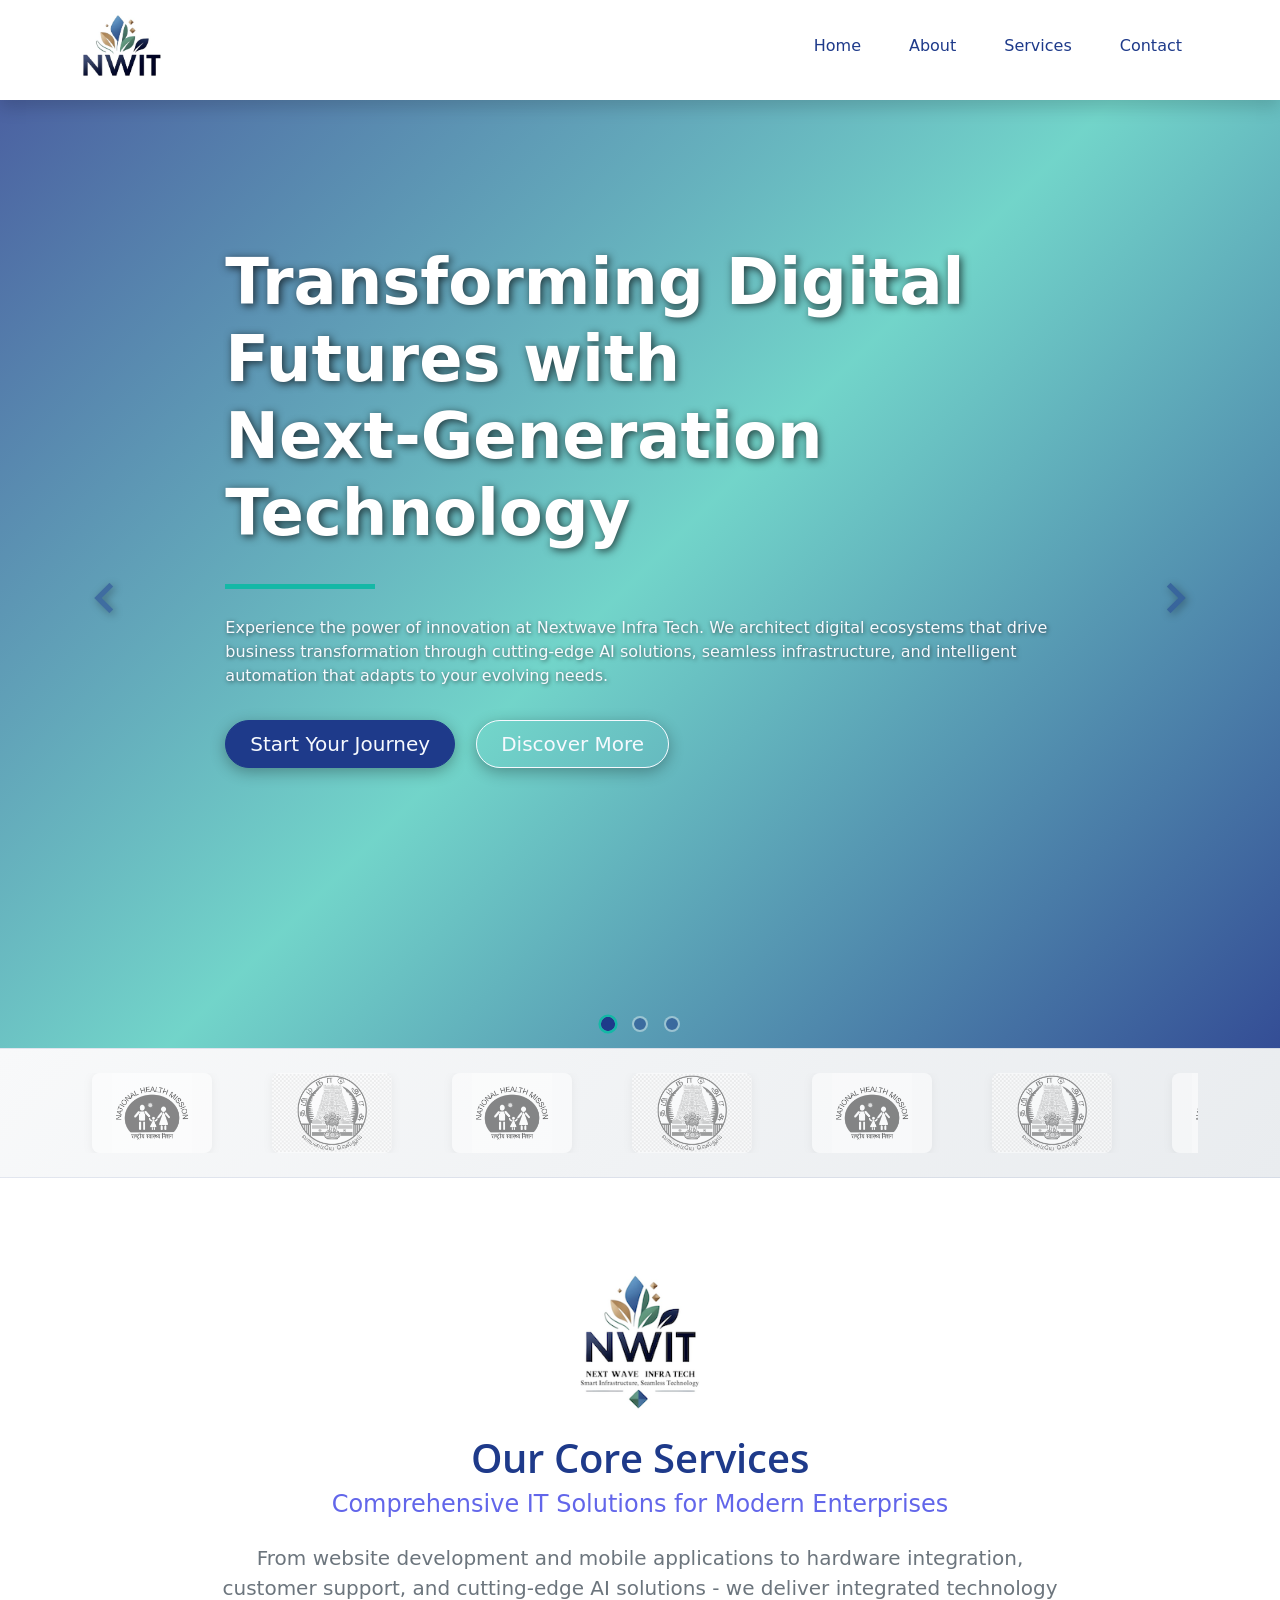
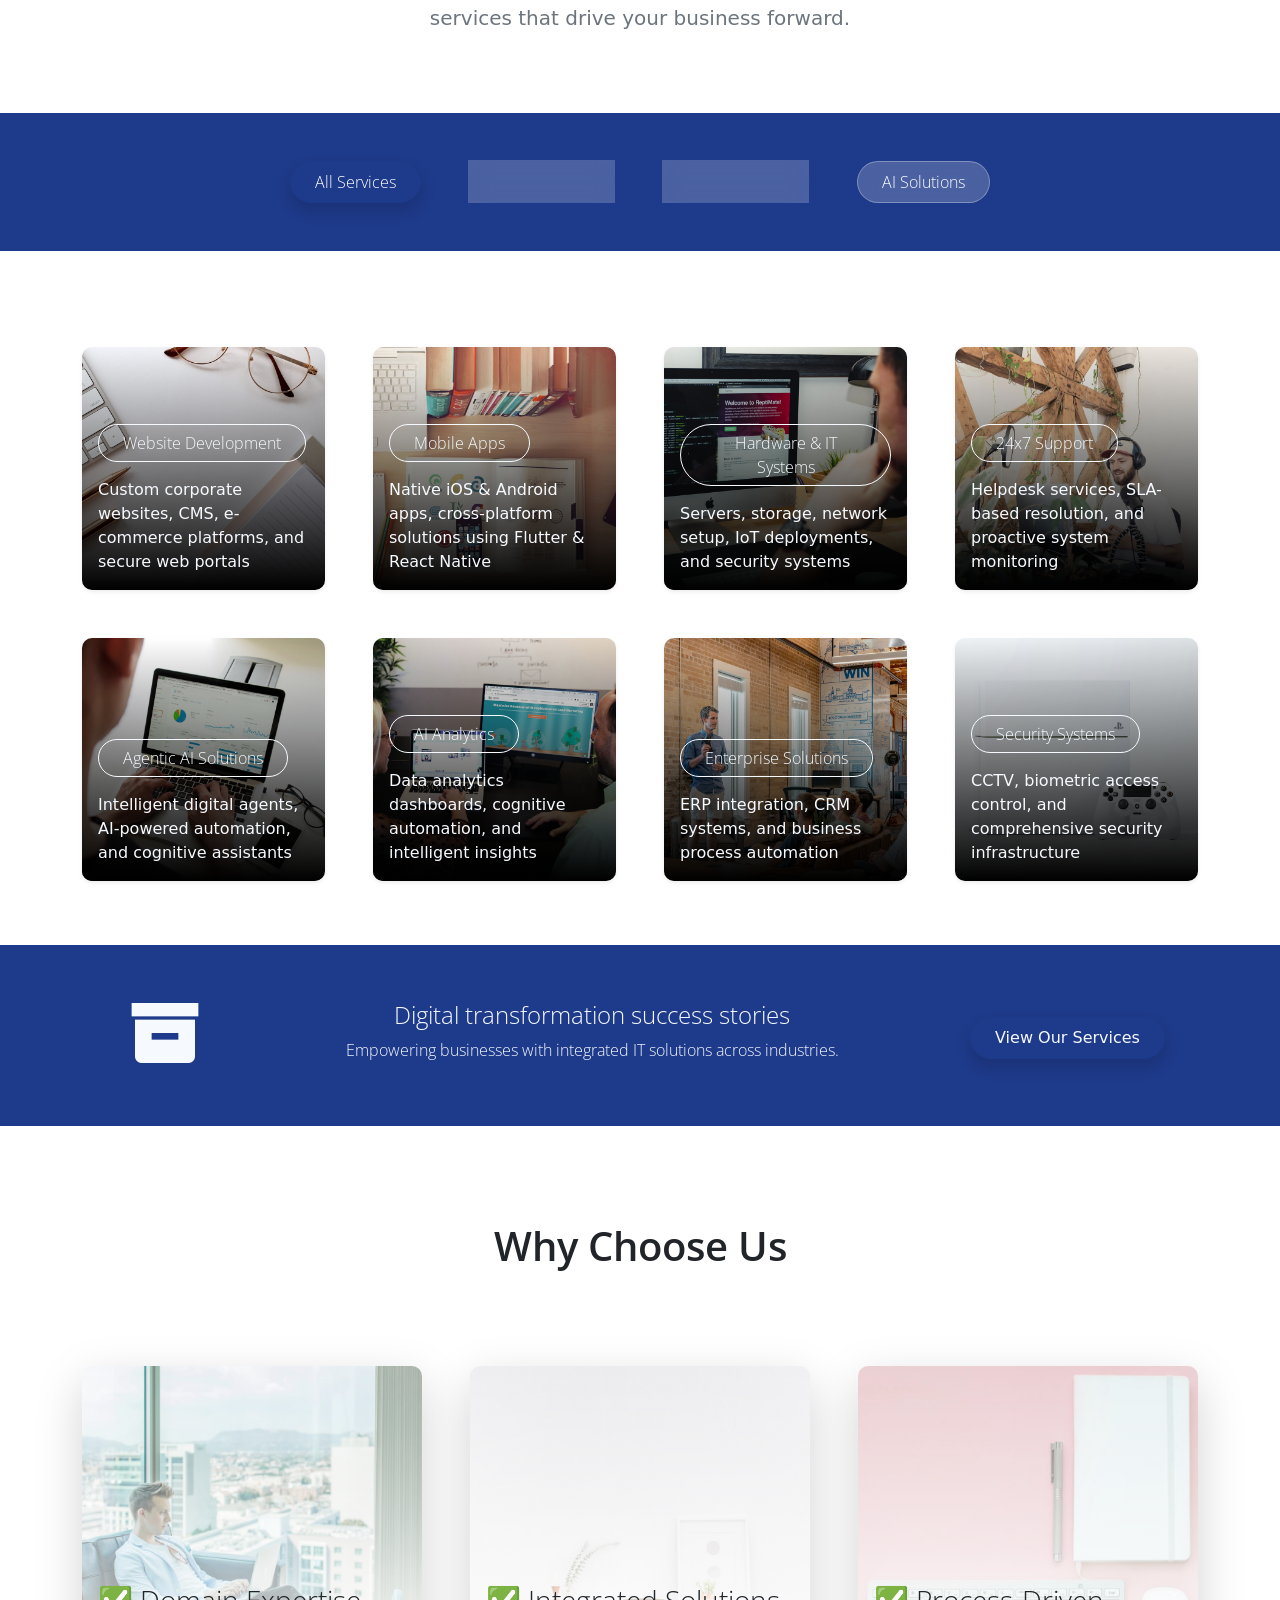
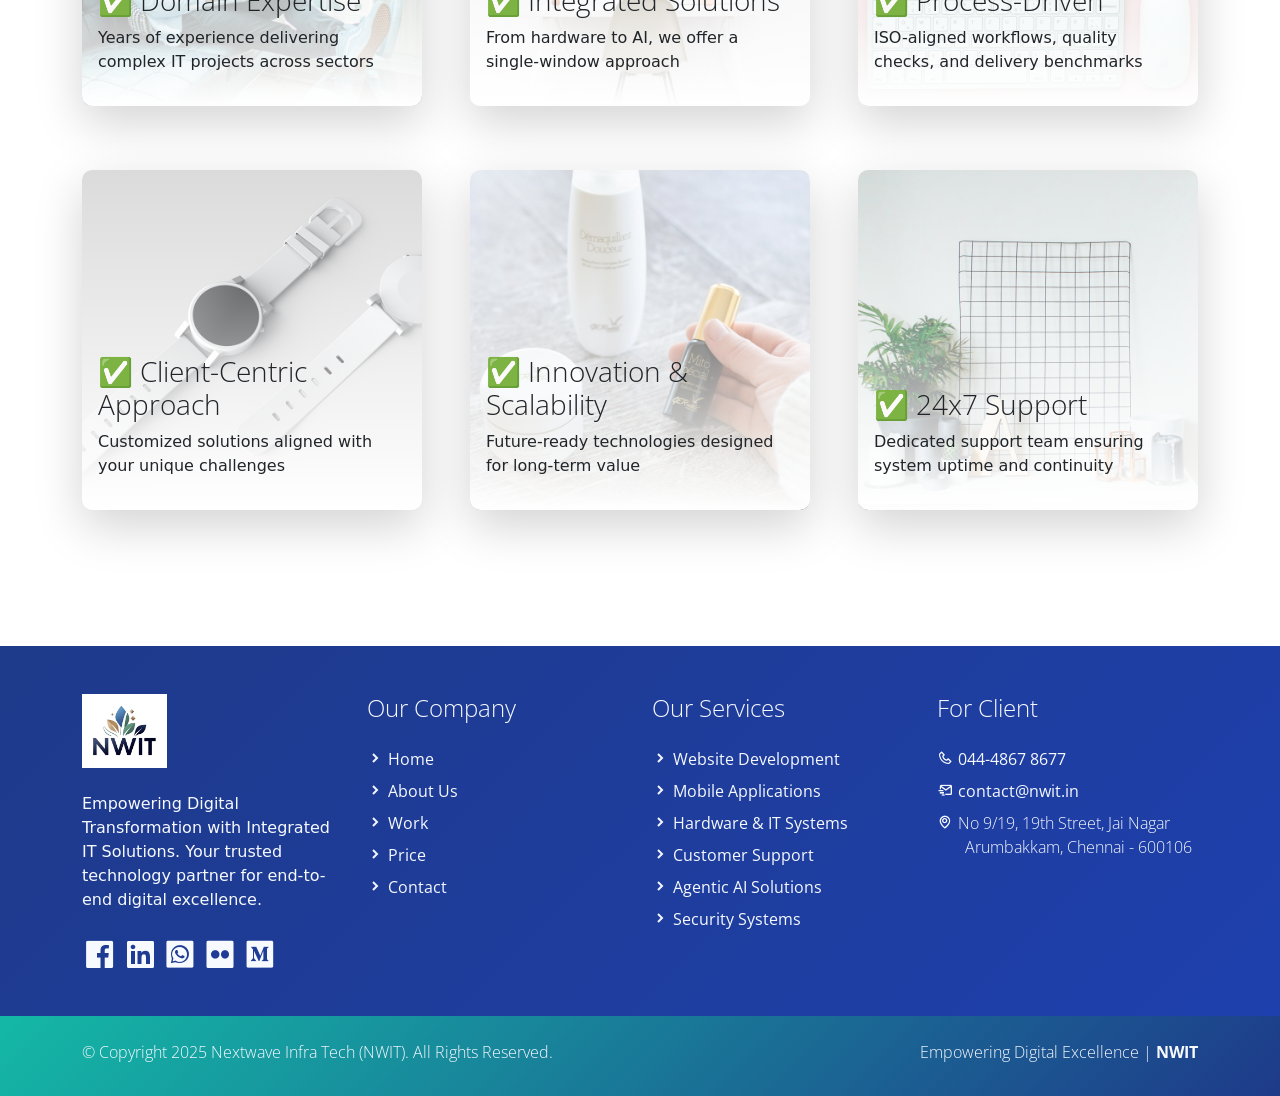
==== index.html @ 3e2494a6 "Add files via upload" ====
<!DOCTYPE html>
<html lang="en">

<head>
    <title>Nextwave Infra Tech - Empowering Digital Transformation with Integrated IT Solutions</title>
    <meta charset="utf-8">
    <meta name="viewport" content="width=device-width, initial-scale=1">
    <link rel="apple-touch-icon" href="assets/img/apple-icon.png">
    <link rel="shortcut icon" type="image/x-icon" href="assets/img/favicon.ico">
    <!-- Load Require CSS -->
    <link href="assets/css/bootstrap.min.css" rel="stylesheet">
    <!-- Font CSS -->
    <link href="assets/css/boxicon.min.css" rel="stylesheet">
    <link href="https://fonts.googleapis.com/css2?family=Open+Sans:wght@300;400;600&display=swap" rel="stylesheet">
    <!-- Load Tempalte CSS -->
    <link rel="stylesheet" href="assets/css/nwit-main.css">
    <!-- Custom CSS -->
    <link rel="stylesheet" href="assets/css/custom.css">
    <!--
    
Nextwave Infra Tech (NWIT) Website
Smart Information, Seamless Technology

-->
</head>

<body>
    <!-- Header -->
    <nav id="main_nav" class="navbar navbar-expand-lg navbar-light bg-white shadow">
        <div class="container d-flex justify-content-between align-items-center">
            <a class="navbar-brand h1" href="index.html">
                <img src="./assets/img/nwit-logo1.png" alt="NWIT Logo" style="width: 80px; margin-right: 10px;">
            </a>
            <button class="navbar-toggler border-0" type="button" data-bs-toggle="collapse"
                data-bs-target="#navbar-toggler-success" aria-controls="navbarSupportedContent" aria-expanded="false"
                aria-label="Toggle navigation">
                <span class="navbar-toggler-icon"></span>
            </button>

            <div class="align-self-center collapse navbar-collapse flex-fill  d-lg-flex justify-content-lg-between"
                id="navbar-toggler-success">
                <div class="flex-fill mb-2">
                    <ul class="nav navbar-nav d-flex justify-content-end text-center text-dark">
                        <li class="nav-item me-3">
                            <a class="nav-link btn-outline-primary rounded-pill px-3" href="index.html">Home</a>
                        </li>
                        <li class="nav-item me-3">
                            <a class="nav-link btn-outline-primary rounded-pill px-3" href="about.html">About</a>
                        </li>
                        <li class="nav-item me-3">
                            <a class="nav-link btn-outline-primary rounded-pill px-3" href="work.html">Services</a>
                        </li>
                        <li class="nav-item">
                            <a class="nav-link btn-outline-primary rounded-pill px-3" href="contact.html">Contact</a>
                        </li>
                    </ul>
                </div>
            </div>
        </div>
    </nav>
    <!-- Close Header -->


    <!-- Start Banner Hero with Video Background -->
    <div class="banner-wrapper video-banner-wrapper">
        <!-- Video Background -->
        <video class="banner-video" autoplay muted loop playsinline>
            <source src="./assets/img/bg-video.mp4" type="video/mp4">
            Your browser does not support the video tag.
        </video>

        <!-- Dark Overlay -->
        <div class="video-overlay"></div>

        <div id="index_banner" class="banner-vertical-center-index container-fluid pt-5">
            <!-- Start slider -->
            <div id="carouselExampleIndicators" class="carousel slide" data-bs-ride="carousel">
                <ol class="carousel-indicators">
                    <li data-bs-target="#carouselExampleIndicators" data-bs-slide-to="0" class="active"></li>
                    <li data-bs-target="#carouselExampleIndicators" data-bs-slide-to="1"></li>
                    <li data-bs-target="#carouselExampleIndicators" data-bs-slide-to="2"></li>
                </ol>
                <div class="carousel-inner">
                    <div class="carousel-item active">
                        <div class="py-5 row d-flex align-items-center">
                            <div class="banner-content col-lg-8 col-8 offset-2 m-lg-auto text-left py-5 pb-5">
                                <h1
                                    class="banner-heading h1 text-white display-3 mb-0 pb-5 mx-0 px-0 fw-bold typo-space-line">
                                    Transforming <strong>Digital Futures</strong> with
                                    <br>Next-Generation Technology
                                </h1>
                                <p class="banner-body text-light py-3 mx-0 px-0">
                                    Experience the power of innovation at Nextwave Infra Tech. We architect digital
                                    ecosystems that drive business transformation through cutting-edge AI solutions,
                                    seamless infrastructure, and intelligent automation that adapts to your evolving
                                    needs.
                                </p>
                                <a class="banner-button btn rounded-pill btn-primary btn-lg px-4 me-3"
                                    href="contact.html" role="button">Start Your Journey</a>
                                <a class="banner-button btn rounded-pill btn-outline-light btn-lg px-4"
                                    href="about.html" role="button">Discover More</a>
                            </div>
                        </div>
                    </div>
                    <div class="carousel-item">
                        <div class="py-5 row d-flex align-items-center">
                            <div class="banner-content col-lg-8 col-8 offset-2 m-lg-auto text-left py-5 pb-5">
                                <h1 class="banner-heading h1 text-white display-3 mb-0 pb-3 mx-0 px-0 fw-bold">
                                    Where Innovation Meets <strong>Reliability</strong>
                                </h1>
                                <p class="banner-body text-light py-3">
                                    Built on a foundation of trust and technological excellence, we deliver
                                    enterprise-grade solutions that scale with your ambitions. From startups to Fortune
                                    500 companies, we're the digital backbone that powers success.
                                </p>
                                <a class="banner-button btn rounded-pill btn-primary btn-lg px-4 me-3" href="work.html"
                                    role="button">Explore Solutions</a>
                                <a class="banner-button btn rounded-pill btn-outline-light btn-lg px-4"
                                    href="contact.html" role="button">Get Started</a>
                            </div>
                        </div>
                    </div>
                    <div class="carousel-item">
                        <div class="py-5 row d-flex align-items-center">
                            <div class="banner-content col-lg-8 col-8 offset-2 m-lg-auto text-left py-5 pb-5">
                                <h1 class="banner-heading h1 text-white display-3 mb-0 pb-3 mx-0 px-0 fw-bold">
                                    <strong>Agentic AI</strong> - Intelligence That Works
                                </h1>
                                <p class="banner-body text-light py-3">
                                    Step into the future with autonomous AI systems that think, learn, and act on your
                                    behalf. Our Agentic AI solutions don't just automate processes—they revolutionize
                                    how your business operates, making intelligent decisions that drive unprecedented
                                    growth.
                                </p>
                                <a class="banner-button btn rounded-pill btn-primary btn-lg px-4 me-3"
                                    href="contact.html" role="button">Experience AI</a>
                                <a class="banner-button btn rounded-pill btn-outline-light btn-lg px-4" href="work.html"
                                    role="button">View AI Solutions</a>
                            </div>
                        </div>
                    </div>
                </div>
                <a class="carousel-control-prev text-decoration-none" href="#carouselExampleIndicators" role="button"
                    data-bs-slide="prev">
                    <i class='bx bx-chevron-left'></i>
                    <span class="visually-hidden">Previous</span>
                </a>
                <a class="carousel-control-next text-decoration-none" href="#carouselExampleIndicators" role="button"
                    data-bs-slide="next">
                    <i class='bx bx-chevron-right'></i>
                    <span class="visually-hidden">Next</span>
                </a>
            </div>
            <!-- End slider -->

        </div>
    </div>
    <!-- End Banner Hero -->

    <!-- Start Client Logo Carousel -->
    <section class="client-logos-section py-4 bg-light">
        <div class="container">
            <div class="client-logos-wrapper">
                <div class="client-logos-track">
                    <!-- First set of logos -->
                    <div class="client-logo-item">
                        <img src="./assets/img/clients/nhm.png" alt="NHM Logo" class="client-logo">
                    </div>
                    <div class="client-logo-item">
                        <img src="./assets/img/clients/tngovtlogo.png" alt="TN Government Logo" class="client-logo">
                    </div>
                    <div class="client-logo-item">
                        <img src="./assets/img/clients/nhm.png" alt="Client Logo" class="client-logo">
                    </div>
                    <div class="client-logo-item">
                        <img src="./assets/img/clients/tngovtlogo.png" alt="Client Logo" class="client-logo">
                    </div>
                    <div class="client-logo-item">
                        <img src="./assets/img/clients/nhm.png" alt="Client Logo" class="client-logo">
                    </div>
                    <div class="client-logo-item">
                        <img src="./assets/img/clients/tngovtlogo.png" alt="Client Logo" class="client-logo">
                    </div>
                    
                    <!-- Duplicate set for seamless loop -->
                    <div class="client-logo-item">
                        <img src="./assets/img/clients/nhm.png" alt="NHM Logo" class="client-logo">
                    </div>
                    <div class="client-logo-item">
                        <img src="./assets/img/clients/tngovtlogo.png" alt="TN Government Logo" class="client-logo">
                    </div>
                    <div class="client-logo-item">
                        <img src="./assets/img/clients/nhm.png" alt="Client Logo" class="client-logo">
                    </div>
                    <div class="client-logo-item">
                        <img src="./assets/img/clients/tngovtlogo.png" alt="Client Logo" class="client-logo">
                    </div>
                    <div class="client-logo-item">
                        <img src="./assets/img/clients/nhm.png" alt="Client Logo" class="client-logo">
                    </div>
                    <div class="client-logo-item">
                        <img src="./assets/img/clients/tngovtlogo.png" alt="Client Logo" class="client-logo">
                    </div>
                </div>
            </div>
        </div>
    </section>
    <!-- End Client Logo Carousel -->

    <!-- Start Service -->
    <section class="service-wrapper py-5 bg-white">
        <div class="container-fluid pb-3">
            <div class="row">
                <div class="col-12 text-center py-5">
                    <div class="services-header-section">
                        <img src="./assets/img/nwit-logo.png" alt="NWIT Logo" class="services-logo mb-4">
                        <h2 class="h2 semi-bold-600 text-primary">Our Core Services</h2>
                        <h3 class="h4 text-secondary mt-2 mb-4">Comprehensive IT Solutions for Modern Enterprises</h3>
                        <p class="lead text-muted col-lg-8 mx-auto">
                            From website development and mobile applications to hardware integration, customer support,
                            and cutting-edge AI solutions - we deliver integrated technology services that drive your
                            business forward.
                        </p>
                    </div>
                </div>
            </div>
        </div>

        <div class="service-tag py-5 bg-secondary">
            <div class="col-md-12">
                <ul class="nav d-flex justify-content-center">
                    <li class="nav-item mx-lg-4">
                        <a class="filter-btn nav-link btn-outline-primary active shadow rounded-pill text-light px-4 light-300"
                            href="#" data-filter=".project">All Services</a>
                    </li>
                    <li class="nav-item mx-lg-4">
                        <a class="filter-btn nav-link btn-outline-primary rounded-pill text-light px-4 light-300"
                            href="#" data-filter=".development">Development</a>
                    </li>
                    <li class="nav-item mx-lg-4">
                        <a class="filter-btn nav-link btn-outline-primary rounded-pill text-light px-4 light-300"
                            href="#" data-filter=".infrastructure">Infrastructure</a>
                    </li>
                    <li class="nav-item mx-lg-4">
                        <a class="filter-btn nav-link btn-outline-primary rounded-pill text-light px-4 light-300"
                            href="#" data-filter=".ai">AI Solutions</a>
                    </li>
                </ul>
            </div>
        </div>

    </section>

    <section class="container overflow-hidden py-5">
        <div class="row gx-5 gx-sm-3 gx-lg-5 gy-lg-5 gy-3 pb-3 projects">

            <!-- Start Service -->
            <div class="col-xl-3 col-md-4 col-sm-6 project development">
                <a href="#" class="service-work card border-0 text-white shadow-sm overflow-hidden mx-5 m-sm-0">
                    <img class="service card-img" src="./assets/img/services-01.jpg" alt="Website Development">
                    <div class="service-work-vertical card-img-overlay d-flex align-items-end">
                        <div class="service-work-content text-left text-light">
                            <span class="btn btn-outline-light rounded-pill mb-lg-3 px-lg-4 light-300">Website
                                Development</span>
                            <p class="card-text">Custom corporate websites, CMS, e-commerce platforms, and secure web
                                portals</p>
                        </div>
                    </div>
                </a>
            </div><!-- End Service -->

            <!-- Start Service -->
            <div class="col-xl-3 col-md-4 col-sm-6 project development">
                <a href="#" class="service-work card border-0 text-white shadow-sm overflow-hidden mx-5 m-sm-0">
                    <img class="card-img" src="./assets/img/services-02.jpg" alt="Mobile Development">
                    <div class="service-work-vertical card-img-overlay d-flex align-items-end">
                        <div class="service-work-content text-left text-light">
                            <span class="btn btn-outline-light rounded-pill mb-lg-3 px-lg-4 light-300">Mobile
                                Apps</span>
                            <p class="card-text">Native iOS & Android apps, cross-platform solutions using Flutter &
                                React Native</p>
                        </div>
                    </div>
                </a>
            </div><!-- End Service -->

            <!-- Start Service -->
            <div class="col-xl-3 col-md-4 col-sm-6 project infrastructure">
                <a href="#" class="service-work card border-0 text-white shadow-sm overflow-hidden mx-5 m-sm-0">
                    <img class="card-img" src="./assets/img/services-03.jpg" alt="Hardware Infrastructure">
                    <div class="service-work-vertical card-img-overlay d-flex align-items-end">
                        <div class="service-work-content text-left text-light">
                            <span class="btn btn-outline-light rounded-pill mb-lg-3 px-lg-4 light-300">Hardware & IT
                                Systems</span>
                            <p class="card-text">Servers, storage, network setup, IoT deployments, and security systems
                            </p>
                        </div>
                    </div>
                </a>
            </div><!-- End Service -->

            <!-- Start Service -->
            <div class="col-xl-3 col-md-4 col-sm-6 project infrastructure">
                <a href="#" class="service-work card border-0 text-white shadow-sm overflow-hidden mx-5 m-sm-0">
                    <img class="card-img" src="./assets/img/services-04.jpg" alt="Customer Support">
                    <div class="service-work-vertical card-img-overlay d-flex align-items-end">
                        <div class="service-work-content text-left text-light">
                            <span class="btn btn-outline-light rounded-pill mb-lg-3 px-lg-4 light-300">24x7
                                Support</span>
                            <p class="card-text">Helpdesk services, SLA-based resolution, and proactive system
                                monitoring</p>
                        </div>
                    </div>
                </a>
            </div><!-- End Service -->

            <!-- Start Service -->
            <div class="col-xl-3 col-md-4 col-sm-6 project ai">
                <a href="#" class="service-work card border-0 text-white shadow-sm overflow-hidden mx-5 m-sm-0">
                    <img class="card-img" src="./assets/img/services-05.jpg" alt="Agentic AI">
                    <div class="service-work-vertical card-img-overlay d-flex align-items-end">
                        <div class="service-work-content text-left text-light">
                            <span class="btn btn-outline-light rounded-pill mb-lg-3 px-lg-4 light-300">Agentic AI
                                Solutions</span>
                            <p class="card-text">Intelligent digital agents, AI-powered automation, and cognitive
                                assistants</p>
                        </div>
                    </div>
                </a>
            </div><!-- End Service -->

            <!-- Start Service -->
            <div class="col-xl-3 col-md-4 col-sm-6 project ai">
                <a href="#" class="service-work card border-0 text-white shadow-sm overflow-hidden mx-5 m-sm-0">
                    <img class="card-img" src="./assets/img/services-06.jpg" alt="AI Analytics">
                    <div class="service-work-vertical card-img-overlay d-flex align-items-end">
                        <div class="service-work-content text-left text-light">
                            <span class="btn btn-outline-light rounded-pill mb-lg-3 px-lg-4 light-300">AI
                                Analytics</span>
                            <p class="card-text">Data analytics dashboards, cognitive automation, and intelligent
                                insights</p>
                        </div>
                    </div>
                </a>
            </div><!-- End Service -->

            <!-- Start Service -->
            <div class="col-xl-3 col-md-4 col-sm-6 project development">
                <a href="#" class="service-work card border-0 text-white shadow-sm overflow-hidden mx-5 m-sm-0">
                    <img class="card-img" src="./assets/img/services-07.jpg" alt="Enterprise Solutions">
                    <div class="service-work-vertical card-img-overlay d-flex align-items-end">
                        <div class="service-work-content text-left text-light">
                            <span class="btn btn-outline-light rounded-pill mb-lg-3 px-lg-4 light-300">Enterprise
                                Solutions</span>
                            <p class="card-text">ERP integration, CRM systems, and business process automation</p>
                        </div>
                    </div>
                </a>
            </div><!-- End Service -->

            <!-- Start Service -->
            <div class="col-xl-3 col-md-4 col-sm-6 project infrastructure">
                <a href="#" class="service-work card border-0 text-white shadow-sm overflow-hidden mx-5 m-sm-0">
                    <img class="card-img" src="./assets/img/services-08.jpg" alt="Security Systems">
                    <div class="service-work-vertical card-img-overlay d-flex align-items-end">
                        <div class="service-work-content text-left text-light">
                            <span class="btn btn-outline-light rounded-pill mb-lg-3 px-lg-4 light-300">Security
                                Systems</span>
                            <p class="card-text">CCTV, biometric access control, and comprehensive security
                                infrastructure</p>
                        </div>
                    </div>
                </a>
            </div><!-- End Service -->

        </div>
    </section>
    <!-- End Service -->






    <!-- Start View Work -->
    <section class="bg-secondary">
        <div class="container py-5">
            <div class="row d-flex justify-content-center text-center">
                <div class="col-lg-2 col-12 text-light align-items-center">
                    <i class='display-1 bx bxs-box bx-lg'></i>
                </div>
                <div class="col-lg-7 col-12 text-light pt-2">
                    <h3 class="h4 light-300">Digital transformation success stories</h3>
                    <p class="light-300">Empowering businesses with integrated IT solutions across industries.</p>
                </div>
                <div class="col-lg-3 col-12 pt-4">
                    <a href="work.html" class="btn btn-primary rounded-pill btn-block shadow px-4 py-2">View Our
                        Services</a>
                </div>
            </div>
        </div>
    </section>
    <!-- End View Work -->

    <!-- Start Recent Work -->
    <section class="py-5 mb-5">
        <div class="container">
            <div class="recent-work-header row text-center pb-5">
                <h2 class="col-md-6 m-auto h2 semi-bold-600 py-5">Why Choose Us</h2>
            </div>
            <div class="row gy-5 g-lg-5 mb-4">

                <!-- Start Feature -->
                <div class="col-md-4 mb-3">
                    <a href="#" class="recent-work card border-0 shadow-lg overflow-hidden">
                        <img class="recent-work-img card-img" src="./assets/img/recent-work-01.jpg"
                            alt="Domain Expertise">
                        <div class="recent-work-vertical card-img-overlay d-flex align-items-end">
                            <div class="recent-work-content text-start mb-3 ml-3 text-dark">
                                <h3 class="card-title light-300">✅ Domain Expertise</h3>
                                <p class="card-text">Years of experience delivering complex IT projects across sectors
                                </p>
                            </div>
                        </div>
                    </a>
                </div><!-- End Feature -->

                <!-- Start Feature -->
                <div class="col-md-4 mb-3">
                    <a href="#" class="recent-work card border-0 shadow-lg overflow-hidden">
                        <img class="recent-work-img card-img" src="./assets/img/recent-work-02.jpg"
                            alt="Integrated Solutions">
                        <div class="recent-work-vertical card-img-overlay d-flex align-items-end">
                            <div class="recent-work-content text-start mb-3 ml-3 text-dark">
                                <h3 class="card-title light-300">✅ Integrated Solutions</h3>
                                <p class="card-text">From hardware to AI, we offer a single-window approach</p>
                            </div>
                        </div>
                    </a>
                </div><!-- End Feature -->

                <!-- Start Feature -->
                <div class="col-md-4 mb-3">
                    <a href="#" class="recent-work card border-0 shadow-lg overflow-hidden">
                        <img class="recent-work-img card-img" src="./assets/img/recent-work-03.jpg"
                            alt="Process Driven">
                        <div class="recent-work-vertical card-img-overlay d-flex align-items-end">
                            <div class="recent-work-content text-start mb-3 ml-3 text-dark">
                                <h3 class="card-title light-300">✅ Process-Driven</h3>
                                <p class="card-text">ISO-aligned workflows, quality checks, and delivery benchmarks</p>
                            </div>
                        </div>
                    </a>
                </div><!-- End Feature -->

                <!-- Start Feature -->
                <div class="col-md-4 mb-3">
                    <a href="#" class="recent-work card border-0 shadow-lg overflow-hidden">
                        <img class="recent-work-img card-img" src="./assets/img/recent-work-04.jpg"
                            alt="Client Centric">
                        <div class="recent-work-vertical card-img-overlay d-flex align-items-end">
                            <div class="recent-work-content text-start mb-3 ml-3 text-dark">
                                <h3 class="card-title light-300">✅ Client-Centric Approach</h3>
                                <p class="card-text">Customized solutions aligned with your unique challenges</p>
                            </div>
                        </div>
                    </a>
                </div><!-- End Feature -->

                <!-- Start Feature -->
                <div class="col-md-4 mb-3">
                    <a href="#" class="recent-work card border-0 shadow-lg overflow-hidden">
                        <img class="recent-work-img card-img" src="./assets/img/recent-work-05.jpg" alt="Innovation">
                        <div class="recent-work-vertical card-img-overlay d-flex align-items-end">
                            <div class="recent-work-content text-start mb-3 ml-3 text-dark">
                                <h3 class="card-title light-300">✅ Innovation & Scalability</h3>
                                <p class="card-text">Future-ready technologies designed for long-term value</p>
                            </div>
                        </div>
                    </a>
                </div><!-- End Feature -->

                <!-- Start Feature -->
                <div class="col-md-4 mb-3">
                    <a href="#" class="recent-work card border-0 shadow-lg overflow-hidden">
                        <img class="recent-work-img card-img" src="./assets/img/recent-work-06.jpg" alt="24x7 Support">
                        <div class="recent-work-vertical card-img-overlay d-flex align-items-end">
                            <div class="recent-work-content text-start mb-3 ml-3 text-dark">
                                <h3 class="card-title light-300">✅ 24x7 Support</h3>
                                <p class="card-text">Dedicated support team ensuring system uptime and continuity</p>
                            </div>
                        </div>
                    </a>
                </div><!-- End Feature -->

            </div>
        </div>
    </section>
    <!-- End Recent Work -->



    <!-- Start Footer -->
    <footer class="bg-secondary pt-4">
        <div class="container">
            <div class="row py-4">

                <div class="col-lg-3 col-12 align-left">
                    <a class="navbar-brand" href="index.html">
                        <img src="./assets/img/nwit-logo1.png" alt="NWIT Logo"
                            style="width: 85px; padding: 10px;background:#fff;">
                    </a>
                    <p class="text-light my-lg-4 my-2">
                        Empowering Digital Transformation with Integrated IT Solutions.
                        Your trusted technology partner for end-to-end digital excellence.
                    </p>
                    <ul class="list-inline footer-icons light-300">
                        <li class="list-inline-item m-0">
                            <a class="text-light" target="_blank" href="http://facebook.com/">
                                <i class='bx bxl-facebook-square bx-md'></i>
                            </a>
                        </li>
                        <li class="list-inline-item m-0">
                            <a class="text-light" target="_blank" href="https://www.linkedin.com/">
                                <i class='bx bxl-linkedin-square bx-md'></i>
                            </a>
                        </li>
                        <li class="list-inline-item m-0">
                            <a class="text-light" target="_blank" href="https://www.whatsapp.com/">
                                <i class='bx bxl-whatsapp-square bx-md'></i>
                            </a>
                        </li>
                        <li class="list-inline-item m-0">
                            <a class="text-light" target="_blank" href="https://www.flickr.com/">
                                <i class='bx bxl-flickr-square bx-md'></i>
                            </a>
                        </li>
                        <li class="list-inline-item m-0">
                            <a class="text-light" target="_blank" href="https://www.medium.com/">
                                <i class='bx bxl-medium-square bx-md'></i>
                            </a>
                        </li>
                    </ul>
                </div>

                <div class="col-lg-3 col-md-4 my-sm-0 mt-4">
                    <h3 class="h4 pb-lg-3 text-light light-300">Our Company</h2>
                        <ul class="list-unstyled text-light light-300">
                            <li class="pb-2">
                                <i class='bx-fw bx bxs-chevron-right bx-xs'></i><a
                                    class="text-decoration-none text-light" href="index.html">Home</a>
                            </li>
                            <li class="pb-2">
                                <i class='bx-fw bx bxs-chevron-right bx-xs'></i><a
                                    class="text-decoration-none text-light py-1" href="about.html">About Us</a>
                            </li>
                            <li class="pb-2">
                                <i class='bx-fw bx bxs-chevron-right bx-xs'></i><a
                                    class="text-decoration-none text-light py-1" href="work.html">Work</a>
                            </li>
                            <li class="pb-2">
                                <i class='bx-fw bx bxs-chevron-right bx-xs'></i></i><a
                                    class="text-decoration-none text-light py-1" href="pricing.html">Price</a>
                            </li>
                            <li class="pb-2">
                                <i class='bx-fw bx bxs-chevron-right bx-xs'></i><a
                                    class="text-decoration-none text-light py-1" href="contact.html">Contact</a>
                            </li>
                        </ul>
                </div>

                <div class="col-lg-3 col-md-4 my-sm-0 mt-4">
                    <h2 class="h4 pb-lg-3 text-light light-300">Our Services</h2>
                    <ul class="list-unstyled text-light light-300">
                        <li class="pb-2">
                            <i class='bx-fw bx bxs-chevron-right bx-xs'></i><a
                                class="text-decoration-none text-light py-1" href="#">Website Development</a>
                        </li>
                        <li class="pb-2">
                            <i class='bx-fw bx bxs-chevron-right bx-xs'></i><a
                                class="text-decoration-none text-light py-1" href="#">Mobile Applications</a>
                        </li>
                        <li class="pb-2">
                            <i class='bx-fw bx bxs-chevron-right bx-xs'></i><a
                                class="text-decoration-none text-light py-1" href="#">Hardware & IT Systems</a>
                        </li>
                        <li class="pb-2">
                            <i class='bx-fw bx bxs-chevron-right bx-xs'></i><a
                                class="text-decoration-none text-light py-1" href="#">Customer Support</a>
                        </li>
                        <li class="pb-2">
                            <i class='bx-fw bx bxs-chevron-right bx-xs'></i><a
                                class="text-decoration-none text-light py-1" href="#">Agentic AI Solutions</a>
                        </li>
                        <li class="pb-2">
                            <i class='bx-fw bx bxs-chevron-right bx-xs'></i><a
                                class="text-decoration-none text-light py-1" href="#">Security Systems</a>
                        </li>
                    </ul>
                </div>

                <div class="col-lg-3 col-md-4 my-sm-0 mt-4">
                    <h2 class="h4 pb-lg-3 text-light light-300">For Client</h2>
                    <ul class="list-unstyled text-light light-300">
                        <li class="pb-2">
                            <i class='bx-fw bx bx-phone bx-xs'></i><a class="text-decoration-none text-light py-1"
                                href="tel:044-48678677">044-4867 8677</a>
                        </li>
                        <li class="pb-2">
                            <i class='bx-fw bx bx-mail-send bx-xs'></i><a class="text-decoration-none text-light py-1"
                                href="mailto:contact@nwit.in">contact@nwit.in</a>
                        </li>
                        <li class="pb-2">
                            <i class='bx-fw bx bx-map bx-xs'></i><span class="text-light py-1">No 9/19, 19th Street, Jai
                                Nagar<br>&nbsp;&nbsp;&nbsp;&nbsp;&nbsp;&nbsp;&nbsp;Arumbakkam, Chennai - 600106</span>
                        </li>
                    </ul>
                </div>

            </div>
        </div>

        <div class="w-100 bg-primary py-3">
            <div class="container">
                <div class="row pt-2">
                    <div class="col-lg-6 col-sm-12">
                        <p class="text-lg-start text-center text-light light-300">
                            © Copyright 2025 Nextwave Infra Tech (NWIT). All Rights Reserved.
                        </p>
                    </div>
                    <div class="col-lg-6 col-sm-12">
                        <p class="text-lg-end text-center text-light light-300">
                            Empowering Digital Excellence | <a class="text-decoration-none text-light"
                                href="#"><strong>NWIT</strong></a>
                        </p>
                    </div>
                </div>
            </div>
        </div>

    </footer>
    <!-- End Footer -->


    <!-- Bootstrap -->
    <script src="assets/js/bootstrap.bundle.min.js"></script>
    <!-- Load jQuery require for isotope -->
    <script src="assets/js/jquery.min.js"></script>
    <!-- Isotope -->
    <script src="assets/js/isotope.pkgd.js"></script>
    <!-- Page Script -->
    <script>
        $(window).load(function () {
            // init Isotope
            var $projects = $('.projects').isotope({
                itemSelector: '.project',
                layoutMode: 'fitRows'
            });
            $(".filter-btn").click(function () {
                var data_filter = $(this).attr("data-filter");
                $projects.isotope({
                    filter: data_filter
                });
                $(".filter-btn").removeClass("active");
                $(".filter-btn").removeClass("shadow");
                $(this).addClass("active");
                $(this).addClass("shadow");
                return false;
            });
        });
    </script>
    <!-- NWIT Scripts -->
    <script src="assets/js/nwit-scripts.js"></script>
    <!-- Custom -->
    <script src="assets/js/custom.js"></script>

</body>

</html>
---- assets/css/boxicon.min.css ----
@font-face{font-family:'boxicons';font-weight:normal;font-style:normal;src:url('../fonts/boxicons.eot');src:url('../fonts/boxicons.eot') format('embedded-opentype'),url('../fonts/boxicons.woff2') format('woff2'),url('../fonts/boxicons.woff') format('woff'),url('../fonts/boxicons.ttf') format('truetype'),url('../fonts/boxicons.svg?#boxicons') format('svg')}.bx{font-family:'boxicons'!important;font-weight:normal;font-style:normal;font-variant:normal;line-height:1;display:inline-block;text-transform:none;speak:none;-webkit-font-smoothing:antialiased;-moz-osx-font-smoothing:grayscale}.bx-ul{margin-left:2em;padding-left:0;list-style:none}.bx-ul>li{position:relative}.bx-ul .bx{font-size:inherit;line-height:inherit;position:absolute;left:-2em;width:2em;text-align:center}@-webkit-keyframes spin{0%{-webkit-transform:rotate(0);transform:rotate(0)}100%{-webkit-transform:rotate(359deg);transform:rotate(359deg)}}@keyframes spin{0%{-webkit-transform:rotate(0);transform:rotate(0)}100%{-webkit-transform:rotate(359deg);transform:rotate(359deg)}}@-webkit-keyframes burst{0%{-webkit-transform:scale(1);transform:scale(1);opacity:1}90%{-webkit-transform:scale(1.5);transform:scale(1.5);opacity:0}}@keyframes burst{0%{-webkit-transform:scale(1);transform:scale(1);opacity:1}90%{-webkit-transform:scale(1.5);transform:scale(1.5);opacity:0}}@-webkit-keyframes flashing{0%{opacity:1}45%{opacity:0}90%{opacity:1}}@keyframes flashing{0%{opacity:1}45%{opacity:0}90%{opacity:1}}@-webkit-keyframes fade-left{0%{-webkit-transform:translateX(0);transform:translateX(0);opacity:1}75%{-webkit-transform:translateX(-20px);transform:translateX(-20px);opacity:0}}@keyframes fade-left{0%{-webkit-transform:translateX(0);transform:translateX(0);opacity:1}75%{-webkit-transform:translateX(-20px);transform:translateX(-20px);opacity:0}}@-webkit-keyframes fade-right{0%{-webkit-transform:translateX(0);transform:translateX(0);opacity:1}75%{-webkit-transform:translateX(20px);transform:translateX(20px);opacity:0}}@keyframes fade-right{0%{-webkit-transform:translateX(0);transform:translateX(0);opacity:1}75%{-webkit-transform:translateX(20px);transform:translateX(20px);opacity:0}}@-webkit-keyframes fade-up{0%{-webkit-transform:translateY(0);transform:translateY(0);opacity:1}75%{-webkit-transform:translateY(-20px);transform:translateY(-20px);opacity:0}}@keyframes fade-up{0%{-webkit-transform:translateY(0);transform:translateY(0);opacity:1}75%{-webkit-transform:translateY(-20px);transform:translateY(-20px);opacity:0}}@-webkit-keyframes fade-down{0%{-webkit-transform:translateY(0);transform:translateY(0);opacity:1}75%{-webkit-transform:translateY(20px);transform:translateY(20px);opacity:0}}@keyframes fade-down{0%{-webkit-transform:translateY(0);transform:translateY(0);opacity:1}75%{-webkit-transform:translateY(20px);transform:translateY(20px);opacity:0}}@-webkit-keyframes tada{from{-webkit-transform:scale3d(1,1,1);transform:scale3d(1,1,1)}10%,20%{-webkit-transform:scale3d(.95,.95,.95) rotate3d(0,0,1,-10deg);transform:scale3d(.95,.95,.95) rotate3d(0,0,1,-10deg)}30%,50%,70%,90%{-webkit-transform:scale3d(1,1,1) rotate3d(0,0,1,10deg);transform:scale3d(1,1,1) rotate3d(0,0,1,10deg)}40%,60%,80%{-webkit-transform:scale3d(1,1,1) rotate3d(0,0,1,-10deg);transform:scale3d(1,1,1) rotate3d(0,0,1,-10deg)}to{-webkit-transform:scale3d(1,1,1);transform:scale3d(1,1,1)}}@keyframes tada{from{-webkit-transform:scale3d(1,1,1);transform:scale3d(1,1,1)}10%,20%{-webkit-transform:scale3d(.95,.95,.95) rotate3d(0,0,1,-10deg);transform:scale3d(.95,.95,.95) rotate3d(0,0,1,-10deg)}30%,50%,70%,90%{-webkit-transform:scale3d(1,1,1) rotate3d(0,0,1,10deg);transform:scale3d(1,1,1) rotate3d(0,0,1,10deg)}40%,60%,80%{-webkit-transform:rotate3d(0,0,1,-10deg);transform:rotate3d(0,0,1,-10deg)}to{-webkit-transform:scale3d(1,1,1);transform:scale3d(1,1,1)}}.bx-spin{-webkit-animation:spin 2s linear infinite;animation:spin 2s linear infinite}.bx-spin-hover:hover{-webkit-animation:spin 2s linear infinite;animation:spin 2s linear infinite}.bx-tada{-webkit-animation:tada 1.5s ease infinite;animation:tada 1.5s ease infinite}.bx-tada-hover:hover{-webkit-animation:tada 1.5s ease infinite;animation:tada 1.5s ease infinite}.bx-flashing{-webkit-animation:flashing 1.5s infinite linear;animation:flashing 1.5s infinite linear}.bx-flashing-hover:hover{-webkit-animation:flashing 1.5s infinite linear;animation:flashing 1.5s infinite linear}.bx-burst{-webkit-animation:burst 1.5s infinite linear;animation:burst 1.5s infinite linear}.bx-burst-hover:hover{-webkit-animation:burst 1.5s infinite linear;animation:burst 1.5s infinite linear}.bx-fade-up{-webkit-animation:fade-up 1.5s infinite linear;animation:fade-up 1.5s infinite linear}.bx-fade-up-hover:hover{-webkit-animation:fade-up 1.5s infinite linear;animation:fade-up 1.5s infinite linear}.bx-fade-down{-webkit-animation:fade-down 1.5s infinite linear;animation:fade-down 1.5s infinite linear}.bx-fade-down-hover:hover{-webkit-animation:fade-down 1.5s infinite linear;animation:fade-down 1.5s infinite linear}.bx-fade-left{-webkit-animation:fade-left 1.5s infinite linear;animation:fade-left 1.5s infinite linear}.bx-fade-left-hover:hover{-webkit-animation:fade-left 1.5s infinite linear;animation:fade-left 1.5s infinite linear}.bx-fade-right{-webkit-animation:fade-right 1.5s infinite linear;animation:fade-right 1.5s infinite linear}.bx-fade-right-hover:hover{-webkit-animation:fade-right 1.5s infinite linear;animation:fade-right 1.5s infinite linear}.bx-xs{font-size:1rem!important}.bx-sm{font-size:1.55rem!important}.bx-md{font-size:2.25rem!important}.bx-fw{font-size:1.2857142857em;line-height:.8em;width:1.2857142857em;height:.8em;margin-top:-.2em!important;vertical-align:middle}.bx-lg{font-size:3.0!important}.bx-pull-left{float:left;margin-right:.3em!important}.bx-pull-right{float:right;margin-left:.3em!important}.bx-rotate-90{transform:rotate(90deg);-ms-filter:'progid:DXImageTransform.Microsoft.BasicImage(rotation=1)'}.bx-rotate-180{transform:rotate(180deg);-ms-filter:'progid:DXImageTransform.Microsoft.BasicImage(rotation=2)'}.bx-rotate-270{transform:rotate(270deg);-ms-filter:'progid:DXImageTransform.Microsoft.BasicImage(rotation=3)'}.bx-flip-horizontal{transform:scaleX(-1);-ms-filter:'progid:DXImageTransform.Microsoft.BasicImage(rotation=0,mirror=1)'}.bx-flip-vertical{transform:scaleY(-1);-ms-filter:'progid:DXImageTransform.Microsoft.BasicImage(rotation=2,mirror=1)'}.bx-border{padding:.25em;border:.07em solid rgba(0,0,0,.1);border-radius:.25em}.bx-border-circle{padding:.25em;border:.07em solid rgba(0,0,0,.1);border-radius:50%}.bx-abacus:before{content:"\e900"}.bx-accessibility:before{content:"\e901"}.bx-add-to-queue:before{content:"\e902"}.bx-adjust:before{content:"\e903"}.bx-alarm:before{content:"\e904"}.bx-alarm-add:before{content:"\e905"}.bx-alarm-exclamation:before{content:"\e906"}.bx-alarm-off:before{content:"\e907"}.bx-alarm-snooze:before{content:"\e908"}.bx-album:before{content:"\e909"}.bx-align-justify:before{content:"\e90a"}.bx-align-left:before{content:"\e90b"}.bx-align-middle:before{content:"\e90c"}.bx-align-right:before{content:"\e90d"}.bx-analyse:before{content:"\e90e"}.bx-anchor:before{content:"\e90f"}.bx-angry:before{content:"\e910"}.bx-aperture:before{content:"\e911"}.bx-arch:before{content:"\e912"}.bx-archive:before{content:"\e913"}.bx-archive-in:before{content:"\e914"}.bx-archive-out:before{content:"\e915"}.bx-area:before{content:"\e916"}.bx-arrow-back:before{content:"\e917"}.bx-arrow-from-bottom:before{content:"\e918"}.bx-arrow-from-left:before{content:"\e919"}.bx-arrow-from-right:before{content:"\e91a"}.bx-arrow-from-top:before{content:"\e91b"}.bx-arrow-to-bottom:before{content:"\e91c"}.bx-arrow-to-left:before{content:"\e91d"}.bx-arrow-to-right:before{content:"\e91e"}.bx-arrow-to-top:before{content:"\e91f"}.bx-at:before{content:"\e920"}.bx-atom:before{content:"\e921"}.bx-award:before{content:"\e922"}.bx-badge:before{content:"\e923"}.bx-badge-check:before{content:"\e924"}.bx-ball:before{content:"\e925"}.bx-band-aid:before{content:"\e926"}.bx-bar-chart:before{content:"\e927"}.bx-bar-chart-alt:before{content:"\e928"}.bx-bar-chart-alt-2:before{content:"\e929"}.bx-bar-chart-square:before{content:"\e92a"}.bx-barcode:before{content:"\e92b"}.bx-barcode-reader:before{content:"\e92c"}.bx-baseball:before{content:"\e92d"}.bx-basket:before{content:"\e92e"}.bx-basketball:before{content:"\e92f"}.bx-bath:before{content:"\e930"}.bx-battery:before{content:"\e931"}.bx-bed:before{content:"\e932"}.bx-been-here:before{content:"\e933"}.bx-beer:before{content:"\e934"}.bx-bell:before{content:"\e935"}.bx-bell-minus:before{content:"\e936"}.bx-bell-off:before{content:"\e937"}.bx-bell-plus:before{content:"\e938"}.bx-bible:before{content:"\e939"}.bx-bitcoin:before{content:"\e93a"}.bx-blanket:before{content:"\e93b"}.bx-block:before{content:"\e93c"}.bx-bluetooth:before{content:"\e93d"}.bx-body:before{content:"\e93e"}.bx-bold:before{content:"\e93f"}.bx-bolt-circle:before{content:"\e940"}.bx-bomb:before{content:"\e941"}.bx-bone:before{content:"\e942"}.bx-bong:before{content:"\e943"}.bx-book:before{content:"\e944"}.bx-book-add:before{content:"\e945"}.bx-book-alt:before{content:"\e946"}.bx-book-bookmark:before{content:"\e947"}.bx-book-content:before{content:"\e948"}.bx-book-heart:before{content:"\e949"}.bx-bookmark:before{content:"\e94a"}.bx-bookmark-alt:before{content:"\e94b"}.bx-bookmark-alt-minus:before{content:"\e94c"}.bx-bookmark-alt-plus:before{content:"\e94d"}.bx-bookmark-heart:before{content:"\e94e"}.bx-bookmark-minus:before{content:"\e94f"}.bx-bookmark-plus:before{content:"\e950"}.bx-bookmarks:before{content:"\e951"}.bx-book-open:before{content:"\e952"}.bx-book-reader:before{content:"\e953"}.bx-border-all:before{content:"\e954"}.bx-border-bottom:before{content:"\e955"}.bx-border-inner:before{content:"\e956"}.bx-border-left:before{content:"\e957"}.bx-border-none:before{content:"\e958"}.bx-border-outer:before{content:"\e959"}.bx-border-radius:before{content:"\e95a"}.bx-border-right:before{content:"\e95b"}.bx-border-top:before{content:"\e95c"}.bx-bot:before{content:"\e95d"}.bx-bowling-ball:before{content:"\e95e"}.bx-box:before{content:"\e95f"}.bx-bracket:before{content:"\e960"}.bx-braille:before{content:"\e961"}.bx-brain:before{content:"\e962"}.bx-briefcase:before{content:"\e963"}.bx-briefcase-alt:before{content:"\e964"}.bx-briefcase-alt-2:before{content:"\e965"}.bx-brightness:before{content:"\e966"}.bx-brightness-half:before{content:"\e967"}.bx-broadcast:before{content:"\e968"}.bx-brush:before{content:"\e969"}.bx-brush-alt:before{content:"\e96a"}.bx-bug:before{content:"\e96b"}.bx-bug-alt:before{content:"\e96c"}.bx-building:before{content:"\e96d"}.bx-building-house:before{content:"\e96e"}.bx-buildings:before{content:"\e96f"}.bx-bulb:before{content:"\e970"}.bx-bullseye:before{content:"\e971"}.bx-buoy:before{content:"\e972"}.bx-bus:before{content:"\e973"}.bx-bus-school:before{content:"\e974"}.bx-cabinet:before{content:"\e975"}.bx-cake:before{content:"\e976"}.bx-calculator:before{content:"\e977"}.bx-calendar:before{content:"\e978"}.bx-calendar-alt:before{content:"\e979"}.bx-calendar-check:before{content:"\e97a"}.bx-calendar-edit:before{content:"\e97b"}.bx-calendar-event:before{content:"\e97c"}.bx-calendar-exclamation:before{content:"\e97d"}.bx-calendar-heart:before{content:"\e97e"}.bx-calendar-minus:before{content:"\e97f"}.bx-calendar-plus:before{content:"\e980"}.bx-calendar-star:before{content:"\e981"}.bx-calendar-week:before{content:"\e982"}.bx-calendar-x:before{content:"\e983"}.bx-camera:before{content:"\e984"}.bx-camera-home:before{content:"\e985"}.bx-camera-movie:before{content:"\e986"}.bx-camera-off:before{content:"\e987"}.bx-capsule:before{content:"\e988"}.bx-captions:before{content:"\e989"}.bx-car:before{content:"\e98a"}.bx-card:before{content:"\e98b"}.bx-caret-down:before{content:"\e98c"}.bx-caret-down-circle:before{content:"\e98d"}.bx-caret-down-square:before{content:"\e98e"}.bx-caret-left:before{content:"\e98f"}.bx-caret-left-circle:before{content:"\e990"}.bx-caret-left-square:before{content:"\e991"}.bx-caret-right:before{content:"\e992"}.bx-caret-right-circle:before{content:"\e993"}.bx-caret-right-square:before{content:"\e994"}.bx-caret-up:before{content:"\e995"}.bx-caret-up-circle:before{content:"\e996"}.bx-caret-up-square:before{content:"\e997"}.bx-carousel:before{content:"\e998"}.bx-cart:before{content:"\e999"}.bx-cart-alt:before{content:"\e99a"}.bx-cast:before{content:"\e99b"}.bx-category:before{content:"\e99c"}.bx-category-alt:before{content:"\e99d"}.bx-cctv:before{content:"\e99e"}.bx-certification:before{content:"\e99f"}.bx-chair:before{content:"\e9a0"}.bx-chalkboard:before{content:"\e9a1"}.bx-chart:before{content:"\e9a2"}.bx-chat:before{content:"\e9a3"}.bx-check:before{content:"\e9a4"}.bx-checkbox:before{content:"\e9a5"}.bx-checkbox-checked:before{content:"\e9a6"}.bx-checkbox-square:before{content:"\e9a7"}.bx-check-circle:before{content:"\e9a8"}.bx-check-double:before{content:"\e9a9"}.bx-check-shield:before{content:"\e9aa"}.bx-check-square:before{content:"\e9ab"}.bx-chevron-down:before{content:"\e9ac"}.bx-chevron-down-circle:before{content:"\e9ad"}.bx-chevron-down-square:before{content:"\e9ae"}.bx-chevron-left:before{content:"\e9af"}.bx-chevron-left-circle:before{content:"\e9b0"}.bx-chevron-left-square:before{content:"\e9b1"}.bx-chevron-right:before{content:"\e9b2"}.bx-chevron-right-circle:before{content:"\e9b3"}.bx-chevron-right-square:before{content:"\e9b4"}.bx-chevrons-down:before{content:"\e9b5"}.bx-chevrons-left:before{content:"\e9b6"}.bx-chevrons-right:before{content:"\e9b7"}.bx-chevrons-up:before{content:"\e9b8"}.bx-chevron-up:before{content:"\e9b9"}.bx-chevron-up-circle:before{content:"\e9ba"}.bx-chevron-up-square:before{content:"\e9bb"}.bx-chip:before{content:"\e9bc"}.bx-church:before{content:"\e9bd"}.bx-circle:before{content:"\e9be"}.bx-clinic:before{content:"\e9bf"}.bx-clipboard:before{content:"\e9c0"}.bx-closet:before{content:"\e9c1"}.bx-cloud:before{content:"\e9c2"}.bx-cloud-download:before{content:"\e9c3"}.bx-cloud-drizzle:before{content:"\e9c4"}.bx-cloud-lightning:before{content:"\e9c5"}.bx-cloud-light-rain:before{content:"\e9c6"}.bx-cloud-rain:before{content:"\e9c7"}.bx-cloud-snow:before{content:"\e9c8"}.bx-cloud-upload:before{content:"\e9c9"}.bx-code:before{content:"\e9ca"}.bx-code-alt:before{content:"\e9cb"}.bx-code-block:before{content:"\e9cc"}.bx-code-curly:before{content:"\e9cd"}.bx-coffee:before{content:"\e9ce"}.bx-coffee-togo:before{content:"\e9cf"}.bx-cog:before{content:"\e9d0"}.bx-coin:before{content:"\e9d1"}.bx-coin-stack:before{content:"\e9d2"}.bx-collapse:before{content:"\e9d3"}.bx-collection:before{content:"\e9d4"}.bx-color-fill:before{content:"\e9d5"}.bx-columns:before{content:"\e9d6"}.bx-command:before{content:"\e9d7"}.bx-comment:before{content:"\e9d8"}.bx-comment-add:before{content:"\e9d9"}.bx-comment-check:before{content:"\e9da"}.bx-comment-detail:before{content:"\e9db"}.bx-comment-dots:before{content:"\e9dc"}.bx-comment-edit:before{content:"\e9dd"}.bx-comment-error:before{content:"\e9de"}.bx-comment-minus:before{content:"\e9df"}.bx-comment-x:before{content:"\e9e0"}.bx-compass:before{content:"\e9e1"}.bx-confused:before{content:"\e9e2"}.bx-conversation:before{content:"\e9e3"}.bx-cookie:before{content:"\e9e4"}.bx-cool:before{content:"\e9e5"}.bx-copy:before{content:"\e9e6"}.bx-copy-alt:before{content:"\e9e7"}.bx-copyright:before{content:"\e9e8"}.bx-credit-card:before{content:"\e9e9"}.bx-credit-card-alt:before{content:"\e9ea"}.bx-credit-card-front:before{content:"\e9eb"}.bx-crop:before{content:"\e9ec"}.bx-crosshair:before{content:"\e9ed"}.bx-crown:before{content:"\e9ee"}.bx-cube:before{content:"\e9ef"}.bx-cube-alt:before{content:"\e9f0"}.bx-cuboid:before{content:"\e9f1"}.bx-current-location:before{content:"\e9f2"}.bx-customize:before{content:"\e9f3"}.bx-cut:before{content:"\e9f4"}.bx-cycling:before{content:"\e9f5"}.bx-cylinder:before{content:"\e9f6"}.bx-data:before{content:"\e9f7"}.bx-desktop:before{content:"\e9f8"}.bx-detail:before{content:"\e9f9"}.bx-devices:before{content:"\e9fa"}.bx-dialpad:before{content:"\e9fb"}.bx-dialpad-alt:before{content:"\e9fc"}.bx-diamond:before{content:"\e9fd"}.bx-dice-1:before{content:"\e9fe"}.bx-dice-2:before{content:"\e9ff"}.bx-dice-3:before{content:"\ea00"}.bx-dice-4:before{content:"\ea01"}.bx-dice-5:before{content:"\ea02"}.bx-dice-6:before{content:"\ea03"}.bx-directions:before{content:"\ea04"}.bx-disc:before{content:"\ea05"}.bx-dish:before{content:"\ea06"}.bx-dislike:before{content:"\ea07"}.bx-dizzy:before{content:"\ea08"}.bx-dna:before{content:"\ea09"}.bx-dock-bottom:before{content:"\ea0a"}.bx-dock-left:before{content:"\ea0b"}.bx-dock-right:before{content:"\ea0c"}.bx-dock-top:before{content:"\ea0d"}.bx-dollar:before{content:"\ea0e"}.bx-dollar-circle:before{content:"\ea0f"}.bx-donate-blood:before{content:"\ea10"}.bx-donate-heart:before{content:"\ea11"}.bx-door-open:before{content:"\ea12"}.bx-dots-horizontal:before{content:"\ea13"}.bx-dots-horizontal-rounded:before{content:"\ea14"}.bx-dots-vertical:before{content:"\ea15"}.bx-dots-vertical-rounded:before{content:"\ea16"}.bx-doughnut-chart:before{content:"\ea17"}.bx-down-arrow:before{content:"\ea18"}.bx-down-arrow-alt:before{content:"\ea19"}.bx-down-arrow-circle:before{content:"\ea1a"}.bx-download:before{content:"\ea1b"}.bx-downvote:before{content:"\ea1c"}.bx-drink:before{content:"\ea1d"}.bx-droplet:before{content:"\ea1e"}.bx-dumbbell:before{content:"\ea1f"}.bx-duplicate:before{content:"\ea20"}.bx-edit:before{content:"\ea21"}.bx-edit-alt:before{content:"\ea22"}.bx-envelope:before{content:"\ea23"}.bx-envelope-open:before{content:"\ea24"}.bx-equalizer:before{content:"\ea25"}.bx-eraser:before{content:"\ea26"}.bx-error:before{content:"\ea27"}.bx-error-alt:before{content:"\ea28"}.bx-error-circle:before{content:"\ea29"}.bx-euro:before{content:"\ea2a"}.bx-exclude:before{content:"\ea2b"}.bx-exit:before{content:"\ea2c"}.bx-exit-fullscreen:before{content:"\ea2d"}.bx-expand:before{content:"\ea2e"}.bx-expand-alt:before{content:"\ea2f"}.bx-export:before{content:"\ea30"}.bx-extension:before{content:"\ea31"}.bx-face:before{content:"\ea32"}.bx-fast-forward:before{content:"\ea33"}.bx-fast-forward-circle:before{content:"\ea34"}.bx-female:before{content:"\ea35"}.bx-female-sign:before{content:"\ea36"}.bx-file:before{content:"\ea37"}.bx-file-blank:before{content:"\ea38"}.bx-file-find:before{content:"\ea39"}.bx-film:before{content:"\ea3a"}.bx-filter:before{content:"\ea3b"}.bx-filter-alt:before{content:"\ea3c"}.bx-fingerprint:before{content:"\ea3d"}.bx-first-aid:before{content:"\ea3e"}.bx-first-page:before{content:"\ea3f"}.bx-flag:before{content:"\ea40"}.bx-folder:before{content:"\ea41"}.bx-folder-minus:before{content:"\ea42"}.bx-folder-open:before{content:"\ea43"}.bx-folder-plus:before{content:"\ea44"}.bx-font:before{content:"\ea45"}.bx-font-color:before{content:"\ea46"}.bx-font-family:before{content:"\ea47"}.bx-font-size:before{content:"\ea48"}.bx-food-menu:before{content:"\ea49"}.bx-food-tag:before{content:"\ea4a"}.bx-football:before{content:"\ea4b"}.bx-fridge:before{content:"\ea4c"}.bx-fullscreen:before{content:"\ea4d"}.bx-game:before{content:"\ea4e"}.bx-gas-pump:before{content:"\ea4f"}.bx-ghost:before{content:"\ea50"}.bx-gift:before{content:"\ea51"}.bx-git-branch:before{content:"\ea52"}.bx-git-commit:before{content:"\ea53"}.bx-git-compare:before{content:"\ea54"}.bx-git-merge:before{content:"\ea55"}.bx-git-pull-request:before{content:"\ea56"}.bx-git-repo-forked:before{content:"\ea57"}.bx-glasses:before{content:"\ea58"}.bx-glasses-alt:before{content:"\ea59"}.bx-globe:before{content:"\ea5a"}.bx-globe-alt:before{content:"\ea5b"}.bx-grid:before{content:"\ea5c"}.bx-grid-alt:before{content:"\ea5d"}.bx-grid-horizontal:before{content:"\ea5e"}.bx-grid-small:before{content:"\ea5f"}.bx-grid-vertical:before{content:"\ea60"}.bx-group:before{content:"\ea61"}.bx-handicap:before{content:"\ea62"}.bx-happy:before{content:"\ea63"}.bx-happy-alt:before{content:"\ea64"}.bx-happy-beaming:before{content:"\ea65"}.bx-happy-heart-eyes:before{content:"\ea66"}.bx-hash:before{content:"\ea67"}.bx-hdd:before{content:"\ea68"}.bx-heading:before{content:"\ea69"}.bx-headphone:before{content:"\ea6a"}.bx-health:before{content:"\ea6b"}.bx-heart:before{content:"\ea6c"}.bx-heart-circle:before{content:"\ea6d"}.bx-heart-square:before{content:"\ea6e"}.bx-help-circle:before{content:"\ea6f"}.bx-hide:before{content:"\ea70"}.bx-highlight:before{content:"\ea71"}.bx-history:before{content:"\ea72"}.bx-hive:before{content:"\ea73"}.bx-home:before{content:"\ea74"}.bx-home-alt:before{content:"\ea75"}.bx-home-circle:before{content:"\ea76"}.bx-home-heart:before{content:"\ea77"}.bx-home-smile:before{content:"\ea78"}.bx-horizontal-center:before{content:"\ea79"}.bx-hotel:before{content:"\ea7a"}.bx-hourglass:before{content:"\ea7b"}.bx-id-card:before{content:"\ea7c"}.bx-image:before{content:"\ea7d"}.bx-image-add:before{content:"\ea7e"}.bx-image-alt:before{content:"\ea7f"}.bx-images:before{content:"\ea80"}.bx-import:before{content:"\ea81"}.bx-infinite:before{content:"\ea82"}.bx-info-circle:before{content:"\ea83"}.bx-info-square:before{content:"\ea84"}.bx-intersect:before{content:"\ea85"}.bx-italic:before{content:"\ea86"}.bx-joystick:before{content:"\ea87"}.bx-joystick-alt:before{content:"\ea88"}.bx-joystick-button:before{content:"\ea89"}.bx-key:before{content:"\ea8a"}.bx-label:before{content:"\ea8b"}.bx-landscape:before{content:"\ea8c"}.bx-laptop:before{content:"\ea8d"}.bx-last-page:before{content:"\ea8e"}.bx-laugh:before{content:"\ea8f"}.bx-layer:before{content:"\ea90"}.bx-layer-minus:before{content:"\ea91"}.bx-layer-plus:before{content:"\ea92"}.bx-layout:before{content:"\ea93"}.bx-left-arrow:before{content:"\ea94"}.bx-left-arrow-alt:before{content:"\ea95"}.bx-left-arrow-circle:before{content:"\ea96"}.bx-left-down-arrow-circle:before{content:"\ea97"}.bx-left-indent:before{content:"\ea98"}.bx-left-top-arrow-circle:before{content:"\ea99"}.bx-library:before{content:"\ea9a"}.bx-like:before{content:"\ea9b"}.bx-line-chart:before{content:"\ea9c"}.bx-line-chart-down:before{content:"\ea9d"}.bx-link:before{content:"\ea9e"}.bx-link-alt:before{content:"\ea9f"}.bx-link-external:before{content:"\eaa0"}.bx-lira:before{content:"\eaa1"}.bx-list-check:before{content:"\eaa2"}.bx-list-minus:before{content:"\eaa3"}.bx-list-ol:before{content:"\eaa4"}.bx-list-plus:before{content:"\eaa5"}.bx-list-ul:before{content:"\eaa6"}.bx-loader:before{content:"\eaa7"}.bx-loader-alt:before{content:"\eaa8"}.bx-loader-circle:before{content:"\eaa9"}.bx-location-plus:before{content:"\eaaa"}.bx-lock:before{content:"\eaab"}.bx-lock-alt:before{content:"\eaac"}.bx-lock-open:before{content:"\eaad"}.bx-lock-open-alt:before{content:"\eaae"}.bx-log-in:before{content:"\eaaf"}.bx-log-in-circle:before{content:"\eab0"}.bx-log-out:before{content:"\eab1"}.bx-log-out-circle:before{content:"\eab2"}.bx-low-vision:before{content:"\eab3"}.bx-magnet:before{content:"\eab4"}.bx-mail-send:before{content:"\eab5"}.bx-male:before{content:"\eab6"}.bx-male-sign:before{content:"\eab7"}.bx-map:before{content:"\eab8"}.bx-map-alt:before{content:"\eab9"}.bx-map-pin:before{content:"\eaba"}.bx-mask:before{content:"\eabb"}.bx-medal:before{content:"\eabc"}.bx-meh:before{content:"\eabd"}.bx-meh-alt:before{content:"\eabe"}.bx-meh-blank:before{content:"\eabf"}.bx-memory-card:before{content:"\eac0"}.bx-menu:before{content:"\eac1"}.bx-menu-alt-left:before{content:"\eac2"}.bx-menu-alt-right:before{content:"\eac3"}.bx-merge:before{content:"\eac4"}.bx-message:before{content:"\eac5"}.bx-message-add:before{content:"\eac6"}.bx-message-alt:before{content:"\eac7"}.bx-message-alt-add:before{content:"\eac8"}.bx-message-alt-check:before{content:"\eac9"}.bx-message-alt-detail:before{content:"\eaca"}.bx-message-alt-dots:before{content:"\eacb"}.bx-message-alt-edit:before{content:"\eacc"}.bx-message-alt-error:before{content:"\eacd"}.bx-message-alt-minus:before{content:"\eace"}.bx-message-alt-x:before{content:"\eacf"}.bx-message-check:before{content:"\ead0"}.bx-message-detail:before{content:"\ead1"}.bx-message-dots:before{content:"\ead2"}.bx-message-edit:before{content:"\ead3"}.bx-message-error:before{content:"\ead4"}.bx-message-minus:before{content:"\ead5"}.bx-message-rounded:before{content:"\ead6"}.bx-message-rounded-add:before{content:"\ead7"}.bx-message-rounded-check:before{content:"\ead8"}.bx-message-rounded-detail:before{content:"\ead9"}.bx-message-rounded-dots:before{content:"\eada"}.bx-message-rounded-edit:before{content:"\eadb"}.bx-message-rounded-error:before{content:"\eadc"}.bx-message-rounded-minus:before{content:"\eadd"}.bx-message-rounded-x:before{content:"\eade"}.bx-message-square:before{content:"\eadf"}.bx-message-square-add:before{content:"\eae0"}.bx-message-square-check:before{content:"\eae1"}.bx-message-square-detail:before{content:"\eae2"}.bx-message-square-dots:before{content:"\eae3"}.bx-message-square-edit:before{content:"\eae4"}.bx-message-square-error:before{content:"\eae5"}.bx-message-square-minus:before{content:"\eae6"}.bx-message-square-x:before{content:"\eae7"}.bx-message-x:before{content:"\eae8"}.bx-meteor:before{content:"\eae9"}.bx-microchip:before{content:"\eaea"}.bx-microphone:before{content:"\eaeb"}.bx-microphone-off:before{content:"\eaec"}.bx-minus:before{content:"\eaed"}.bx-minus-back:before{content:"\eaee"}.bx-minus-circle:before{content:"\eaef"}.bx-minus-front:before{content:"\eaf0"}.bx-mobile:before{content:"\eaf1"}.bx-mobile-alt:before{content:"\eaf2"}.bx-mobile-landscape:before{content:"\eaf3"}.bx-mobile-vibration:before{content:"\eaf4"}.bx-money:before{content:"\eaf5"}.bx-moon:before{content:"\eaf6"}.bx-mouse:before{content:"\eaf7"}.bx-mouse-alt:before{content:"\eaf8"}.bx-move:before{content:"\eaf9"}.bx-move-horizontal:before{content:"\eafa"}.bx-move-vertical:before{content:"\eafb"}.bx-movie:before{content:"\eafc"}.bx-movie-play:before{content:"\eafd"}.bx-music:before{content:"\eafe"}.bx-navigation:before{content:"\eaff"}.bx-network-chart:before{content:"\eb00"}.bx-news:before{content:"\eb01"}.bx-no-entry:before{content:"\eb02"}.bx-note:before{content:"\eb03"}.bx-notepad:before{content:"\eb04"}.bx-notification:before{content:"\eb05"}.bx-notification-off:before{content:"\eb06"}.bx-outline:before{content:"\eb07"}.bx-package:before{content:"\eb08"}.bx-paint:before{content:"\eb09"}.bx-paint-roll:before{content:"\eb0a"}.bx-palette:before{content:"\eb0b"}.bx-paperclip:before{content:"\eb0c"}.bx-paper-plane:before{content:"\eb0d"}.bx-paragraph:before{content:"\eb0e"}.bx-paste:before{content:"\eb0f"}.bx-pause:before{content:"\eb10"}.bx-pause-circle:before{content:"\eb11"}.bx-pen:before{content:"\eb12"}.bx-pencil:before{content:"\eb13"}.bx-phone:before{content:"\eb14"}.bx-phone-call:before{content:"\eb15"}.bx-phone-incoming:before{content:"\eb16"}.bx-phone-outgoing:before{content:"\eb17"}.bx-photo-album:before{content:"\eb18"}.bx-pie-chart:before{content:"\eb19"}.bx-pie-chart-alt:before{content:"\eb1a"}.bx-pie-chart-alt-2:before{content:"\eb1b"}.bx-pin:before{content:"\eb1c"}.bx-planet:before{content:"\eb1d"}.bx-play:before{content:"\eb1e"}.bx-play-circle:before{content:"\eb1f"}.bx-plug:before{content:"\eb20"}.bx-plus:before{content:"\eb21"}.bx-plus-circle:before{content:"\eb22"}.bx-plus-medical:before{content:"\eb23"}.bx-pointer:before{content:"\eb24"}.bx-poll:before{content:"\eb25"}.bx-polygon:before{content:"\eb26"}.bx-pound:before{content:"\eb27"}.bx-power-off:before{content:"\eb28"}.bx-printer:before{content:"\eb29"}.bx-pulse:before{content:"\eb2a"}.bx-purchase-tag:before{content:"\eb2b"}.bx-purchase-tag-alt:before{content:"\eb2c"}.bx-pyramid:before{content:"\eb2d"}.bx-question-mark:before{content:"\eb2e"}.bx-radar:before{content:"\eb2f"}.bx-radio:before{content:"\eb30"}.bx-radio-circle:before{content:"\eb31"}.bx-radio-circle-marked:before{content:"\eb32"}.bx-receipt:before{content:"\eb33"}.bx-rectangle:before{content:"\eb34"}.bx-recycle:before{content:"\eb35"}.bx-redo:before{content:"\eb36"}.bx-refresh:before{content:"\eb37"}.bx-rename:before{content:"\eb38"}.bx-repeat:before{content:"\eb39"}.bx-reply:before{content:"\eb3a"}.bx-reply-all:before{content:"\eb3b"}.bx-repost:before{content:"\eb3c"}.bx-reset:before{content:"\eb3d"}.bx-restaurant:before{content:"\eb3e"}.bx-revision:before{content:"\eb3f"}.bx-rewind:before{content:"\eb40"}.bx-rewind-circle:before{content:"\eb41"}.bx-right-arrow:before{content:"\eb42"}.bx-right-arrow-alt:before{content:"\eb43"}.bx-right-arrow-circle:before{content:"\eb44"}.bx-right-down-arrow-circle:before{content:"\eb45"}.bx-right-indent:before{content:"\eb46"}.bx-right-top-arrow-circle:before{content:"\eb47"}.bx-rocket:before{content:"\eb48"}.bx-rotate-left:before{content:"\eb49"}.bx-rotate-right:before{content:"\eb4a"}.bx-rss:before{content:"\eb4b"}.bx-ruble:before{content:"\eb4c"}.bx-ruler:before{content:"\eb4d"}.bx-run:before{content:"\eb4e"}.bx-rupee:before{content:"\eb4f"}.bx-sad:before{content:"\eb50"}.bx-save:before{content:"\eb51"}.bx-scan:before{content:"\eb52"}.bx-screenshot:before{content:"\eb53"}.bx-search:before{content:"\eb54"}.bx-search-alt:before{content:"\eb55"}.bx-search-alt-2:before{content:"\eb56"}.bx-selection:before{content:"\eb57"}.bx-select-multiple:before{content:"\eb58"}.bx-send:before{content:"\eb59"}.bx-server:before{content:"\eb5a"}.bx-shape-circle:before{content:"\eb5b"}.bx-shape-polygon:before{content:"\eb5c"}.bx-shape-square:before{content:"\eb5d"}.bx-shape-triangle:before{content:"\eb5e"}.bx-share:before{content:"\eb5f"}.bx-share-alt:before{content:"\eb60"}.bx-shekel:before{content:"\eb61"}.bx-shield:before{content:"\eb62"}.bx-shield-alt:before{content:"\eb63"}.bx-shield-alt-2:before{content:"\eb64"}.bx-shield-quarter:before{content:"\eb65"}.bx-shield-x:before{content:"\eb66"}.bx-shocked:before{content:"\eb67"}.bx-shopping-bag:before{content:"\eb68"}.bx-show:before{content:"\eb69"}.bx-show-alt:before{content:"\eb6a"}.bx-shuffle:before{content:"\eb6b"}.bx-sidebar:before{content:"\eb6c"}.bx-sitemap:before{content:"\eb6d"}.bx-skip-next:before{content:"\eb6e"}.bx-skip-next-circle:before{content:"\eb6f"}.bx-skip-previous:before{content:"\eb70"}.bx-skip-previous-circle:before{content:"\eb71"}.bx-sleepy:before{content:"\eb72"}.bx-slider:before{content:"\eb73"}.bx-slider-alt:before{content:"\eb74"}.bx-slideshow:before{content:"\eb75"}.bx-smile:before{content:"\eb76"}.bx-sort:before{content:"\eb77"}.bx-sort-alt-2:before{content:"\eb78"}.bx-sort-a-z:before{content:"\eb79"}.bx-sort-down:before{content:"\eb7a"}.bx-sort-up:before{content:"\eb7b"}.bx-sort-z-a:before{content:"\eb7c"}.bx-spa:before{content:"\eb7d"}.bx-space-bar:before{content:"\eb7e"}.bx-spray-can:before{content:"\eb7f"}.bx-spreadsheet:before{content:"\eb80"}.bx-square:before{content:"\eb81"}.bx-square-rounded:before{content:"\eb82"}.bx-star:before{content:"\eb83"}.bx-station:before{content:"\eb84"}.bx-stats:before{content:"\eb85"}.bx-sticker:before{content:"\eb86"}.bx-stop:before{content:"\eb87"}.bx-stop-circle:before{content:"\eb88"}.bx-stopwatch:before{content:"\eb89"}.bx-store:before{content:"\eb8a"}.bx-store-alt:before{content:"\eb8b"}.bx-street-view:before{content:"\eb8c"}.bx-strikethrough:before{content:"\eb8d"}.bx-subdirectory-left:before{content:"\eb8e"}.bx-subdirectory-right:before{content:"\eb8f"}.bx-sun:before{content:"\eb90"}.bx-support:before{content:"\eb91"}.bx-swim:before{content:"\eb92"}.bx-sync:before{content:"\eb93"}.bx-tab:before{content:"\eb94"}.bx-table:before{content:"\eb95"}.bx-tachometer:before{content:"\eb96"}.bx-tag:before{content:"\eb97"}.bx-tag-alt:before{content:"\eb98"}.bx-target-lock:before{content:"\eb99"}.bx-task:before{content:"\eb9a"}.bx-task-x:before{content:"\eb9b"}.bx-taxi:before{content:"\eb9c"}.bx-tennis-ball:before{content:"\eb9d"}.bx-terminal:before{content:"\eb9e"}.bx-test-tube:before{content:"\eb9f"}.bx-text:before{content:"\eba0"}.bx-time:before{content:"\eba1"}.bx-time-five:before{content:"\eba2"}.bx-timer:before{content:"\eba3"}.bx-tired:before{content:"\eba4"}.bx-toggle-left:before{content:"\eba5"}.bx-toggle-right:before{content:"\eba6"}.bx-tone:before{content:"\eba7"}.bx-traffic-cone:before{content:"\eba8"}.bx-train:before{content:"\eba9"}.bx-transfer:before{content:"\ebaa"}.bx-transfer-alt:before{content:"\ebab"}.bx-trash:before{content:"\ebac"}.bx-trash-alt:before{content:"\ebad"}.bx-trending-down:before{content:"\ebae"}.bx-trending-up:before{content:"\ebaf"}.bx-trim:before{content:"\ebb0"}.bx-trip:before{content:"\ebb1"}.bx-trophy:before{content:"\ebb2"}.bx-tv:before{content:"\ebb3"}.bx-underline:before{content:"\ebb4"}.bx-undo:before{content:"\ebb5"}.bx-unite:before{content:"\ebb6"}.bx-unlink:before{content:"\ebb7"}.bx-up-arrow:before{content:"\ebb8"}.bx-up-arrow-alt:before{content:"\ebb9"}.bx-up-arrow-circle:before{content:"\ebba"}.bx-upload:before{content:"\ebbb"}.bx-upside-down:before{content:"\ebbc"}.bx-upvote:before{content:"\ebbd"}.bx-usb:before{content:"\ebbe"}.bx-user:before{content:"\ebbf"}.bx-user-check:before{content:"\ebc0"}.bx-user-circle:before{content:"\ebc1"}.bx-user-minus:before{content:"\ebc2"}.bx-user-pin:before{content:"\ebc3"}.bx-user-plus:before{content:"\ebc4"}.bx-user-voice:before{content:"\ebc5"}.bx-user-x:before{content:"\ebc6"}.bx-vector:before{content:"\ebc7"}.bx-vertical-center:before{content:"\ebc8"}.bx-vial:before{content:"\ebc9"}.bx-video:before{content:"\ebca"}.bx-video-off:before{content:"\ebcb"}.bx-video-plus:before{content:"\ebcc"}.bx-video-recording:before{content:"\ebcd"}.bx-voicemail:before{content:"\ebce"}.bx-volume:before{content:"\ebcf"}.bx-volume-full:before{content:"\ebd0"}.bx-volume-low:before{content:"\ebd1"}.bx-volume-mute:before{content:"\ebd2"}.bx-walk:before{content:"\ebd3"}.bx-wallet:before{content:"\ebd4"}.bx-wallet-alt:before{content:"\ebd5"}.bx-water:before{content:"\ebd6"}.bx-webcam:before{content:"\ebd7"}.bx-wifi:before{content:"\ebd8"}.bx-wifi-0:before{content:"\ebd9"}.bx-wifi-1:before{content:"\ebda"}.bx-wifi-2:before{content:"\ebdb"}.bx-wifi-off:before{content:"\ebdc"}.bx-wind:before{content:"\ebdd"}.bx-window:before{content:"\ebde"}.bx-window-alt:before{content:"\ebdf"}.bx-window-close:before{content:"\ebe0"}.bx-window-open:before{content:"\ebe1"}.bx-windows:before{content:"\ebe2"}.bx-wine:before{content:"\ebe3"}.bx-wink-smile:before{content:"\ebe4"}.bx-wink-tongue:before{content:"\ebe5"}.bx-won:before{content:"\ebe6"}.bx-world:before{content:"\ebe7"}.bx-wrench:before{content:"\ebe8"}.bx-x:before{content:"\ebe9"}.bx-x-circle:before{content:"\ebea"}.bx-yen:before{content:"\ebeb"}.bx-zoom-in:before{content:"\ebec"}.bx-zoom-out:before{content:"\ebed"}.bxs-add-to-queue:before{content:"\ebee"}.bxs-adjust:before{content:"\ebef"}.bxs-adjust-alt:before{content:"\ebf0"}.bxs-alarm:before{content:"\ebf1"}.bxs-alarm-add:before{content:"\ebf2"}.bxs-alarm-exclamation:before{content:"\ebf3"}.bxs-alarm-off:before{content:"\ebf4"}.bxs-alarm-snooze:before{content:"\ebf5"}.bxs-album:before{content:"\ebf6"}.bxs-ambulance:before{content:"\ebf7"}.bxs-analyse:before{content:"\ebf8"}.bxs-angry:before{content:"\ebf9"}.bxs-arch:before{content:"\ebfa"}.bxs-archive:before{content:"\ebfb"}.bxs-archive-in:before{content:"\ebfc"}.bxs-archive-out:before{content:"\ebfd"}.bxs-area:before{content:"\ebfe"}.bxs-arrow-from-bottom:before{content:"\ebff"}.bxs-arrow-from-left:before{content:"\ec00"}.bxs-arrow-from-right:before{content:"\ec01"}.bxs-arrow-from-top:before{content:"\ec02"}.bxs-arrow-to-bottom:before{content:"\ec03"}.bxs-arrow-to-left:before{content:"\ec04"}.bxs-arrow-to-right:before{content:"\ec05"}.bxs-arrow-to-top:before{content:"\ec06"}.bxs-award:before{content:"\ec07"}.bxs-baby-carriage:before{content:"\ec08"}.bxs-backpack:before{content:"\ec09"}.bxs-badge:before{content:"\ec0a"}.bxs-badge-check:before{content:"\ec0b"}.bxs-badge-dollar:before{content:"\ec0c"}.bxs-ball:before{content:"\ec0d"}.bxs-band-aid:before{content:"\ec0e"}.bxs-bank:before{content:"\ec0f"}.bxs-bar-chart-alt-2:before{content:"\ec10"}.bxs-bar-chart-square:before{content:"\ec11"}.bxs-barcode:before{content:"\ec12"}.bxs-baseball:before{content:"\ec13"}.bxs-basket:before{content:"\ec14"}.bxs-basketball:before{content:"\ec15"}.bxs-bath:before{content:"\ec16"}.bxs-battery:before{content:"\ec17"}.bxs-battery-charging:before{content:"\ec18"}.bxs-battery-full:before{content:"\ec19"}.bxs-battery-low:before{content:"\ec1a"}.bxs-bed:before{content:"\ec1b"}.bxs-been-here:before{content:"\ec1c"}.bxs-beer:before{content:"\ec1d"}.bxs-bell:before{content:"\ec1e"}.bxs-bell-minus:before{content:"\ec1f"}.bxs-bell-off:before{content:"\ec20"}.bxs-bell-plus:before{content:"\ec21"}.bxs-bell-ring:before{content:"\ec22"}.bxs-bible:before{content:"\ec23"}.bxs-binoculars:before{content:"\ec24"}.bxs-blanket:before{content:"\ec25"}.bxs-bolt:before{content:"\ec26"}.bxs-bolt-circle:before{content:"\ec27"}.bxs-bomb:before{content:"\ec28"}.bxs-bone:before{content:"\ec29"}.bxs-bong:before{content:"\ec2a"}.bxs-book:before{content:"\ec2b"}.bxs-book-add:before{content:"\ec2c"}.bxs-book-alt:before{content:"\ec2d"}.bxs-book-bookmark:before{content:"\ec2e"}.bxs-book-content:before{content:"\ec2f"}.bxs-book-heart:before{content:"\ec30"}.bxs-bookmark:before{content:"\ec31"}.bxs-bookmark-alt:before{content:"\ec32"}.bxs-bookmark-alt-minus:before{content:"\ec33"}.bxs-bookmark-alt-plus:before{content:"\ec34"}.bxs-bookmark-heart:before{content:"\ec35"}.bxs-bookmark-minus:before{content:"\ec36"}.bxs-bookmark-plus:before{content:"\ec37"}.bxs-bookmarks:before{content:"\ec38"}.bxs-bookmark-star:before{content:"\ec39"}.bxs-book-open:before{content:"\ec3a"}.bxs-book-reader:before{content:"\ec3b"}.bxs-bot:before{content:"\ec3c"}.bxs-bowling-ball:before{content:"\ec3d"}.bxs-box:before{content:"\ec3e"}.bxs-brain:before{content:"\ec3f"}.bxs-briefcase:before{content:"\ec40"}.bxs-briefcase-alt:before{content:"\ec41"}.bxs-briefcase-alt-2:before{content:"\ec42"}.bxs-brightness:before{content:"\ec43"}.bxs-brightness-half:before{content:"\ec44"}.bxs-brush:before{content:"\ec45"}.bxs-brush-alt:before{content:"\ec46"}.bxs-bug:before{content:"\ec47"}.bxs-bug-alt:before{content:"\ec48"}.bxs-building:before{content:"\ec49"}.bxs-building-house:before{content:"\ec4a"}.bxs-buildings:before{content:"\ec4b"}.bxs-bulb:before{content:"\ec4c"}.bxs-bullseye:before{content:"\ec4d"}.bxs-buoy:before{content:"\ec4e"}.bxs-bus:before{content:"\ec4f"}.bxs-business:before{content:"\ec50"}.bxs-bus-school:before{content:"\ec51"}.bxs-cabinet:before{content:"\ec52"}.bxs-cake:before{content:"\ec53"}.bxs-calculator:before{content:"\ec54"}.bxs-calendar:before{content:"\ec55"}.bxs-calendar-alt:before{content:"\ec56"}.bxs-calendar-check:before{content:"\ec57"}.bxs-calendar-edit:before{content:"\ec58"}.bxs-calendar-event:before{content:"\ec59"}.bxs-calendar-exclamation:before{content:"\ec5a"}.bxs-calendar-heart:before{content:"\ec5b"}.bxs-calendar-minus:before{content:"\ec5c"}.bxs-calendar-plus:before{content:"\ec5d"}.bxs-calendar-star:before{content:"\ec5e"}.bxs-calendar-week:before{content:"\ec5f"}.bxs-calendar-x:before{content:"\ec60"}.bxs-camera:before{content:"\ec61"}.bxs-camera-home:before{content:"\ec62"}.bxs-camera-movie:before{content:"\ec63"}.bxs-camera-off:before{content:"\ec64"}.bxs-camera-plus:before{content:"\ec65"}.bxs-capsule:before{content:"\ec66"}.bxs-captions:before{content:"\ec67"}.bxs-car:before{content:"\ec68"}.bxs-car-battery:before{content:"\ec69"}.bxs-car-crash:before{content:"\ec6a"}.bxs-card:before{content:"\ec6b"}.bxs-caret-down-circle:before{content:"\ec6c"}.bxs-caret-down-square:before{content:"\ec6d"}.bxs-caret-left-circle:before{content:"\ec6e"}.bxs-caret-left-square:before{content:"\ec6f"}.bxs-caret-right-circle:before{content:"\ec70"}.bxs-caret-right-square:before{content:"\ec71"}.bxs-caret-up-circle:before{content:"\ec72"}.bxs-caret-up-square:before{content:"\ec73"}.bxs-car-garage:before{content:"\ec74"}.bxs-car-mechanic:before{content:"\ec75"}.bxs-carousel:before{content:"\ec76"}.bxs-cart:before{content:"\ec77"}.bxs-cart-add:before{content:"\ec78"}.bxs-cart-alt:before{content:"\ec79"}.bxs-cart-download:before{content:"\ec7a"}.bxs-car-wash:before{content:"\ec7b"}.bxs-category:before{content:"\ec7c"}.bxs-category-alt:before{content:"\ec7d"}.bxs-cctv:before{content:"\ec7e"}.bxs-certification:before{content:"\ec7f"}.bxs-chalkboard:before{content:"\ec80"}.bxs-chart:before{content:"\ec81"}.bxs-chat:before{content:"\ec82"}.bxs-checkbox:before{content:"\ec83"}.bxs-checkbox-checked:before{content:"\ec84"}.bxs-check-circle:before{content:"\ec85"}.bxs-check-shield:before{content:"\ec86"}.bxs-check-square:before{content:"\ec87"}.bxs-chess:before{content:"\ec88"}.bxs-chevron-down:before{content:"\ec89"}.bxs-chevron-down-circle:before{content:"\ec8a"}.bxs-chevron-down-square:before{content:"\ec8b"}.bxs-chevron-left:before{content:"\ec8c"}.bxs-chevron-left-circle:before{content:"\ec8d"}.bxs-chevron-left-square:before{content:"\ec8e"}.bxs-chevron-right:before{content:"\ec8f"}.bxs-chevron-right-circle:before{content:"\ec90"}.bxs-chevron-right-square:before{content:"\ec91"}.bxs-chevrons-down:before{content:"\ec92"}.bxs-chevrons-left:before{content:"\ec93"}.bxs-chevrons-right:before{content:"\ec94"}.bxs-chevrons-up:before{content:"\ec95"}.bxs-chevron-up:before{content:"\ec96"}.bxs-chevron-up-circle:before{content:"\ec97"}.bxs-chevron-up-square:before{content:"\ec98"}.bxs-chip:before{content:"\ec99"}.bxs-church:before{content:"\ec9a"}.bxs-circle:before{content:"\ec9b"}.bxs-city:before{content:"\ec9c"}.bxs-clinic:before{content:"\ec9d"}.bxs-cloud:before{content:"\ec9e"}.bxs-cloud-download:before{content:"\ec9f"}.bxs-cloud-lightning:before{content:"\eca0"}.bxs-cloud-rain:before{content:"\eca1"}.bxs-cloud-upload:before{content:"\eca2"}.bxs-coffee:before{content:"\eca3"}.bxs-coffee-alt:before{content:"\eca4"}.bxs-coffee-togo:before{content:"\eca5"}.bxs-cog:before{content:"\eca6"}.bxs-coin:before{content:"\eca7"}.bxs-coin-stack:before{content:"\eca8"}.bxs-collection:before{content:"\eca9"}.bxs-color-fill:before{content:"\ecaa"}.bxs-comment:before{content:"\ecab"}.bxs-comment-add:before{content:"\ecac"}.bxs-comment-check:before{content:"\ecad"}.bxs-comment-detail:before{content:"\ecae"}.bxs-comment-dots:before{content:"\ecaf"}.bxs-comment-edit:before{content:"\ecb0"}.bxs-comment-error:before{content:"\ecb1"}.bxs-comment-minus:before{content:"\ecb2"}.bxs-comment-x:before{content:"\ecb3"}.bxs-compass:before{content:"\ecb4"}.bxs-component:before{content:"\ecb5"}.bxs-confused:before{content:"\ecb6"}.bxs-contact:before{content:"\ecb7"}.bxs-conversation:before{content:"\ecb8"}.bxs-cookie:before{content:"\ecb9"}.bxs-cool:before{content:"\ecba"}.bxs-copy:before{content:"\ecbb"}.bxs-copy-alt:before{content:"\ecbc"}.bxs-copyright:before{content:"\ecbd"}.bxs-coupon:before{content:"\ecbe"}.bxs-credit-card:before{content:"\ecbf"}.bxs-credit-card-alt:before{content:"\ecc0"}.bxs-credit-card-front:before{content:"\ecc1"}.bxs-crop:before{content:"\ecc2"}.bxs-crown:before{content:"\ecc3"}.bxs-cube:before{content:"\ecc4"}.bxs-cube-alt:before{content:"\ecc5"}.bxs-cuboid:before{content:"\ecc6"}.bxs-customize:before{content:"\ecc7"}.bxs-cylinder:before{content:"\ecc8"}.bxs-dashboard:before{content:"\ecc9"}.bxs-data:before{content:"\ecca"}.bxs-detail:before{content:"\eccb"}.bxs-devices:before{content:"\eccc"}.bxs-diamond:before{content:"\eccd"}.bxs-dice-1:before{content:"\ecce"}.bxs-dice-2:before{content:"\eccf"}.bxs-dice-3:before{content:"\ecd0"}.bxs-dice-4:before{content:"\ecd1"}.bxs-dice-5:before{content:"\ecd2"}.bxs-dice-6:before{content:"\ecd3"}.bxs-direction-left:before{content:"\ecd4"}.bxs-direction-right:before{content:"\ecd5"}.bxs-directions:before{content:"\ecd6"}.bxs-disc:before{content:"\ecd7"}.bxs-discount:before{content:"\ecd8"}.bxs-dish:before{content:"\ecd9"}.bxs-dislike:before{content:"\ecda"}.bxs-dizzy:before{content:"\ecdb"}.bxs-dock-bottom:before{content:"\ecdc"}.bxs-dock-left:before{content:"\ecdd"}.bxs-dock-right:before{content:"\ecde"}.bxs-dock-top:before{content:"\ecdf"}.bxs-dollar-circle:before{content:"\ece0"}.bxs-donate-blood:before{content:"\ece1"}.bxs-donate-heart:before{content:"\ece2"}.bxs-door-open:before{content:"\ece3"}.bxs-doughnut-chart:before{content:"\ece4"}.bxs-down-arrow:before{content:"\ece5"}.bxs-down-arrow-alt:before{content:"\ece6"}.bxs-down-arrow-circle:before{content:"\ece7"}.bxs-down-arrow-square:before{content:"\ece8"}.bxs-download:before{content:"\ece9"}.bxs-downvote:before{content:"\ecea"}.bxs-drink:before{content:"\eceb"}.bxs-droplet:before{content:"\ecec"}.bxs-droplet-half:before{content:"\eced"}.bxs-dryer:before{content:"\ecee"}.bxs-duplicate:before{content:"\ecef"}.bxs-edit:before{content:"\ecf0"}.bxs-edit-alt:before{content:"\ecf1"}.bxs-edit-location:before{content:"\ecf2"}.bxs-eject:before{content:"\ecf3"}.bxs-envelope:before{content:"\ecf4"}.bxs-envelope-open:before{content:"\ecf5"}.bxs-eraser:before{content:"\ecf6"}.bxs-error:before{content:"\ecf7"}.bxs-error-alt:before{content:"\ecf8"}.bxs-error-circle:before{content:"\ecf9"}.bxs-ev-station:before{content:"\ecfa"}.bxs-exit:before{content:"\ecfb"}.bxs-extension:before{content:"\ecfc"}.bxs-eyedropper:before{content:"\ecfd"}.bxs-face:before{content:"\ecfe"}.bxs-face-mask:before{content:"\ecff"}.bxs-factory:before{content:"\ed00"}.bxs-fast-forward-circle:before{content:"\ed01"}.bxs-file:before{content:"\ed02"}.bxs-file-archive:before{content:"\ed03"}.bxs-file-blank:before{content:"\ed04"}.bxs-file-css:before{content:"\ed05"}.bxs-file-doc:before{content:"\ed06"}.bxs-file-export:before{content:"\ed07"}.bxs-file-find:before{content:"\ed08"}.bxs-file-gif:before{content:"\ed09"}.bxs-file-html:before{content:"\ed0a"}.bxs-file-image:before{content:"\ed0b"}.bxs-file-import:before{content:"\ed0c"}.bxs-file-jpg:before{content:"\ed0d"}.bxs-file-js:before{content:"\ed0e"}.bxs-file-json:before{content:"\ed0f"}.bxs-file-md:before{content:"\ed10"}.bxs-file-pdf:before{content:"\ed11"}.bxs-file-plus:before{content:"\ed12"}.bxs-file-png:before{content:"\ed13"}.bxs-file-txt:before{content:"\ed14"}.bxs-film:before{content:"\ed15"}.bxs-filter-alt:before{content:"\ed16"}.bxs-first-aid:before{content:"\ed17"}.bxs-flag:before{content:"\ed18"}.bxs-flag-alt:before{content:"\ed19"}.bxs-flag-checkered:before{content:"\ed1a"}.bxs-flame:before{content:"\ed1b"}.bxs-flask:before{content:"\ed1c"}.bxs-florist:before{content:"\ed1d"}.bxs-folder:before{content:"\ed1e"}.bxs-folder-minus:before{content:"\ed1f"}.bxs-folder-open:before{content:"\ed20"}.bxs-folder-plus:before{content:"\ed21"}.bxs-food-menu:before{content:"\ed22"}.bxs-fridge:before{content:"\ed23"}.bxs-game:before{content:"\ed24"}.bxs-gas-pump:before{content:"\ed25"}.bxs-ghost:before{content:"\ed26"}.bxs-gift:before{content:"\ed27"}.bxs-graduation:before{content:"\ed28"}.bxs-grid:before{content:"\ed29"}.bxs-grid-alt:before{content:"\ed2a"}.bxs-group:before{content:"\ed2b"}.bxs-guitar-amp:before{content:"\ed2c"}.bxs-hand-down:before{content:"\ed2d"}.bxs-hand-left:before{content:"\ed2e"}.bxs-hand-right:before{content:"\ed2f"}.bxs-hand-up:before{content:"\ed30"}.bxs-happy:before{content:"\ed31"}.bxs-happy-alt:before{content:"\ed32"}.bxs-happy-beaming:before{content:"\ed33"}.bxs-happy-heart-eyes:before{content:"\ed34"}.bxs-hdd:before{content:"\ed35"}.bxs-heart:before{content:"\ed36"}.bxs-heart-circle:before{content:"\ed37"}.bxs-heart-square:before{content:"\ed38"}.bxs-help-circle:before{content:"\ed39"}.bxs-hide:before{content:"\ed3a"}.bxs-home:before{content:"\ed3b"}.bxs-home-circle:before{content:"\ed3c"}.bxs-home-heart:before{content:"\ed3d"}.bxs-home-smile:before{content:"\ed3e"}.bxs-hot:before{content:"\ed3f"}.bxs-hotel:before{content:"\ed40"}.bxs-hourglass:before{content:"\ed41"}.bxs-hourglass-bottom:before{content:"\ed42"}.bxs-hourglass-top:before{content:"\ed43"}.bxs-id-card:before{content:"\ed44"}.bxs-image:before{content:"\ed45"}.bxs-image-add:before{content:"\ed46"}.bxs-image-alt:before{content:"\ed47"}.bxs-inbox:before{content:"\ed48"}.bxs-info-circle:before{content:"\ed49"}.bxs-info-square:before{content:"\ed4a"}.bxs-institution:before{content:"\ed4b"}.bxs-joystick:before{content:"\ed4c"}.bxs-joystick-alt:before{content:"\ed4d"}.bxs-joystick-button:before{content:"\ed4e"}.bxs-key:before{content:"\ed4f"}.bxs-keyboard:before{content:"\ed50"}.bxs-label:before{content:"\ed51"}.bxs-landmark:before{content:"\ed52"}.bxs-landscape:before{content:"\ed53"}.bxs-laugh:before{content:"\ed54"}.bxs-layer:before{content:"\ed55"}.bxs-layer-minus:before{content:"\ed56"}.bxs-layer-plus:before{content:"\ed57"}.bxs-layout:before{content:"\ed58"}.bxs-left-arrow:before{content:"\ed59"}.bxs-left-arrow-alt:before{content:"\ed5a"}.bxs-left-arrow-circle:before{content:"\ed5b"}.bxs-left-arrow-square:before{content:"\ed5c"}.bxs-left-down-arrow-circle:before{content:"\ed5d"}.bxs-left-top-arrow-circle:before{content:"\ed5e"}.bxs-like:before{content:"\ed5f"}.bxs-location-plus:before{content:"\ed60"}.bxs-lock:before{content:"\ed61"}.bxs-lock-alt:before{content:"\ed62"}.bxs-lock-open:before{content:"\ed63"}.bxs-lock-open-alt:before{content:"\ed64"}.bxs-log-in:before{content:"\ed65"}.bxs-log-in-circle:before{content:"\ed66"}.bxs-log-out:before{content:"\ed67"}.bxs-log-out-circle:before{content:"\ed68"}.bxs-low-vision:before{content:"\ed69"}.bxs-magic-wand:before{content:"\ed6a"}.bxs-magnet:before{content:"\ed6b"}.bxs-map:before{content:"\ed6c"}.bxs-map-alt:before{content:"\ed6d"}.bxs-map-pin:before{content:"\ed6e"}.bxs-mask:before{content:"\ed6f"}.bxs-medal:before{content:"\ed70"}.bxs-megaphone:before{content:"\ed71"}.bxs-meh:before{content:"\ed72"}.bxs-meh-alt:before{content:"\ed73"}.bxs-meh-blank:before{content:"\ed74"}.bxs-memory-card:before{content:"\ed75"}.bxs-message:before{content:"\ed76"}.bxs-message-add:before{content:"\ed77"}.bxs-message-alt:before{content:"\ed78"}.bxs-message-alt-add:before{content:"\ed79"}.bxs-message-alt-check:before{content:"\ed7a"}.bxs-message-alt-detail:before{content:"\ed7b"}.bxs-message-alt-dots:before{content:"\ed7c"}.bxs-message-alt-edit:before{content:"\ed7d"}.bxs-message-alt-error:before{content:"\ed7e"}.bxs-message-alt-minus:before{content:"\ed7f"}.bxs-message-alt-x:before{content:"\ed80"}.bxs-message-check:before{content:"\ed81"}.bxs-message-detail:before{content:"\ed82"}.bxs-message-dots:before{content:"\ed83"}.bxs-message-edit:before{content:"\ed84"}.bxs-message-error:before{content:"\ed85"}.bxs-message-minus:before{content:"\ed86"}.bxs-message-rounded:before{content:"\ed87"}.bxs-message-rounded-add:before{content:"\ed88"}.bxs-message-rounded-check:before{content:"\ed89"}.bxs-message-rounded-detail:before{content:"\ed8a"}.bxs-message-rounded-dots:before{content:"\ed8b"}.bxs-message-rounded-edit:before{content:"\ed8c"}.bxs-message-rounded-error:before{content:"\ed8d"}.bxs-message-rounded-minus:before{content:"\ed8e"}.bxs-message-rounded-x:before{content:"\ed8f"}.bxs-message-square:before{content:"\ed90"}.bxs-message-square-add:before{content:"\ed91"}.bxs-message-square-check:before{content:"\ed92"}.bxs-message-square-detail:before{content:"\ed93"}.bxs-message-square-dots:before{content:"\ed94"}.bxs-message-square-edit:before{content:"\ed95"}.bxs-message-square-error:before{content:"\ed96"}.bxs-message-square-minus:before{content:"\ed97"}.bxs-message-square-x:before{content:"\ed98"}.bxs-message-x:before{content:"\ed99"}.bxs-meteor:before{content:"\ed9a"}.bxs-microchip:before{content:"\ed9b"}.bxs-microphone:before{content:"\ed9c"}.bxs-microphone-alt:before{content:"\ed9d"}.bxs-microphone-off:before{content:"\ed9e"}.bxs-minus-circle:before{content:"\ed9f"}.bxs-minus-square:before{content:"\eda0"}.bxs-mobile:before{content:"\eda1"}.bxs-mobile-vibration:before{content:"\eda2"}.bxs-moon:before{content:"\eda3"}.bxs-mouse:before{content:"\eda4"}.bxs-mouse-alt:before{content:"\eda5"}.bxs-movie:before{content:"\eda6"}.bxs-movie-play:before{content:"\eda7"}.bxs-music:before{content:"\eda8"}.bxs-navigation:before{content:"\eda9"}.bxs-network-chart:before{content:"\edaa"}.bxs-news:before{content:"\edab"}.bxs-no-entry:before{content:"\edac"}.bxs-note:before{content:"\edad"}.bxs-notepad:before{content:"\edae"}.bxs-notification:before{content:"\edaf"}.bxs-notification-off:before{content:"\edb0"}.bxs-offer:before{content:"\edb1"}.bxs-package:before{content:"\edb2"}.bxs-paint:before{content:"\edb3"}.bxs-paint-roll:before{content:"\edb4"}.bxs-palette:before{content:"\edb5"}.bxs-paper-plane:before{content:"\edb6"}.bxs-parking:before{content:"\edb7"}.bxs-paste:before{content:"\edb8"}.bxs-pen:before{content:"\edb9"}.bxs-pencil:before{content:"\edba"}.bxs-phone:before{content:"\edbb"}.bxs-phone-call:before{content:"\edbc"}.bxs-phone-incoming:before{content:"\edbd"}.bxs-phone-outgoing:before{content:"\edbe"}.bxs-photo-album:before{content:"\edbf"}.bxs-piano:before{content:"\edc0"}.bxs-pie-chart:before{content:"\edc1"}.bxs-pie-chart-alt:before{content:"\edc2"}.bxs-pie-chart-alt-2:before{content:"\edc3"}.bxs-pin:before{content:"\edc4"}.bxs-pizza:before{content:"\edc5"}.bxs-plane:before{content:"\edc6"}.bxs-plane-alt:before{content:"\edc7"}.bxs-plane-land:before{content:"\edc8"}.bxs-planet:before{content:"\edc9"}.bxs-plane-take-off:before{content:"\edca"}.bxs-playlist:before{content:"\edcb"}.bxs-plug:before{content:"\edcc"}.bxs-plus-circle:before{content:"\edcd"}.bxs-plus-square:before{content:"\edce"}.bxs-pointer:before{content:"\edcf"}.bxs-polygon:before{content:"\edd0"}.bxs-printer:before{content:"\edd1"}.bxs-purchase-tag:before{content:"\edd2"}.bxs-purchase-tag-alt:before{content:"\edd3"}.bxs-pyramid:before{content:"\edd4"}.bxs-quote-alt-left:before{content:"\edd5"}.bxs-quote-alt-right:before{content:"\edd6"}.bxs-quote-left:before{content:"\edd7"}.bxs-quote-right:before{content:"\edd8"}.bxs-quote-single-left:before{content:"\edd9"}.bxs-quote-single-right:before{content:"\edda"}.bxs-radiation:before{content:"\eddb"}.bxs-radio:before{content:"\eddc"}.bxs-receipt:before{content:"\eddd"}.bxs-rectangle:before{content:"\edde"}.bxs-rename:before{content:"\eddf"}.bxs-report:before{content:"\ede0"}.bxs-rewind-circle:before{content:"\ede1"}.bxs-right-arrow:before{content:"\ede2"}.bxs-right-arrow-alt:before{content:"\ede3"}.bxs-right-arrow-circle:before{content:"\ede4"}.bxs-right-arrow-square:before{content:"\ede5"}.bxs-right-down-arrow-circle:before{content:"\ede6"}.bxs-right-top-arrow-circle:before{content:"\ede7"}.bxs-rocket:before{content:"\ede8"}.bxs-ruler:before{content:"\ede9"}.bxs-sad:before{content:"\edea"}.bxs-save:before{content:"\edeb"}.bxs-school:before{content:"\edec"}.bxs-search:before{content:"\eded"}.bxs-search-alt-2:before{content:"\edee"}.bxs-select-multiple:before{content:"\edef"}.bxs-send:before{content:"\edf0"}.bxs-server:before{content:"\edf1"}.bxs-shapes:before{content:"\edf2"}.bxs-share:before{content:"\edf3"}.bxs-share-alt:before{content:"\edf4"}.bxs-shield:before{content:"\edf5"}.bxs-shield-alt-2:before{content:"\edf6"}.bxs-shield-x:before{content:"\edf7"}.bxs-ship:before{content:"\edf8"}.bxs-shocked:before{content:"\edf9"}.bxs-shopping-bag:before{content:"\edfa"}.bxs-shopping-bag-alt:before{content:"\edfb"}.bxs-shopping-bags:before{content:"\edfc"}.bxs-show:before{content:"\edfd"}.bxs-skip-next-circle:before{content:"\edfe"}.bxs-skip-previous-circle:before{content:"\edff"}.bxs-skull:before{content:"\ee00"}.bxs-sleepy:before{content:"\ee01"}.bxs-slideshow:before{content:"\ee02"}.bxs-smile:before{content:"\ee03"}.bxs-sort-alt:before{content:"\ee04"}.bxs-spa:before{content:"\ee05"}.bxs-spray-can:before{content:"\ee06"}.bxs-spreadsheet:before{content:"\ee07"}.bxs-square:before{content:"\ee08"}.bxs-square-rounded:before{content:"\ee09"}.bxs-star:before{content:"\ee0a"}.bxs-star-half:before{content:"\ee0b"}.bxs-sticker:before{content:"\ee0c"}.bxs-stopwatch:before{content:"\ee0d"}.bxs-store:before{content:"\ee0e"}.bxs-store-alt:before{content:"\ee0f"}.bxs-sun:before{content:"\ee10"}.bxs-tachometer:before{content:"\ee11"}.bxs-tag:before{content:"\ee12"}.bxs-tag-alt:before{content:"\ee13"}.bxs-tag-x:before{content:"\ee14"}.bxs-taxi:before{content:"\ee15"}.bxs-tennis-ball:before{content:"\ee16"}.bxs-terminal:before{content:"\ee17"}.bxs-thermometer:before{content:"\ee18"}.bxs-time:before{content:"\ee19"}.bxs-time-five:before{content:"\ee1a"}.bxs-timer:before{content:"\ee1b"}.bxs-tired:before{content:"\ee1c"}.bxs-toggle-left:before{content:"\ee1d"}.bxs-toggle-right:before{content:"\ee1e"}.bxs-tone:before{content:"\ee1f"}.bxs-torch:before{content:"\ee20"}.bxs-to-top:before{content:"\ee21"}.bxs-traffic:before{content:"\ee22"}.bxs-traffic-barrier:before{content:"\ee23"}.bxs-traffic-cone:before{content:"\ee24"}.bxs-train:before{content:"\ee25"}.bxs-trash:before{content:"\ee26"}.bxs-trash-alt:before{content:"\ee27"}.bxs-tree:before{content:"\ee28"}.bxs-trophy:before{content:"\ee29"}.bxs-truck:before{content:"\ee2a"}.bxs-t-shirt:before{content:"\ee2b"}.bxs-tv:before{content:"\ee2c"}.bxs-up-arrow:before{content:"\ee2d"}.bxs-up-arrow-alt:before{content:"\ee2e"}.bxs-up-arrow-circle:before{content:"\ee2f"}.bxs-up-arrow-square:before{content:"\ee30"}.bxs-upside-down:before{content:"\ee31"}.bxs-upvote:before{content:"\ee32"}.bxs-user:before{content:"\ee33"}.bxs-user-account:before{content:"\ee34"}.bxs-user-badge:before{content:"\ee35"}.bxs-user-check:before{content:"\ee36"}.bxs-user-circle:before{content:"\ee37"}.bxs-user-detail:before{content:"\ee38"}.bxs-user-minus:before{content:"\ee39"}.bxs-user-pin:before{content:"\ee3a"}.bxs-user-plus:before{content:"\ee3b"}.bxs-user-rectangle:before{content:"\ee3c"}.bxs-user-voice:before{content:"\ee3d"}.bxs-user-x:before{content:"\ee3e"}.bxs-vector:before{content:"\ee3f"}.bxs-vial:before{content:"\ee40"}.bxs-video:before{content:"\ee41"}.bxs-video-off:before{content:"\ee42"}.bxs-video-plus:before{content:"\ee43"}.bxs-video-recording:before{content:"\ee44"}.bxs-videos:before{content:"\ee45"}.bxs-virus:before{content:"\ee46"}.bxs-virus-block:before{content:"\ee47"}.bxs-volume:before{content:"\ee48"}.bxs-volume-full:before{content:"\ee49"}.bxs-volume-low:before{content:"\ee4a"}.bxs-volume-mute:before{content:"\ee4b"}.bxs-wallet:before{content:"\ee4c"}.bxs-wallet-alt:before{content:"\ee4d"}.bxs-washer:before{content:"\ee4e"}.bxs-watch:before{content:"\ee4f"}.bxs-watch-alt:before{content:"\ee50"}.bxs-webcam:before{content:"\ee51"}.bxs-widget:before{content:"\ee52"}.bxs-window-alt:before{content:"\ee53"}.bxs-wine:before{content:"\ee54"}.bxs-wink-smile:before{content:"\ee55"}.bxs-wink-tongue:before{content:"\ee56"}.bxs-wrench:before{content:"\ee57"}.bxs-x-circle:before{content:"\ee58"}.bxs-x-square:before{content:"\ee59"}.bxs-yin-yang:before{content:"\ee5a"}.bxs-zap:before{content:"\ee5b"}.bxs-zoom-in:before{content:"\ee5c"}.bxs-zoom-out:before{content:"\ee5d"}.bxl-500px:before{content:"\ee5e"}.bxl-adobe:before{content:"\ee5f"}.bxl-airbnb:before{content:"\ee60"}.bxl-algolia:before{content:"\ee61"}.bxl-amazon:before{content:"\ee62"}.bxl-android:before{content:"\ee63"}.bxl-angular:before{content:"\ee64"}.bxl-apple:before{content:"\ee65"}.bxl-audible:before{content:"\ee66"}.bxl-baidu:before{content:"\ee67"}.bxl-behance:before{content:"\ee68"}.bxl-bing:before{content:"\ee69"}.bxl-bitcoin:before{content:"\ee6a"}.bxl-blender:before{content:"\ee6b"}.bxl-blogger:before{content:"\ee6c"}.bxl-bootstrap:before{content:"\ee6d"}.bxl-chrome:before{content:"\ee6e"}.bxl-codepen:before{content:"\ee6f"}.bxl-c-plus-plus:before{content:"\ee70"}.bxl-creative-commons:before{content:"\ee71"}.bxl-css3:before{content:"\ee72"}.bxl-dailymotion:before{content:"\ee73"}.bxl-deviantart:before{content:"\ee74"}.bxl-dev-to:before{content:"\ee75"}.bxl-digg:before{content:"\ee76"}.bxl-digitalocean:before{content:"\ee77"}.bxl-discord:before{content:"\ee78"}.bxl-discourse:before{content:"\ee79"}.bxl-django:before{content:"\ee7a"}.bxl-dribbble:before{content:"\ee7b"}.bxl-dropbox:before{content:"\ee7c"}.bxl-drupal:before{content:"\ee7d"}.bxl-ebay:before{content:"\ee7e"}.bxl-edge:before{content:"\ee7f"}.bxl-etsy:before{content:"\ee80"}.bxl-facebook:before{content:"\ee81"}.bxl-facebook-circle:before{content:"\ee82"}.bxl-facebook-square:before{content:"\ee83"}.bxl-figma:before{content:"\ee84"}.bxl-firebase:before{content:"\ee85"}.bxl-firefox:before{content:"\ee86"}.bxl-flickr:before{content:"\ee87"}.bxl-flickr-square:before{content:"\ee88"}.bxl-foursquare:before{content:"\ee89"}.bxl-git:before{content:"\ee8a"}.bxl-github:before{content:"\ee8b"}.bxl-gitlab:before{content:"\ee8c"}.bxl-google:before{content:"\ee8d"}.bxl-google-cloud:before{content:"\ee8e"}.bxl-google-plus:before{content:"\ee8f"}.bxl-google-plus-circle:before{content:"\ee90"}.bxl-html5:before{content:"\ee91"}.bxl-imdb:before{content:"\ee92"}.bxl-instagram:before{content:"\ee93"}.bxl-instagram-alt:before{content:"\ee94"}.bxl-internet-explorer:before{content:"\ee95"}.bxl-invision:before{content:"\ee96"}.bxl-javascript:before{content:"\ee97"}.bxl-joomla:before{content:"\ee98"}.bxl-jquery:before{content:"\ee99"}.bxl-jsfiddle:before{content:"\ee9a"}.bxl-kickstarter:before{content:"\ee9b"}.bxl-kubernetes:before{content:"\ee9c"}.bxl-less:before{content:"\ee9d"}.bxl-linkedin:before{content:"\ee9e"}.bxl-linkedin-square:before{content:"\ee9f"}.bxl-magento:before{content:"\eea0"}.bxl-mailchimp:before{content:"\eea1"}.bxl-markdown:before{content:"\eea2"}.bxl-mastercard:before{content:"\eea3"}.bxl-medium:before{content:"\eea4"}.bxl-medium-old:before{content:"\eea5"}.bxl-medium-square:before{content:"\eea6"}.bxl-messenger:before{content:"\eea7"}.bxl-microsoft:before{content:"\eea8"}.bxl-microsoft-teams:before{content:"\eea9"}.bxl-nodejs:before{content:"\eeaa"}.bxl-ok-ru:before{content:"\eeab"}.bxl-opera:before{content:"\eeac"}.bxl-patreon:before{content:"\eead"}.bxl-paypal:before{content:"\eeae"}.bxl-periscope:before{content:"\eeaf"}.bxl-pinterest:before{content:"\eeb0"}.bxl-pinterest-alt:before{content:"\eeb1"}.bxl-play-store:before{content:"\eeb2"}.bxl-pocket:before{content:"\eeb3"}.bxl-product-hunt:before{content:"\eeb4"}.bxl-python:before{content:"\eeb5"}.bxl-quora:before{content:"\eeb6"}.bxl-react:before{content:"\eeb7"}.bxl-redbubble:before{content:"\eeb8"}.bxl-reddit:before{content:"\eeb9"}.bxl-redux:before{content:"\eeba"}.bxl-sass:before{content:"\eebb"}.bxl-shopify:before{content:"\eebc"}.bxl-skype:before{content:"\eebd"}.bxl-slack:before{content:"\eebe"}.bxl-slack-old:before{content:"\eebf"}.bxl-snapchat:before{content:"\eec0"}.bxl-soundcloud:before{content:"\eec1"}.bxl-spotify:before{content:"\eec2"}.bxl-spring-boot:before{content:"\eec3"}.bxl-squarespace:before{content:"\eec4"}.bxl-stack-overflow:before{content:"\eec5"}.bxl-stripe:before{content:"\eec6"}.bxl-telegram:before{content:"\eec7"}.bxl-trello:before{content:"\eec8"}.bxl-tumblr:before{content:"\eec9"}.bxl-tux:before{content:"\eeca"}.bxl-twitch:before{content:"\eecb"}.bxl-twitter:before{content:"\eecc"}.bxl-unsplash:before{content:"\eecd"}.bxl-vimeo:before{content:"\eece"}.bxl-visa:before{content:"\eecf"}.bxl-vk:before{content:"\eed0"}.bxl-vuejs:before{content:"\eed1"}.bxl-whatsapp:before{content:"\eed2"}.bxl-whatsapp-square:before{content:"\eed3"}.bxl-wikipedia:before{content:"\eed4"}.bxl-windows:before{content:"\eed5"}.bxl-wix:before{content:"\eed6"}.bxl-wordpress:before{content:"\eed7"}.bxl-yahoo:before{content:"\eed8"}.bxl-yelp:before{content:"\eed9"}.bxl-youtube:before{content:"\eeda"}.bxl-zoom:before{content:"\eedb"}
---- assets/css/nwit-main.css ----
/*

TemplateMo 561 Purple Buzz

https://templatemo.com/tm-561-purple-buzz

---------------------------------------------
Table of contents
------------------------------------------------
1. Typography
2. Main Nav
3. Home
4. About
5. Work
6. Single Work
7. Pricing
8. Contact
--------------------------------------------- */

html {font-family: 'Open Sans', sans-serif;}
/* Typography */
p, a {font-weight: 400;}
.h2 {font-size: 40px;}
.h3 {font-size: 28px;}
.light-300 {
  font-family: 'Open Sans', sans-serif !important;
  font-weight: 300;
}
.regular-400 {
  font-family: 'Open Sans', sans-serif !important;
  font-weight: 400;
}
.semi-bold-600 {
  font-family: 'Open Sans', sans-serif !important;
  font-weight: 600;
}
.typo-space-line::after,
.typo-space-line-center::after {
  content: "";
  width: 150px;
  display:block;
  position: absolute;
  border-bottom:  5px solid #14B8A6;
  padding-top: .5em;
}
.typo-space-line-center::after {
  left: 50%;
  margin-left: -75px;
}
/* Main Nav */
#main_nav .nav-item .nav-link:hover {color: #fff;}
/* Home */
#index_banner {
  /* Background image removed for video background */
  position: relative;
  width: 100%;
}
#index_banner .carousel-item {
  min-height: 100vh;
}
#index_banner .carousel-control-prev i,
#index_banner .carousel-control-next i {
  color: #1E3A8A !important;
  text-decoration: none;
  font-size: 4em;
}
#index_banner .carousel-inner {
  min-height: 100vh;
}
#index_banner .carousel-indicators li,
#index_banner .carousel-indicators.active {
  background-color: #1E3A8A !important;
}
.service-wrapper .service-footer {
  max-width: 720px;
}
.service-work.card {
  border-radius: 10px !important;
  cursor: pointer;
}
.service-work .service-work-vertical {
	background: rgb(0,0,0);
  background: linear-gradient(0deg, rgba(0,0,0,1) 0%, rgba(0,0,0,0) 33.33%, rgba(255,255,255,1) 66.66%, rgba(255,255,255,0) 99.99%);
  background-size: 300% 300%;
  background-position: 0% 100%;
  transition: .5s;
}
.service-work .service-work-vertical:hover {
  background-position: 0% 0%;
  transition: .5s;
}
.service-work .service-work-vertical:hover * {
  color: #000;
  border-color: #000;
  transition: .5s;
}
.recent-work.card{
  border-radius: 10px !important;
}
.recent-work .recent-work-vertical {
	background: rgb(255,255,255);
  background: linear-gradient(0deg, rgba(255,255,255,1) 0%, rgba(255,255,255,0) 33.333%, rgba(97,84,199,1) 66.666%, rgba(255,255,255,0) 99.999%);
  background-size: 300% 300%;
  background-position: 0% 100%;
  transition: .5s;
  cursor: pointer;
}
.recent-work .recent-work-vertical:hover {
  background-position: 0% 0%;
  transition: .5s;
}
.recent-work .recent-work-vertical:hover div.recent-work-content {
  top: 50%;
  margin-top: -2.5em;
  position: absolute;
}
.recent-work .recent-work-vertical:hover * {
  color: white;
  transition: .5s;
}
/* About */
#work_banner, #about_banner, #contact_banner {
  background-image: url('./../img/banner-bg-02.jpg');
  background-position: center center; 
  background-size: cover;
  height: 100%;
  width: 100%;
  position: relative;
}
.progress {
  height: 8px;
}
.objective-icon {
  border-radius: 13px;
  width: 8rem;
}
.partner-wap {
  background-color: #1E3A8A;
  transition: 1s;
  cursor: pointer;
}
.partner-wap:hover {
  background-color: #b1b3f5;
}
.why-us {
  background: rgb(239,239,253);
  background: -moz-linear-gradient(0deg, rgba(239,239,253,1) 50%, rgba(255,255,255,1) 50%);
  background: -webkit-linear-gradient(0deg, rgba(239,239,253,1) 50%, rgba(255,255,255,1) 50%);
  background: linear-gradient(0deg, rgba(239,239,253,1) 50%, rgba(255,255,255,1) 50%);
  filter: progid:DXImageTransform.Microsoft.gradient(startColorstr="#efeffd",endColorstr="#ffffff",GradientType=1);
}
.team-member-img {
  transition-duration: 0.15s;
}
.team-member:hover .team-member-img {
  padding: 10px !important;
}

/* Work */
/* Singel Work */
#work_single_banner {
  background-image: url('./../img/banner-bg-02.jpg');
  background-position: center center;
  background-size: cover;
  height: 100%;
  width: 100%;
}
.related-content {
  border-radius: 20px;
  cursor: pointer;
}
/* Pricing */
.pricing-list {
  margin-bottom: 1px;
}
.pricing-table {
  max-width: 350px;
  margin: auto;
}
.pricing-table,
.pricing-horizontal {
  border-radius: 15px !important;
}
/* Contact */
#floatingtextarea {
  height: 150px
}
/* Footer */
footer a.text-light:hover {
  color: #bfbfbf !important;
  transition-duration: 0.15s;
}
---- assets/css/custom.css ----
/*
Custom CSS for Nextwave Infra Tech - NWIT Brand Colors

Matching the official NWIT logo color palette

*/

/* NWIT Brand Colors from Logo */
:root {
  --nwit-navy: #1E3A8A;
  --nwit-teal: #14B8A6;
  --nwit-gold: #F59E0B;
  --nwit-cream: #F3F4F6;
  --nwit-dark-navy: #1E40AF;
  --nwit-light-teal: #5EEAD4;
}

/* Override Bootstrap Primary Colors with NWIT Navy */
.btn-primary {
  background-color: var(--nwit-navy) !important;
  border-color: var(--nwit-navy) !important;
}

.btn-primary:hover,
.btn-primary:focus,
.btn-primary:active {
  background-color: var(--nwit-dark-navy) !important;
  border-color: var(--nwit-dark-navy) !important;
}

.btn-outline-primary {
  color: var(--nwit-navy) !important;
  border-color: var(--nwit-navy) !important;
}

.btn-outline-primary:hover,
.btn-outline-primary:focus,
.btn-outline-primary:active {
  background-color: var(--nwit-navy) !important;
  border-color: var(--nwit-navy) !important;
}

.text-primary {
  color: var(--nwit-navy) !important;
}

.bg-primary {
  background-color: var(--nwit-navy) !important;
}

.border-primary {
  border-color: var(--nwit-navy) !important;
}

/* Secondary colors with NWIT Teal */
.btn-secondary {
  background-color: var(--nwit-teal) !important;
  border-color: var(--nwit-teal) !important;
  color: white !important;
}

.btn-secondary:hover,
.btn-secondary:focus,
.btn-secondary:active {
  background-color: var(--nwit-gold) !important;
  border-color: var(--nwit-gold) !important;
  color: white !important;
}

.bg-secondary {
  background-color: var(--nwit-navy) !important;
}

/* Navigation active states */
.nav-link.active,
.nav-link:hover {
  color: var(--nwit-teal) !important;
}

/* Custom NWIT brand accents */
.nwit-navy {
  color: var(--nwit-navy) !important;
}

.nwit-teal {
  color: var(--nwit-teal) !important;
}

.nwit-gold {
  color: var(--nwit-gold) !important;
}

.nwit-navy-bg {
  background-color: var(--nwit-navy) !important;
}

.nwit-teal-bg {
  background-color: var(--nwit-teal) !important;
}

/* Progress bars and accents */
.progress-bar {
  background-color: var(--nwit-teal) !important;
}

/* Footer styling fixes */
footer.bg-secondary {
  background: linear-gradient(135deg, var(--nwit-navy) 0%, var(--nwit-dark-navy) 100%) !important;
}

footer .bg-primary {
  background: linear-gradient(135deg, var(--nwit-teal) 0%, var(--nwit-navy) 100%) !important;
}

/* Fix footer logo filter for dark background */


/* Improve footer link colors */
footer a.text-light:hover {
  color: var(--nwit-light-teal) !important;
}

/* Add gold accents for check marks and bullet points */
.bx-circle,
.bxs-circle {
  color: var(--nwit-gold) !important;
}

/* Enhance banner text colors */
.banner-content .text-light {
  text-shadow: 0 2px 4px rgba(0, 0, 0, 0.3);
}

/* Style the "Why Choose Us" checkmarks */
h3:has-text("✅") {
  color: var(--nwit-teal) !important;
}

/* Fix service filter buttons visibility */
.service-tag .filter-btn {
  color: white !important;
  background-color: rgba(255, 255, 255, 0.2) !important;
  border: 1px solid rgba(255, 255, 255, 0.3) !important;
  backdrop-filter: blur(10px);
  transition: all 0.3s ease;
}

.service-tag .filter-btn:hover {
  background-color: var(--nwit-teal) !important;
  border-color: var(--nwit-teal) !important;
  color: white !important;
  transform: translateY(-2px);
  box-shadow: 0 4px 12px rgba(20, 184, 166, 0.3);
}

.service-tag .filter-btn.active {
  background-color: var(--nwit-navy) !important;
  border-color: var(--nwit-navy) !important;
  color: white !important;
  box-shadow: 0 4px 12px rgba(30, 58, 138, 0.4);
}

/* Fix services page filter buttons */
.filter-btns .filter-btn {
  background-color: rgba(30, 58, 138, 0.1) !important;
  border: 1px solid var(--nwit-navy) !important;
  color: var(--nwit-navy) !important;
  transition: all 0.3s ease;
}

.filter-btns .filter-btn:hover {
  background-color: var(--nwit-teal) !important;
  border-color: var(--nwit-teal) !important;
  color: white !important;
  transform: translateY(-2px);
  box-shadow: 0 4px 12px rgba(20, 184, 166, 0.3);
}

.filter-btns .filter-btn.active {
  background-color: var(--nwit-navy) !important;
  border-color: var(--nwit-navy) !important;
  color: white !important;
  box-shadow: 0 4px 12px rgba(30, 58, 138, 0.4);
}

/* Client Logo Carousel Styles */
.client-logos-section {
  overflow: hidden;
  position: relative;
  background: linear-gradient(135deg, #f8f9fa 0%, #e9ecef 100%);
  border-top: 1px solid rgba(30, 58, 138, 0.1);
  border-bottom: 1px solid rgba(30, 58, 138, 0.1);
}

.client-logos-wrapper {
  overflow: hidden;
  position: relative;
  width: 100%;
}

.client-logos-track {
  display: flex;
  animation: slideLogos 20s linear infinite;
  width: calc(200%);
  gap: 40px;
}

.client-logo-item {
  flex-shrink: 0;
  display: flex;
  align-items: center;
  justify-content: center;
  transition: transform 0.3s ease;
  min-width: 140px;
}

.client-logo-item:hover {
  transform: scale(1.05);
}

.client-logo {
  width: 120px;
  height: 80px;
  object-fit: contain;
  filter: grayscale(100%) opacity(0.6);
  transition: all 0.3s ease;
  border-radius: 8px;
  /* padding: 10px; */
  background: rgba(255, 255, 255, 0.8);
  box-shadow: 0 2px 10px rgba(0, 0, 0, 0.1);
}

.client-logo:hover {
  filter: grayscale(0%) opacity(1);
  transform: translateY(-2px);
  box-shadow: 0 8px 25px rgba(30, 58, 138, 0.15);
  background: rgba(255, 255, 255, 1);
}

@keyframes slideLogos {
  0% {
    transform: translateX(0);
  }

  100% {
    transform: translateX(-50%);
  }
}

/* Pause animation on hover */
.client-logos-wrapper:hover .client-logos-track {
  animation-play-state: paused;
}

/* Responsive adjustments */
@media (max-width: 768px) {
  .client-logo {
    width: 80px;
    height: 60px;
  }

  .client-logo-item {
    min-width: 100px;
  }

  .client-logos-track {
    gap: 20px;
    animation: slideLogos 15s linear infinite;
  }
}

/* Simple Services Section Styles - Theme Aligned */
.services-header-section {
  position: relative;
}

.services-logo {
  width: 120px;
  height: auto;
  transition: transform 0.3s ease;
}

.services-logo:hover {
  transform: scale(1.05);
}

/* Responsive adjustments */
@media (max-width: 768px) {
  .services-logo {
    width: 80px;
  }
}

/* Video Background Banner Styles */
.video-banner-wrapper {
  position: relative;
  overflow: hidden;
  min-height: 100vh;
}

.banner-video {
  position: absolute;
  top: 50%;
  left: 50%;
  min-width: 100%;
  min-height: 100%;
  width: auto;
  height: auto;
  z-index: -2;
  transform: translateX(-50%) translateY(-50%);
  object-fit: cover;
}

.video-overlay {
  position: absolute;
  top: 0;
  left: 0;
  width: 100%;
  height: 100%;
  background: linear-gradient(135deg,
      rgba(30, 58, 138, 0.8) 0%,
      rgba(20, 184, 166, 0.6) 50%,
      rgba(30, 58, 138, 0.9) 100%);
  z-index: -1;
}

/* Enhanced banner content for video background */
.video-banner-wrapper .banner-content {
  position: relative;
  z-index: 2;
}

.video-banner-wrapper .banner-heading {
  text-shadow: 2px 2px 8px rgba(0, 0, 0, 0.7);
  animation: fadeInUp 1s ease-out;
}

.video-banner-wrapper .banner-body {
  text-shadow: 1px 1px 4px rgba(0, 0, 0, 0.6);
  animation: fadeInUp 1.2s ease-out;
}

.video-banner-wrapper .banner-button {
  animation: fadeInUp 1.4s ease-out;
  box-shadow: 0 4px 15px rgba(0, 0, 0, 0.3);
  transition: all 0.3s ease;
}

.video-banner-wrapper .banner-button:hover {
  transform: translateY(-2px);
  box-shadow: 0 8px 25px rgba(0, 0, 0, 0.4);
}

/* Carousel indicators for video background */
.video-banner-wrapper .carousel-indicators li {
  background-color: rgba(255, 255, 255, 0.6) !important;
  border: 2px solid rgba(255, 255, 255, 0.8);
  width: 12px;
  height: 12px;
  border-radius: 50%;
  margin: 0 8px;
}

.video-banner-wrapper .carousel-indicators .active {
  background-color: var(--nwit-teal) !important;
  border-color: var(--nwit-teal);
  transform: scale(1.2);
}

/* Carousel controls for video background */
.video-banner-wrapper .carousel-control-prev i,
.video-banner-wrapper .carousel-control-next i {
  color: rgba(255, 255, 255, 0.8) !important;
  font-size: 3em;
  text-shadow: 2px 2px 8px rgba(0, 0, 0, 0.7);
  transition: all 0.3s ease;
}

.video-banner-wrapper .carousel-control-prev:hover i,
.video-banner-wrapper .carousel-control-next:hover i {
  color: var(--nwit-teal) !important;
  transform: scale(1.1);
}

/* Animation keyframes */
@keyframes fadeInUp {
  from {
    opacity: 0;
    transform: translateY(30px);
  }

  to {
    opacity: 1;
    transform: translateY(0);
  }
}

/* Responsive video background */
@media (max-width: 768px) {
  .video-banner-wrapper {
    min-height: 100vh;
  }

  .banner-video {
    /* On mobile, prioritize covering the width */
    width: 100%;
    height: auto;
    min-height: 100%;
  }

  .video-overlay {
    background: linear-gradient(135deg,
        rgba(30, 58, 138, 0.9) 0%,
        rgba(20, 184, 166, 0.7) 50%,
        rgba(30, 58, 138, 0.95) 100%);
  }

  .video-banner-wrapper .banner-heading {
    font-size: 2.5rem !important;
    line-height: 1.2;
  }

  .video-banner-wrapper .banner-body {
    font-size: 1rem;
  }
}

/* Ensure video doesn't interfere with other sections */
.video-banner-wrapper+section {
  position: relative;
  z-index: 1;
}

/* Gradient Overlay for Other Page Banners */
#work_banner::before,
#about_banner::before,
#contact_banner::before {
  content: "";
  position: absolute;
  top: 0;
  left: 0;
  width: 100%;
  height: 100%;
  background: linear-gradient(135deg,
      rgba(30, 58, 138, 0.8) 0%,
      rgba(20, 184, 166, 0.6) 50%,
      rgba(30, 58, 138, 0.9) 100%);
  z-index: 1;
}

/* Ensure banner content appears above overlay */
#work_banner .banner-content,
#about_banner .banner-content,
#contact_banner .banner-content,
#work_banner .banner-vertical-center-work,
#about_banner .banner-vertical-center-work,
#contact_banner .banner-vertical-center-work {
  position: relative;
  z-index: 2;
}

/* Enhanced text styling for banner overlays */
#work_banner .banner-heading,
#about_banner .banner-heading,
#contact_banner .banner-heading {
  color: white !important;
  text-shadow: 2px 2px 8px rgba(0, 0, 0, 0.7);
}

#work_banner .banner-body,
#about_banner .banner-body,
#contact_banner .banner-body {
  color: rgba(255, 255, 255, 0.9) !important;
  text-shadow: 1px 1px 4px rgba(0, 0, 0, 0.6);
}

#work_banner h3,
#about_banner h3,
#contact_banner h3 {
  color: rgba(255, 255, 255, 0.95) !important;
  text-shadow: 1px 1px 4px rgba(0, 0, 0, 0.6);
}

/* Update button styles for banner overlays */
#work_banner .btn-outline-light,
#about_banner .btn-outline-light,
#contact_banner .btn-outline-light {
  border-color: rgba(255, 255, 255, 0.8);
  color: white;
  box-shadow: 0 4px 15px rgba(0, 0, 0, 0.3);
  transition: all 0.3s ease;
}

#work_banner .btn-outline-light:hover,
#about_banner .btn-outline-light:hover,
#contact_banner .btn-outline-light:hover {
  background-color: var(--nwit-teal);
  border-color: var(--nwit-teal);
  color: white;
  transform: translateY(-2px);
  box-shadow: 0 8px 25px rgba(20, 184, 166, 0.4);
}

#work_banner .btn-secondary,
#about_banner .btn-secondary,
#contact_banner .btn-secondary {
  box-shadow: 0 4px 15px rgba(0, 0, 0, 0.3);
  transition: all 0.3s ease;
}

#work_banner .btn-secondary:hover,
#about_banner .btn-secondary:hover,
#contact_banner .btn-secondary:hover {
  transform: translateY(-2px);
  box-shadow: 0 8px 25px rgba(0, 0, 0, 0.4);
}

/* Responsive adjustments for banner overlays */
@media (max-width: 768px) {

  #work_banner::before,
  #about_banner::before,
  #contact_banner::before {
    background: linear-gradient(135deg,
        rgba(30, 58, 138, 0.9) 0%,
        rgba(20, 184, 166, 0.7) 50%,
        rgba(30, 58, 138, 0.95) 100%);
  }
}
}

/* About Page - Capability Cards */
.capability-card {
  transition: transform 0.3s ease, box-shadow 0.3s ease;
  border: 1px solid rgba(30, 58, 138, 0.1) !important;
}

.capability-card:hover {
  transform: translateY(-5px);
  box-shadow: 0 8px 25px rgba(30, 58, 138, 0.15) !important;
}

.capability-card .bx {
  transition: color 0.3s ease;
}

.capability-card:hover .bx {
  color: var(--nwit-teal) !important;
}

/* About Page - Industry Items */
.industry-item {
  transition: transform 0.3s ease;
  border-radius: 10px;
}

.industry-item:hover {
  transform: translateY(-3px);
  background-color: rgba(255, 255, 255, 0.8);
}

.industry-item .bx {
  transition: all 0.3s ease;
}

.industry-item:hover .bx {
  transform: scale(1.1);
}
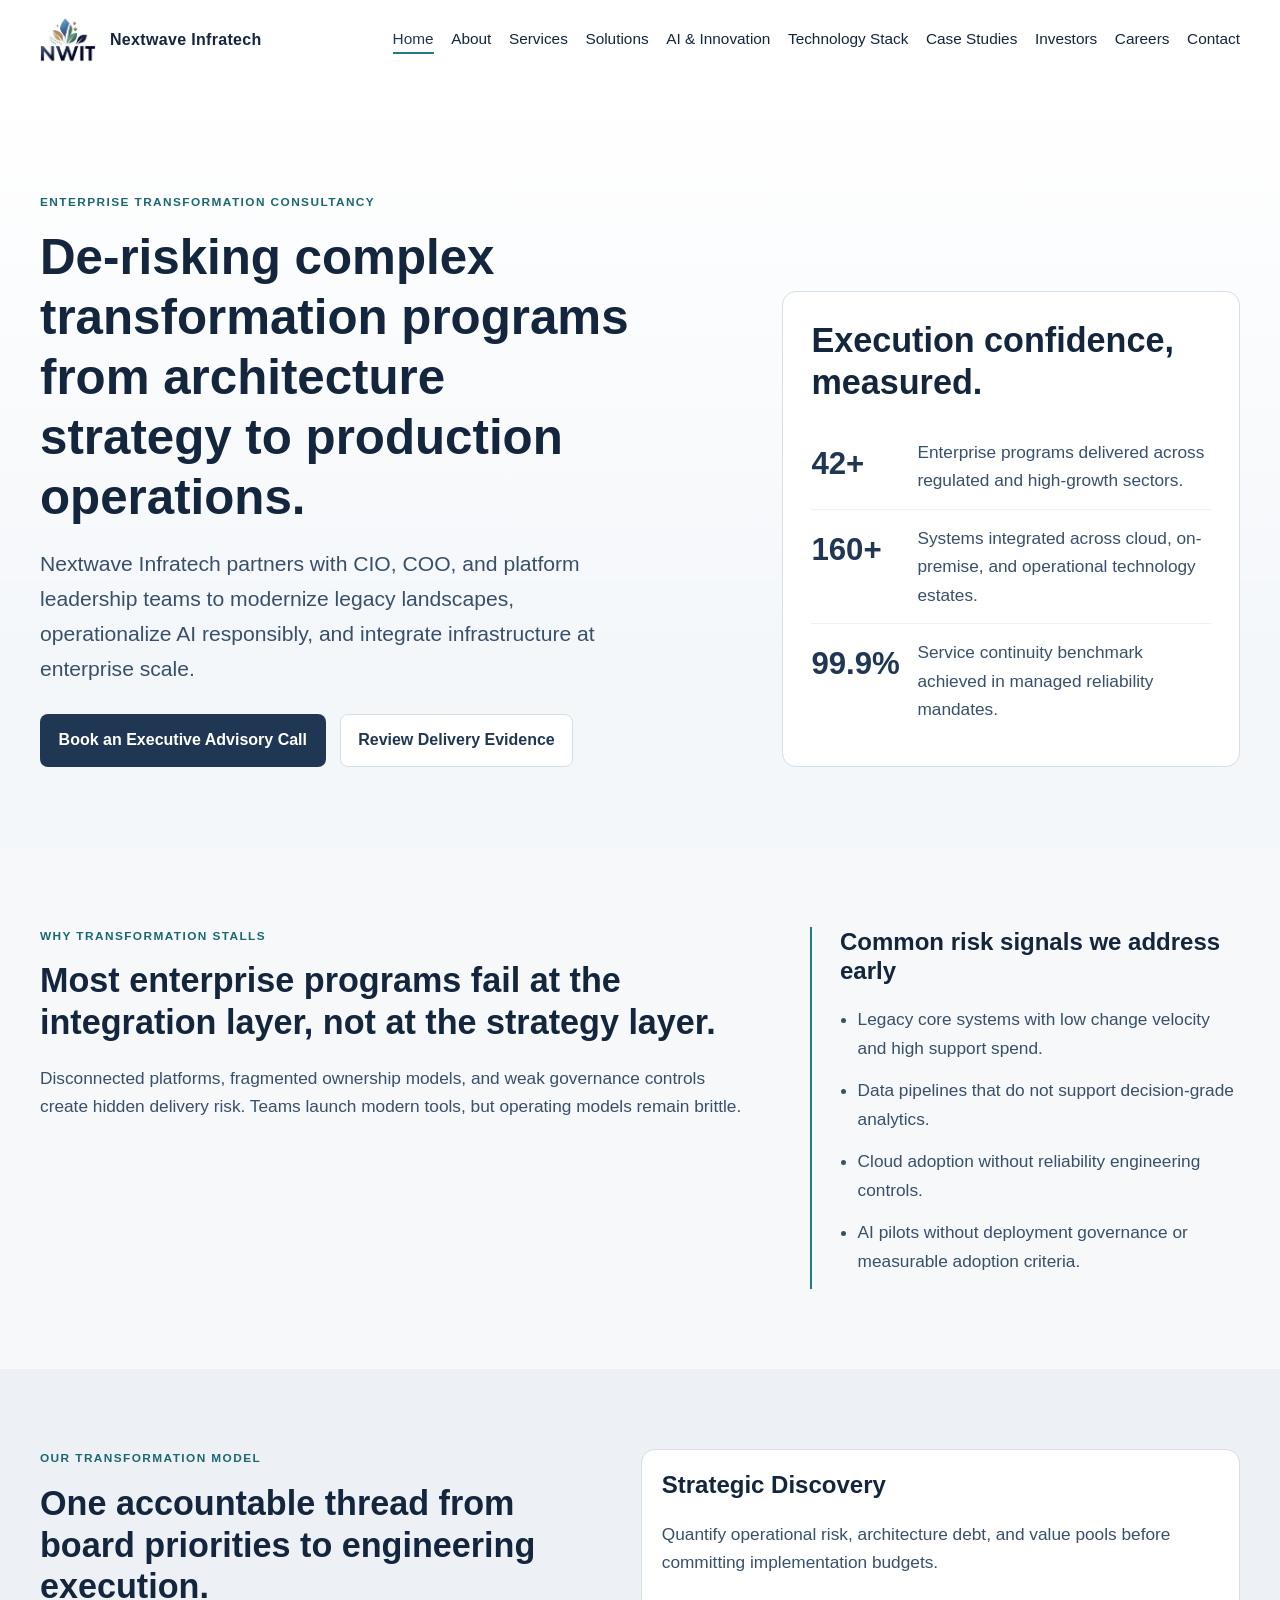
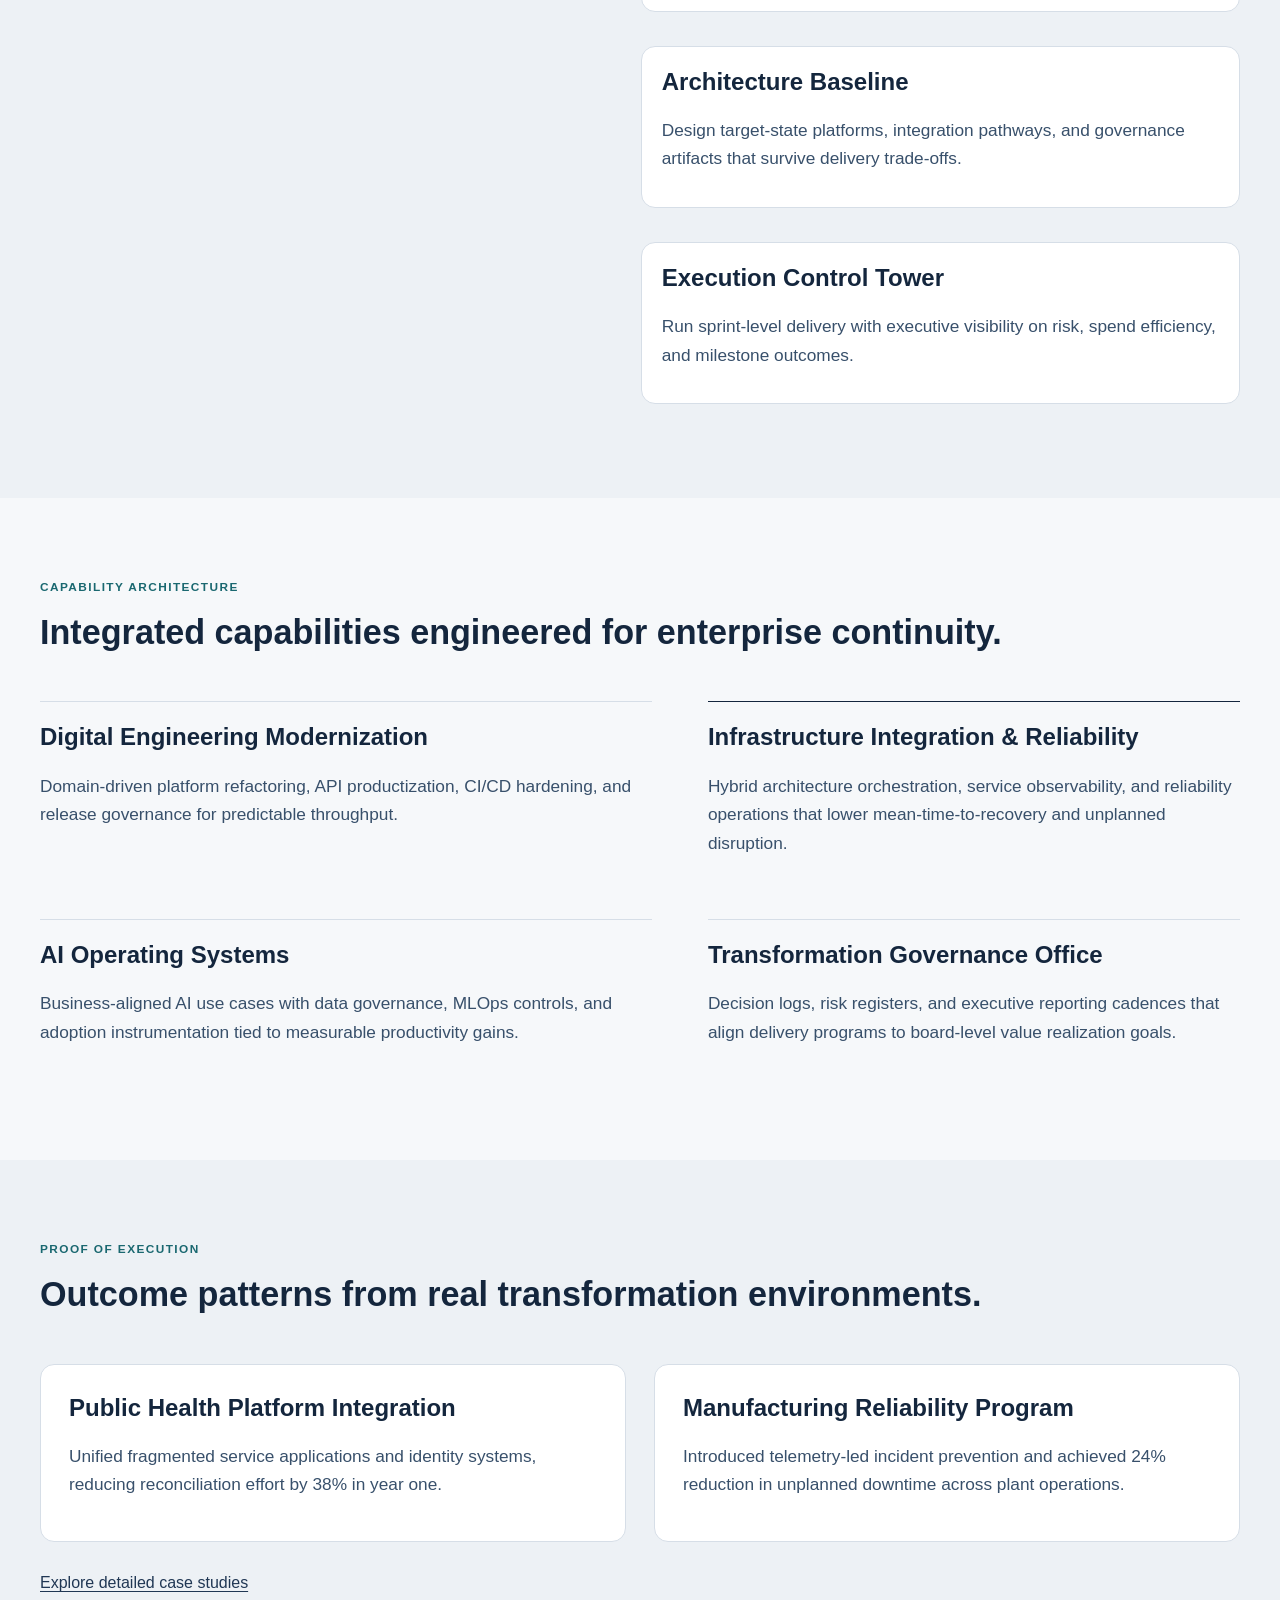
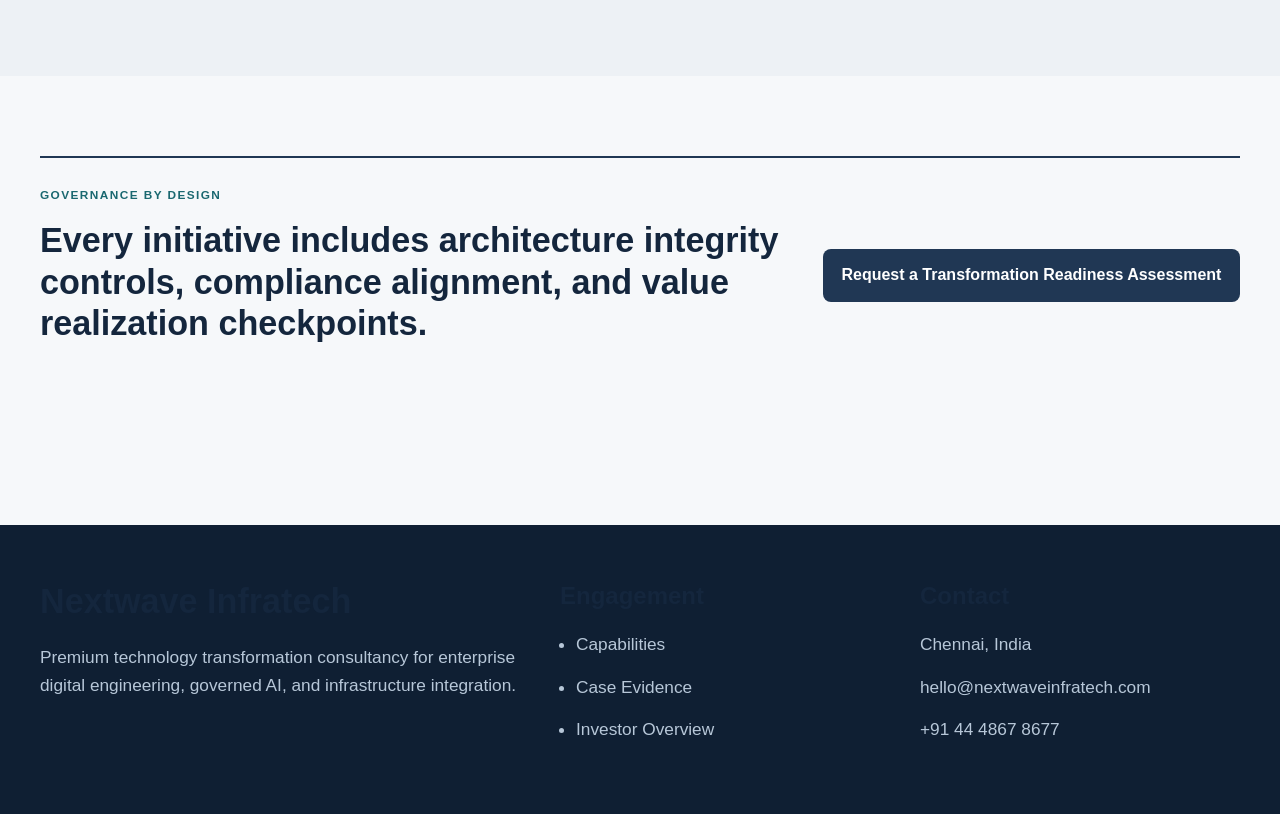
==== commit 8d1eb0f5: "Implement premium enterprise IA and full-page redesign" ====
--- a/index.html
+++ b/index.html
@@ -1,679 +1,195 @@
-<!DOCTYPE html>
-<html lang="en">
-
-<head>
-    <title>Nextwave Infra Tech - Empowering Digital Transformation with Integrated IT Solutions</title>
-    <meta charset="utf-8">
-    <meta name="viewport" content="width=device-width, initial-scale=1">
-    <link rel="apple-touch-icon" href="assets/img/apple-icon.png">
-    <link rel="shortcut icon" type="image/x-icon" href="assets/img/favicon.ico">
-    <!-- Load Require CSS -->
-    <link href="assets/css/bootstrap.min.css" rel="stylesheet">
-    <!-- Font CSS -->
-    <link href="assets/css/boxicon.min.css" rel="stylesheet">
-    <link href="https://fonts.googleapis.com/css2?family=Open+Sans:wght@300;400;600&display=swap" rel="stylesheet">
-    <!-- Load Tempalte CSS -->
-    <link rel="stylesheet" href="assets/css/nwit-main.css">
-    <!-- Custom CSS -->
-    <link rel="stylesheet" href="assets/css/custom.css">
-    <!--
-    
-Nextwave Infra Tech (NWIT) Website
-Smart Information, Seamless Technology
-
--->
-</head>
-
-<body>
-    <!-- Header -->
-    <nav id="main_nav" class="navbar navbar-expand-lg navbar-light bg-white shadow">
-        <div class="container d-flex justify-content-between align-items-center">
-            <a class="navbar-brand h1" href="index.html">
-                <img src="./assets/img/nwit-logo1.png" alt="NWIT Logo" style="width: 80px; margin-right: 10px;">
-            </a>
-            <button class="navbar-toggler border-0" type="button" data-bs-toggle="collapse"
-                data-bs-target="#navbar-toggler-success" aria-controls="navbarSupportedContent" aria-expanded="false"
-                aria-label="Toggle navigation">
-                <span class="navbar-toggler-icon"></span>
-            </button>
-
-            <div class="align-self-center collapse navbar-collapse flex-fill  d-lg-flex justify-content-lg-between"
-                id="navbar-toggler-success">
-                <div class="flex-fill mb-2">
-                    <ul class="nav navbar-nav d-flex justify-content-end text-center text-dark">
-                        <li class="nav-item me-3">
-                            <a class="nav-link btn-outline-primary rounded-pill px-3" href="index.html">Home</a>
-                        </li>
-                        <li class="nav-item me-3">
-                            <a class="nav-link btn-outline-primary rounded-pill px-3" href="about.html">About</a>
-                        </li>
-                        <li class="nav-item me-3">
-                            <a class="nav-link btn-outline-primary rounded-pill px-3" href="work.html">Services</a>
-                        </li>
-                        <li class="nav-item">
-                            <a class="nav-link btn-outline-primary rounded-pill px-3" href="contact.html">Contact</a>
-                        </li>
-                    </ul>
-                </div>
-            </div>
-        </div>
-    </nav>
-    <!-- Close Header -->
-
-
-    <!-- Start Banner Hero with Video Background -->
-    <div class="banner-wrapper video-banner-wrapper">
-        <!-- Video Background -->
-        <video class="banner-video" autoplay muted loop playsinline>
-            <source src="./assets/img/bg-video.mp4" type="video/mp4">
-            Your browser does not support the video tag.
-        </video>
-
-        <!-- Dark Overlay -->
-        <div class="video-overlay"></div>
-
-        <div id="index_banner" class="banner-vertical-center-index container-fluid pt-5">
-            <!-- Start slider -->
-            <div id="carouselExampleIndicators" class="carousel slide" data-bs-ride="carousel">
-                <ol class="carousel-indicators">
-                    <li data-bs-target="#carouselExampleIndicators" data-bs-slide-to="0" class="active"></li>
-                    <li data-bs-target="#carouselExampleIndicators" data-bs-slide-to="1"></li>
-                    <li data-bs-target="#carouselExampleIndicators" data-bs-slide-to="2"></li>
-                </ol>
-                <div class="carousel-inner">
-                    <div class="carousel-item active">
-                        <div class="py-5 row d-flex align-items-center">
-                            <div class="banner-content col-lg-8 col-8 offset-2 m-lg-auto text-left py-5 pb-5">
-                                <h1
-                                    class="banner-heading h1 text-white display-3 mb-0 pb-5 mx-0 px-0 fw-bold typo-space-line">
-                                    Transforming <strong>Digital Futures</strong> with
-                                    <br>Next-Generation Technology
-                                </h1>
-                                <p class="banner-body text-light py-3 mx-0 px-0">
-                                    Experience the power of innovation at Nextwave Infra Tech. We architect digital
-                                    ecosystems that drive business transformation through cutting-edge AI solutions,
-                                    seamless infrastructure, and intelligent automation that adapts to your evolving
-                                    needs.
-                                </p>
-                                <a class="banner-button btn rounded-pill btn-primary btn-lg px-4 me-3"
-                                    href="contact.html" role="button">Start Your Journey</a>
-                                <a class="banner-button btn rounded-pill btn-outline-light btn-lg px-4"
-                                    href="about.html" role="button">Discover More</a>
-                            </div>
-                        </div>
-                    </div>
-                    <div class="carousel-item">
-                        <div class="py-5 row d-flex align-items-center">
-                            <div class="banner-content col-lg-8 col-8 offset-2 m-lg-auto text-left py-5 pb-5">
-                                <h1 class="banner-heading h1 text-white display-3 mb-0 pb-3 mx-0 px-0 fw-bold">
-                                    Where Innovation Meets <strong>Reliability</strong>
-                                </h1>
-                                <p class="banner-body text-light py-3">
-                                    Built on a foundation of trust and technological excellence, we deliver
-                                    enterprise-grade solutions that scale with your ambitions. From startups to Fortune
-                                    500 companies, we're the digital backbone that powers success.
-                                </p>
-                                <a class="banner-button btn rounded-pill btn-primary btn-lg px-4 me-3" href="work.html"
-                                    role="button">Explore Solutions</a>
-                                <a class="banner-button btn rounded-pill btn-outline-light btn-lg px-4"
-                                    href="contact.html" role="button">Get Started</a>
-                            </div>
-                        </div>
-                    </div>
-                    <div class="carousel-item">
-                        <div class="py-5 row d-flex align-items-center">
-                            <div class="banner-content col-lg-8 col-8 offset-2 m-lg-auto text-left py-5 pb-5">
-                                <h1 class="banner-heading h1 text-white display-3 mb-0 pb-3 mx-0 px-0 fw-bold">
-                                    <strong>Agentic AI</strong> - Intelligence That Works
-                                </h1>
-                                <p class="banner-body text-light py-3">
-                                    Step into the future with autonomous AI systems that think, learn, and act on your
-                                    behalf. Our Agentic AI solutions don't just automate processes—they revolutionize
-                                    how your business operates, making intelligent decisions that drive unprecedented
-                                    growth.
-                                </p>
-                                <a class="banner-button btn rounded-pill btn-primary btn-lg px-4 me-3"
-                                    href="contact.html" role="button">Experience AI</a>
-                                <a class="banner-button btn rounded-pill btn-outline-light btn-lg px-4" href="work.html"
-                                    role="button">View AI Solutions</a>
-                            </div>
-                        </div>
-                    </div>
-                </div>
-                <a class="carousel-control-prev text-decoration-none" href="#carouselExampleIndicators" role="button"
-                    data-bs-slide="prev">
-                    <i class='bx bx-chevron-left'></i>
-                    <span class="visually-hidden">Previous</span>
-                </a>
-                <a class="carousel-control-next text-decoration-none" href="#carouselExampleIndicators" role="button"
-                    data-bs-slide="next">
-                    <i class='bx bx-chevron-right'></i>
-                    <span class="visually-hidden">Next</span>
-                </a>
-            </div>
-            <!-- End slider -->
-
-        </div>
-    </div>
-    <!-- End Banner Hero -->
-
-    <!-- Start Client Logo Carousel -->
-    <section class="client-logos-section py-4 bg-light">
-        <div class="container">
-            <div class="client-logos-wrapper">
-                <div class="client-logos-track">
-                    <!-- First set of logos -->
-                    <div class="client-logo-item">
-                        <img src="./assets/img/clients/nhm.png" alt="NHM Logo" class="client-logo">
-                    </div>
-                    <div class="client-logo-item">
-                        <img src="./assets/img/clients/tngovtlogo.png" alt="TN Government Logo" class="client-logo">
-                    </div>
-                    <div class="client-logo-item">
-                        <img src="./assets/img/clients/nhm.png" alt="Client Logo" class="client-logo">
-                    </div>
-                    <div class="client-logo-item">
-                        <img src="./assets/img/clients/tngovtlogo.png" alt="Client Logo" class="client-logo">
-                    </div>
-                    <div class="client-logo-item">
-                        <img src="./assets/img/clients/nhm.png" alt="Client Logo" class="client-logo">
-                    </div>
-                    <div class="client-logo-item">
-                        <img src="./assets/img/clients/tngovtlogo.png" alt="Client Logo" class="client-logo">
-                    </div>
-                    
-                    <!-- Duplicate set for seamless loop -->
-                    <div class="client-logo-item">
-                        <img src="./assets/img/clients/nhm.png" alt="NHM Logo" class="client-logo">
-                    </div>
-                    <div class="client-logo-item">
-                        <img src="./assets/img/clients/tngovtlogo.png" alt="TN Government Logo" class="client-logo">
-                    </div>
-                    <div class="client-logo-item">
-                        <img src="./assets/img/clients/nhm.png" alt="Client Logo" class="client-logo">
-                    </div>
-                    <div class="client-logo-item">
-                        <img src="./assets/img/clients/tngovtlogo.png" alt="Client Logo" class="client-logo">
-                    </div>
-                    <div class="client-logo-item">
-                        <img src="./assets/img/clients/nhm.png" alt="Client Logo" class="client-logo">
-                    </div>
-                    <div class="client-logo-item">
-                        <img src="./assets/img/clients/tngovtlogo.png" alt="Client Logo" class="client-logo">
-                    </div>
-                </div>
-            </div>
-        </div>
-    </section>
-    <!-- End Client Logo Carousel -->
-
-    <!-- Start Service -->
-    <section class="service-wrapper py-5 bg-white">
-        <div class="container-fluid pb-3">
-            <div class="row">
-                <div class="col-12 text-center py-5">
-                    <div class="services-header-section">
-                        <img src="./assets/img/nwit-logo.png" alt="NWIT Logo" class="services-logo mb-4">
-                        <h2 class="h2 semi-bold-600 text-primary">Our Core Services</h2>
-                        <h3 class="h4 text-secondary mt-2 mb-4">Comprehensive IT Solutions for Modern Enterprises</h3>
-                        <p class="lead text-muted col-lg-8 mx-auto">
-                            From website development and mobile applications to hardware integration, customer support,
-                            and cutting-edge AI solutions - we deliver integrated technology services that drive your
-                            business forward.
-                        </p>
-                    </div>
-                </div>
-            </div>
-        </div>
-
-        <div class="service-tag py-5 bg-secondary">
-            <div class="col-md-12">
-                <ul class="nav d-flex justify-content-center">
-                    <li class="nav-item mx-lg-4">
-                        <a class="filter-btn nav-link btn-outline-primary active shadow rounded-pill text-light px-4 light-300"
-                            href="#" data-filter=".project">All Services</a>
-                    </li>
-                    <li class="nav-item mx-lg-4">
-                        <a class="filter-btn nav-link btn-outline-primary rounded-pill text-light px-4 light-300"
-                            href="#" data-filter=".development">Development</a>
-                    </li>
-                    <li class="nav-item mx-lg-4">
-                        <a class="filter-btn nav-link btn-outline-primary rounded-pill text-light px-4 light-300"
-                            href="#" data-filter=".infrastructure">Infrastructure</a>
-                    </li>
-                    <li class="nav-item mx-lg-4">
-                        <a class="filter-btn nav-link btn-outline-primary rounded-pill text-light px-4 light-300"
-                            href="#" data-filter=".ai">AI Solutions</a>
-                    </li>
-                </ul>
-            </div>
-        </div>
-
-    </section>
-
-    <section class="container overflow-hidden py-5">
-        <div class="row gx-5 gx-sm-3 gx-lg-5 gy-lg-5 gy-3 pb-3 projects">
-
-            <!-- Start Service -->
-            <div class="col-xl-3 col-md-4 col-sm-6 project development">
-                <a href="#" class="service-work card border-0 text-white shadow-sm overflow-hidden mx-5 m-sm-0">
-                    <img class="service card-img" src="./assets/img/services-01.jpg" alt="Website Development">
-                    <div class="service-work-vertical card-img-overlay d-flex align-items-end">
-                        <div class="service-work-content text-left text-light">
-                            <span class="btn btn-outline-light rounded-pill mb-lg-3 px-lg-4 light-300">Website
-                                Development</span>
-                            <p class="card-text">Custom corporate websites, CMS, e-commerce platforms, and secure web
-                                portals</p>
-                        </div>
-                    </div>
-                </a>
-            </div><!-- End Service -->
-
-            <!-- Start Service -->
-            <div class="col-xl-3 col-md-4 col-sm-6 project development">
-                <a href="#" class="service-work card border-0 text-white shadow-sm overflow-hidden mx-5 m-sm-0">
-                    <img class="card-img" src="./assets/img/services-02.jpg" alt="Mobile Development">
-                    <div class="service-work-vertical card-img-overlay d-flex align-items-end">
-                        <div class="service-work-content text-left text-light">
-                            <span class="btn btn-outline-light rounded-pill mb-lg-3 px-lg-4 light-300">Mobile
-                                Apps</span>
-                            <p class="card-text">Native iOS & Android apps, cross-platform solutions using Flutter &
-                                React Native</p>
-                        </div>
-                    </div>
-                </a>
-            </div><!-- End Service -->
-
-            <!-- Start Service -->
-            <div class="col-xl-3 col-md-4 col-sm-6 project infrastructure">
-                <a href="#" class="service-work card border-0 text-white shadow-sm overflow-hidden mx-5 m-sm-0">
-                    <img class="card-img" src="./assets/img/services-03.jpg" alt="Hardware Infrastructure">
-                    <div class="service-work-vertical card-img-overlay d-flex align-items-end">
-                        <div class="service-work-content text-left text-light">
-                            <span class="btn btn-outline-light rounded-pill mb-lg-3 px-lg-4 light-300">Hardware & IT
-                                Systems</span>
-                            <p class="card-text">Servers, storage, network setup, IoT deployments, and security systems
-                            </p>
-                        </div>
-                    </div>
-                </a>
-            </div><!-- End Service -->
-
-            <!-- Start Service -->
-            <div class="col-xl-3 col-md-4 col-sm-6 project infrastructure">
-                <a href="#" class="service-work card border-0 text-white shadow-sm overflow-hidden mx-5 m-sm-0">
-                    <img class="card-img" src="./assets/img/services-04.jpg" alt="Customer Support">
-                    <div class="service-work-vertical card-img-overlay d-flex align-items-end">
-                        <div class="service-work-content text-left text-light">
-                            <span class="btn btn-outline-light rounded-pill mb-lg-3 px-lg-4 light-300">24x7
-                                Support</span>
-                            <p class="card-text">Helpdesk services, SLA-based resolution, and proactive system
-                                monitoring</p>
-                        </div>
-                    </div>
-                </a>
-            </div><!-- End Service -->
-
-            <!-- Start Service -->
-            <div class="col-xl-3 col-md-4 col-sm-6 project ai">
-                <a href="#" class="service-work card border-0 text-white shadow-sm overflow-hidden mx-5 m-sm-0">
-                    <img class="card-img" src="./assets/img/services-05.jpg" alt="Agentic AI">
-                    <div class="service-work-vertical card-img-overlay d-flex align-items-end">
-                        <div class="service-work-content text-left text-light">
-                            <span class="btn btn-outline-light rounded-pill mb-lg-3 px-lg-4 light-300">Agentic AI
-                                Solutions</span>
-                            <p class="card-text">Intelligent digital agents, AI-powered automation, and cognitive
-                                assistants</p>
-                        </div>
-                    </div>
-                </a>
-            </div><!-- End Service -->
-
-            <!-- Start Service -->
-            <div class="col-xl-3 col-md-4 col-sm-6 project ai">
-                <a href="#" class="service-work card border-0 text-white shadow-sm overflow-hidden mx-5 m-sm-0">
-                    <img class="card-img" src="./assets/img/services-06.jpg" alt="AI Analytics">
-                    <div class="service-work-vertical card-img-overlay d-flex align-items-end">
-                        <div class="service-work-content text-left text-light">
-                            <span class="btn btn-outline-light rounded-pill mb-lg-3 px-lg-4 light-300">AI
-                                Analytics</span>
-                            <p class="card-text">Data analytics dashboards, cognitive automation, and intelligent
-                                insights</p>
-                        </div>
-                    </div>
-                </a>
-            </div><!-- End Service -->
-
-            <!-- Start Service -->
-            <div class="col-xl-3 col-md-4 col-sm-6 project development">
-                <a href="#" class="service-work card border-0 text-white shadow-sm overflow-hidden mx-5 m-sm-0">
-                    <img class="card-img" src="./assets/img/services-07.jpg" alt="Enterprise Solutions">
-                    <div class="service-work-vertical card-img-overlay d-flex align-items-end">
-                        <div class="service-work-content text-left text-light">
-                            <span class="btn btn-outline-light rounded-pill mb-lg-3 px-lg-4 light-300">Enterprise
-                                Solutions</span>
-                            <p class="card-text">ERP integration, CRM systems, and business process automation</p>
-                        </div>
-                    </div>
-                </a>
-            </div><!-- End Service -->
-
-            <!-- Start Service -->
-            <div class="col-xl-3 col-md-4 col-sm-6 project infrastructure">
-                <a href="#" class="service-work card border-0 text-white shadow-sm overflow-hidden mx-5 m-sm-0">
-                    <img class="card-img" src="./assets/img/services-08.jpg" alt="Security Systems">
-                    <div class="service-work-vertical card-img-overlay d-flex align-items-end">
-                        <div class="service-work-content text-left text-light">
-                            <span class="btn btn-outline-light rounded-pill mb-lg-3 px-lg-4 light-300">Security
-                                Systems</span>
-                            <p class="card-text">CCTV, biometric access control, and comprehensive security
-                                infrastructure</p>
-                        </div>
-                    </div>
-                </a>
-            </div><!-- End Service -->
-
-        </div>
-    </section>
-    <!-- End Service -->
-
-
-
-
-
-
-    <!-- Start View Work -->
-    <section class="bg-secondary">
-        <div class="container py-5">
-            <div class="row d-flex justify-content-center text-center">
-                <div class="col-lg-2 col-12 text-light align-items-center">
-                    <i class='display-1 bx bxs-box bx-lg'></i>
-                </div>
-                <div class="col-lg-7 col-12 text-light pt-2">
-                    <h3 class="h4 light-300">Digital transformation success stories</h3>
-                    <p class="light-300">Empowering businesses with integrated IT solutions across industries.</p>
-                </div>
-                <div class="col-lg-3 col-12 pt-4">
-                    <a href="work.html" class="btn btn-primary rounded-pill btn-block shadow px-4 py-2">View Our
-                        Services</a>
-                </div>
-            </div>
-        </div>
-    </section>
-    <!-- End View Work -->
-
-    <!-- Start Recent Work -->
-    <section class="py-5 mb-5">
-        <div class="container">
-            <div class="recent-work-header row text-center pb-5">
-                <h2 class="col-md-6 m-auto h2 semi-bold-600 py-5">Why Choose Us</h2>
-            </div>
-            <div class="row gy-5 g-lg-5 mb-4">
-
-                <!-- Start Feature -->
-                <div class="col-md-4 mb-3">
-                    <a href="#" class="recent-work card border-0 shadow-lg overflow-hidden">
-                        <img class="recent-work-img card-img" src="./assets/img/recent-work-01.jpg"
-                            alt="Domain Expertise">
-                        <div class="recent-work-vertical card-img-overlay d-flex align-items-end">
-                            <div class="recent-work-content text-start mb-3 ml-3 text-dark">
-                                <h3 class="card-title light-300">✅ Domain Expertise</h3>
-                                <p class="card-text">Years of experience delivering complex IT projects across sectors
-                                </p>
-                            </div>
-                        </div>
-                    </a>
-                </div><!-- End Feature -->
-
-                <!-- Start Feature -->
-                <div class="col-md-4 mb-3">
-                    <a href="#" class="recent-work card border-0 shadow-lg overflow-hidden">
-                        <img class="recent-work-img card-img" src="./assets/img/recent-work-02.jpg"
-                            alt="Integrated Solutions">
-                        <div class="recent-work-vertical card-img-overlay d-flex align-items-end">
-                            <div class="recent-work-content text-start mb-3 ml-3 text-dark">
-                                <h3 class="card-title light-300">✅ Integrated Solutions</h3>
-                                <p class="card-text">From hardware to AI, we offer a single-window approach</p>
-                            </div>
-                        </div>
-                    </a>
-                </div><!-- End Feature -->
-
-                <!-- Start Feature -->
-                <div class="col-md-4 mb-3">
-                    <a href="#" class="recent-work card border-0 shadow-lg overflow-hidden">
-                        <img class="recent-work-img card-img" src="./assets/img/recent-work-03.jpg"
-                            alt="Process Driven">
-                        <div class="recent-work-vertical card-img-overlay d-flex align-items-end">
-                            <div class="recent-work-content text-start mb-3 ml-3 text-dark">
-                                <h3 class="card-title light-300">✅ Process-Driven</h3>
-                                <p class="card-text">ISO-aligned workflows, quality checks, and delivery benchmarks</p>
-                            </div>
-                        </div>
-                    </a>
-                </div><!-- End Feature -->
-
-                <!-- Start Feature -->
-                <div class="col-md-4 mb-3">
-                    <a href="#" class="recent-work card border-0 shadow-lg overflow-hidden">
-                        <img class="recent-work-img card-img" src="./assets/img/recent-work-04.jpg"
-                            alt="Client Centric">
-                        <div class="recent-work-vertical card-img-overlay d-flex align-items-end">
-                            <div class="recent-work-content text-start mb-3 ml-3 text-dark">
-                                <h3 class="card-title light-300">✅ Client-Centric Approach</h3>
-                                <p class="card-text">Customized solutions aligned with your unique challenges</p>
-                            </div>
-                        </div>
-                    </a>
-                </div><!-- End Feature -->
-
-                <!-- Start Feature -->
-                <div class="col-md-4 mb-3">
-                    <a href="#" class="recent-work card border-0 shadow-lg overflow-hidden">
-                        <img class="recent-work-img card-img" src="./assets/img/recent-work-05.jpg" alt="Innovation">
-                        <div class="recent-work-vertical card-img-overlay d-flex align-items-end">
-                            <div class="recent-work-content text-start mb-3 ml-3 text-dark">
-                                <h3 class="card-title light-300">✅ Innovation & Scalability</h3>
-                                <p class="card-text">Future-ready technologies designed for long-term value</p>
-                            </div>
-                        </div>
-                    </a>
-                </div><!-- End Feature -->
-
-                <!-- Start Feature -->
-                <div class="col-md-4 mb-3">
-                    <a href="#" class="recent-work card border-0 shadow-lg overflow-hidden">
-                        <img class="recent-work-img card-img" src="./assets/img/recent-work-06.jpg" alt="24x7 Support">
-                        <div class="recent-work-vertical card-img-overlay d-flex align-items-end">
-                            <div class="recent-work-content text-start mb-3 ml-3 text-dark">
-                                <h3 class="card-title light-300">✅ 24x7 Support</h3>
-                                <p class="card-text">Dedicated support team ensuring system uptime and continuity</p>
-                            </div>
-                        </div>
-                    </a>
-                </div><!-- End Feature -->
-
-            </div>
-        </div>
-    </section>
-    <!-- End Recent Work -->
-
-
-
-    <!-- Start Footer -->
-    <footer class="bg-secondary pt-4">
-        <div class="container">
-            <div class="row py-4">
-
-                <div class="col-lg-3 col-12 align-left">
-                    <a class="navbar-brand" href="index.html">
-                        <img src="./assets/img/nwit-logo1.png" alt="NWIT Logo"
-                            style="width: 85px; padding: 10px;background:#fff;">
-                    </a>
-                    <p class="text-light my-lg-4 my-2">
-                        Empowering Digital Transformation with Integrated IT Solutions.
-                        Your trusted technology partner for end-to-end digital excellence.
-                    </p>
-                    <ul class="list-inline footer-icons light-300">
-                        <li class="list-inline-item m-0">
-                            <a class="text-light" target="_blank" href="http://facebook.com/">
-                                <i class='bx bxl-facebook-square bx-md'></i>
-                            </a>
-                        </li>
-                        <li class="list-inline-item m-0">
-                            <a class="text-light" target="_blank" href="https://www.linkedin.com/">
-                                <i class='bx bxl-linkedin-square bx-md'></i>
-                            </a>
-                        </li>
-                        <li class="list-inline-item m-0">
-                            <a class="text-light" target="_blank" href="https://www.whatsapp.com/">
-                                <i class='bx bxl-whatsapp-square bx-md'></i>
-                            </a>
-                        </li>
-                        <li class="list-inline-item m-0">
-                            <a class="text-light" target="_blank" href="https://www.flickr.com/">
-                                <i class='bx bxl-flickr-square bx-md'></i>
-                            </a>
-                        </li>
-                        <li class="list-inline-item m-0">
-                            <a class="text-light" target="_blank" href="https://www.medium.com/">
-                                <i class='bx bxl-medium-square bx-md'></i>
-                            </a>
-                        </li>
-                    </ul>
-                </div>
-
-                <div class="col-lg-3 col-md-4 my-sm-0 mt-4">
-                    <h3 class="h4 pb-lg-3 text-light light-300">Our Company</h2>
-                        <ul class="list-unstyled text-light light-300">
-                            <li class="pb-2">
-                                <i class='bx-fw bx bxs-chevron-right bx-xs'></i><a
-                                    class="text-decoration-none text-light" href="index.html">Home</a>
-                            </li>
-                            <li class="pb-2">
-                                <i class='bx-fw bx bxs-chevron-right bx-xs'></i><a
-                                    class="text-decoration-none text-light py-1" href="about.html">About Us</a>
-                            </li>
-                            <li class="pb-2">
-                                <i class='bx-fw bx bxs-chevron-right bx-xs'></i><a
-                                    class="text-decoration-none text-light py-1" href="work.html">Work</a>
-                            </li>
-                            <li class="pb-2">
-                                <i class='bx-fw bx bxs-chevron-right bx-xs'></i></i><a
-                                    class="text-decoration-none text-light py-1" href="pricing.html">Price</a>
-                            </li>
-                            <li class="pb-2">
-                                <i class='bx-fw bx bxs-chevron-right bx-xs'></i><a
-                                    class="text-decoration-none text-light py-1" href="contact.html">Contact</a>
-                            </li>
-                        </ul>
-                </div>
-
-                <div class="col-lg-3 col-md-4 my-sm-0 mt-4">
-                    <h2 class="h4 pb-lg-3 text-light light-300">Our Services</h2>
-                    <ul class="list-unstyled text-light light-300">
-                        <li class="pb-2">
-                            <i class='bx-fw bx bxs-chevron-right bx-xs'></i><a
-                                class="text-decoration-none text-light py-1" href="#">Website Development</a>
-                        </li>
-                        <li class="pb-2">
-                            <i class='bx-fw bx bxs-chevron-right bx-xs'></i><a
-                                class="text-decoration-none text-light py-1" href="#">Mobile Applications</a>
-                        </li>
-                        <li class="pb-2">
-                            <i class='bx-fw bx bxs-chevron-right bx-xs'></i><a
-                                class="text-decoration-none text-light py-1" href="#">Hardware & IT Systems</a>
-                        </li>
-                        <li class="pb-2">
-                            <i class='bx-fw bx bxs-chevron-right bx-xs'></i><a
-                                class="text-decoration-none text-light py-1" href="#">Customer Support</a>
-                        </li>
-                        <li class="pb-2">
-                            <i class='bx-fw bx bxs-chevron-right bx-xs'></i><a
-                                class="text-decoration-none text-light py-1" href="#">Agentic AI Solutions</a>
-                        </li>
-                        <li class="pb-2">
-                            <i class='bx-fw bx bxs-chevron-right bx-xs'></i><a
-                                class="text-decoration-none text-light py-1" href="#">Security Systems</a>
-                        </li>
-                    </ul>
-                </div>
-
-                <div class="col-lg-3 col-md-4 my-sm-0 mt-4">
-                    <h2 class="h4 pb-lg-3 text-light light-300">For Client</h2>
-                    <ul class="list-unstyled text-light light-300">
-                        <li class="pb-2">
-                            <i class='bx-fw bx bx-phone bx-xs'></i><a class="text-decoration-none text-light py-1"
-                                href="tel:044-48678677">044-4867 8677</a>
-                        </li>
-                        <li class="pb-2">
-                            <i class='bx-fw bx bx-mail-send bx-xs'></i><a class="text-decoration-none text-light py-1"
-                                href="mailto:contact@nwit.in">contact@nwit.in</a>
-                        </li>
-                        <li class="pb-2">
-                            <i class='bx-fw bx bx-map bx-xs'></i><span class="text-light py-1">No 9/19, 19th Street, Jai
-                                Nagar<br>&nbsp;&nbsp;&nbsp;&nbsp;&nbsp;&nbsp;&nbsp;Arumbakkam, Chennai - 600106</span>
-                        </li>
-                    </ul>
-                </div>
-
-            </div>
-        </div>
-
-        <div class="w-100 bg-primary py-3">
-            <div class="container">
-                <div class="row pt-2">
-                    <div class="col-lg-6 col-sm-12">
-                        <p class="text-lg-start text-center text-light light-300">
-                            © Copyright 2025 Nextwave Infra Tech (NWIT). All Rights Reserved.
-                        </p>
-                    </div>
-                    <div class="col-lg-6 col-sm-12">
-                        <p class="text-lg-end text-center text-light light-300">
-                            Empowering Digital Excellence | <a class="text-decoration-none text-light"
-                                href="#"><strong>NWIT</strong></a>
-                        </p>
-                    </div>
-                </div>
-            </div>
-        </div>
-
-    </footer>
-    <!-- End Footer -->
-
-
-    <!-- Bootstrap -->
-    <script src="assets/js/bootstrap.bundle.min.js"></script>
-    <!-- Load jQuery require for isotope -->
-    <script src="assets/js/jquery.min.js"></script>
-    <!-- Isotope -->
-    <script src="assets/js/isotope.pkgd.js"></script>
-    <!-- Page Script -->
-    <script>
-        $(window).load(function () {
-            // init Isotope
-            var $projects = $('.projects').isotope({
-                itemSelector: '.project',
-                layoutMode: 'fitRows'
-            });
-            $(".filter-btn").click(function () {
-                var data_filter = $(this).attr("data-filter");
-                $projects.isotope({
-                    filter: data_filter
-                });
-                $(".filter-btn").removeClass("active");
-                $(".filter-btn").removeClass("shadow");
-                $(this).addClass("active");
-                $(this).addClass("shadow");
-                return false;
-            });
-        });
-    </script>
-    <!-- NWIT Scripts -->
-    <script src="assets/js/nwit-scripts.js"></script>
-    <!-- Custom -->
-    <script src="assets/js/custom.js"></script>
-
-</body>
-
-</html>+<!doctype html>
+<html lang="en">
+<head>
+  <meta charset="UTF-8">
+  <meta name="viewport" content="width=device-width, initial-scale=1">
+  <meta name="description" content="Nextwave Infratech is a premium technology transformation consultancy delivering enterprise engineering, AI operating systems, and infrastructure integration.">
+  <title>Nextwave Infratech | Enterprise Technology Transformation Consultancy</title>
+  <link rel="icon" href="assets/img/favicon.ico">
+  <link rel="stylesheet" href="assets/css/styles.css">
+</head>
+<body>
+  <a class="skip-link" href="#main-content">Skip to content</a>
+
+  <header class="site-header" id="top">
+    <div class="container nav-shell">
+      <a class="brand" href="index.html" aria-label="Nextwave Infratech home">
+        <img src="assets/img/nwit-logo1.png" alt="Nextwave Infratech logo">
+        <span>Nextwave Infratech</span>
+      </a>
+      <button class="menu-toggle" aria-expanded="false" aria-controls="site-navigation">Menu</button>
+      <nav id="site-navigation" class="site-nav" aria-label="Primary">
+        <a class="active" href="index.html">Home</a>
+        <a href="about.html">About</a>
+        <a href="services.html">Services</a>
+        <a href="solutions.html">Solutions</a>
+        <a href="ai-innovation.html">AI &amp; Innovation</a>
+        <a href="technology-stack.html">Technology Stack</a>
+        <a href="case-studies.html">Case Studies</a>
+        <a href="investors.html">Investors</a>
+        <a href="careers.html">Careers</a>
+        <a href="contact.html">Contact</a>
+      </nav>
+    </div>
+  </header>
+
+  <main id="main-content">
+    <section class="hero section-xl">
+      <div class="container hero-layout">
+        <div class="hero-copy reveal">
+          <p class="eyebrow">Enterprise Transformation Consultancy</p>
+          <h1>De-risking complex transformation programs from architecture strategy to production operations.</h1>
+          <p class="lede">Nextwave Infratech partners with CIO, COO, and platform leadership teams to modernize legacy landscapes, operationalize AI responsibly, and integrate infrastructure at enterprise scale.</p>
+          <div class="cta-row">
+            <a class="btn btn-primary" href="contact.html">Book an Executive Advisory Call</a>
+            <a class="btn btn-secondary" href="case-studies.html">Review Delivery Evidence</a>
+          </div>
+        </div>
+        <aside class="hero-proof panel reveal" aria-label="Transformation outcomes snapshot">
+          <h2>Execution confidence, measured.</h2>
+          <dl class="metric-list">
+            <div>
+              <dt><span data-counter="42">0</span>+</dt>
+              <dd>Enterprise programs delivered across regulated and high-growth sectors.</dd>
+            </div>
+            <div>
+              <dt><span data-counter="160">0</span>+</dt>
+              <dd>Systems integrated across cloud, on-premise, and operational technology estates.</dd>
+            </div>
+            <div>
+              <dt><span data-counter="99">0</span>.9%</dt>
+              <dd>Service continuity benchmark achieved in managed reliability mandates.</dd>
+            </div>
+          </dl>
+        </aside>
+      </div>
+    </section>
+
+    <section class="section-md">
+      <div class="container split-statement">
+        <article class="reveal">
+          <p class="eyebrow">Why transformation stalls</p>
+          <h2>Most enterprise programs fail at the integration layer, not at the strategy layer.</h2>
+          <p>Disconnected platforms, fragmented ownership models, and weak governance controls create hidden delivery risk. Teams launch modern tools, but operating models remain brittle.</p>
+        </article>
+        <article class="risk-strip reveal">
+          <h3>Common risk signals we address early</h3>
+          <ul>
+            <li>Legacy core systems with low change velocity and high support spend.</li>
+            <li>Data pipelines that do not support decision-grade analytics.</li>
+            <li>Cloud adoption without reliability engineering controls.</li>
+            <li>AI pilots without deployment governance or measurable adoption criteria.</li>
+          </ul>
+        </article>
+      </div>
+    </section>
+
+    <section class="section-md alt-bg">
+      <div class="container narrative-band reveal">
+        <div>
+          <p class="eyebrow">Our transformation model</p>
+          <h2>One accountable thread from board priorities to engineering execution.</h2>
+        </div>
+        <ol class="journey-list">
+          <li>
+            <h3>Strategic Discovery</h3>
+            <p>Quantify operational risk, architecture debt, and value pools before committing implementation budgets.</p>
+          </li>
+          <li>
+            <h3>Architecture Baseline</h3>
+            <p>Design target-state platforms, integration pathways, and governance artifacts that survive delivery trade-offs.</p>
+          </li>
+          <li>
+            <h3>Execution Control Tower</h3>
+            <p>Run sprint-level delivery with executive visibility on risk, spend efficiency, and milestone outcomes.</p>
+          </li>
+        </ol>
+      </div>
+    </section>
+
+    <section class="section-md">
+      <div class="container capability-layout">
+        <header class="section-header reveal">
+          <p class="eyebrow">Capability architecture</p>
+          <h2>Integrated capabilities engineered for enterprise continuity.</h2>
+        </header>
+
+        <article class="capability-block reveal">
+          <h3>Digital Engineering Modernization</h3>
+          <p>Domain-driven platform refactoring, API productization, CI/CD hardening, and release governance for predictable throughput.</p>
+        </article>
+
+        <article class="capability-block reveal">
+          <h3>Infrastructure Integration &amp; Reliability</h3>
+          <p>Hybrid architecture orchestration, service observability, and reliability operations that lower mean-time-to-recovery and unplanned disruption.</p>
+        </article>
+
+        <article class="capability-block reveal">
+          <h3>AI Operating Systems</h3>
+          <p>Business-aligned AI use cases with data governance, MLOps controls, and adoption instrumentation tied to measurable productivity gains.</p>
+        </article>
+
+        <article class="capability-block reveal">
+          <h3>Transformation Governance Office</h3>
+          <p>Decision logs, risk registers, and executive reporting cadences that align delivery programs to board-level value realization goals.</p>
+        </article>
+      </div>
+    </section>
+
+    <section class="section-md alt-bg">
+      <div class="container evidence-layout reveal">
+        <div>
+          <p class="eyebrow">Proof of execution</p>
+          <h2>Outcome patterns from real transformation environments.</h2>
+        </div>
+        <div class="evidence-items">
+          <article>
+            <h3>Public Health Platform Integration</h3>
+            <p>Unified fragmented service applications and identity systems, reducing reconciliation effort by 38% in year one.</p>
+          </article>
+          <article>
+            <h3>Manufacturing Reliability Program</h3>
+            <p>Introduced telemetry-led incident prevention and achieved 24% reduction in unplanned downtime across plant operations.</p>
+          </article>
+        </div>
+        <a class="text-link" href="case-studies.html">Explore detailed case studies</a>
+      </div>
+    </section>
+
+    <section class="section-md">
+      <div class="container governance-callout reveal">
+        <div>
+          <p class="eyebrow">Governance by design</p>
+          <h2>Every initiative includes architecture integrity controls, compliance alignment, and value realization checkpoints.</h2>
+        </div>
+        <a class="btn btn-primary" href="contact.html">Request a Transformation Readiness Assessment</a>
+      </div>
+    </section>
+  </main>
+
+  <footer class="site-footer">
+    <div class="container footer-layout">
+      <div>
+        <h2>Nextwave Infratech</h2>
+        <p>Premium technology transformation consultancy for enterprise digital engineering, governed AI, and infrastructure integration.</p>
+      </div>
+      <div>
+        <h3>Engagement</h3>
+        <ul>
+          <li><a href="services.html">Capabilities</a></li>
+          <li><a href="case-studies.html">Case Evidence</a></li>
+          <li><a href="investors.html">Investor Overview</a></li>
+        </ul>
+      </div>
+      <div>
+        <h3>Contact</h3>
+        <p>Chennai, India</p>
+        <p><a href="mailto:hello@nextwaveinfratech.com">hello@nextwaveinfratech.com</a></p>
+        <p><a href="tel:+914448678677">+91 44 4867 8677</a></p>
+      </div>
+    </div>
+  </footer>
+
+  <script src="assets/js/main.js"></script>
+</body>
+</html>
--- a/assets/css/styles.css
+++ b/assets/css/styles.css
@@ -0,0 +1,394 @@
+/* ----------------------------
+   Nextwave Design System
+   ---------------------------- */
+:root {
+  --ink-900: #14263d;
+  --ink-800: #203754;
+  --ink-700: #38506b;
+  --ink-500: #5e7288;
+  --ink-300: #96a4b4;
+
+  --base-0: #ffffff;
+  --base-50: #f6f8fa;
+  --base-100: #edf1f5;
+
+  --accent-600: #1f7d86;
+  --accent-700: #1a6870;
+  --signal-600: #b77a2f;
+
+  --border: #d6dee7;
+  --focus: #1f7d86;
+
+  --font-sans: "Inter", "Segoe UI", "Helvetica Neue", Arial, sans-serif;
+  --step--1: clamp(0.88rem, 0.83rem + 0.2vw, 0.96rem);
+  --step-0: clamp(1rem, 0.95rem + 0.3vw, 1.08rem);
+  --step-1: clamp(1.22rem, 1.08rem + 0.65vw, 1.5rem);
+  --step-2: clamp(1.55rem, 1.24rem + 1.12vw, 2.18rem);
+  --step-3: clamp(2rem, 1.48rem + 2vw, 3.24rem);
+
+  --space-1: 0.5rem;
+  --space-2: 0.875rem;
+  --space-3: 1.25rem;
+  --space-4: 1.75rem;
+  --space-5: 2.5rem;
+  --space-6: 3.5rem;
+  --space-7: 5rem;
+  --space-8: 7rem;
+
+  --radius-sm: 8px;
+  --radius-md: 14px;
+  --radius-lg: 26px;
+
+  --container: min(1200px, calc(100% - 3rem));
+}
+
+* { box-sizing: border-box; }
+html { scroll-behavior: smooth; }
+body {
+  margin: 0;
+  font-family: var(--font-sans);
+  color: var(--ink-900);
+  background: var(--base-50);
+  line-height: 1.65;
+}
+img { max-width: 100%; display: block; }
+a { color: inherit; text-decoration: none; }
+
+.skip-link {
+  position: absolute;
+  left: -999px;
+  top: 0;
+  background: var(--ink-900);
+  color: var(--base-0);
+  padding: var(--space-2) var(--space-3);
+  z-index: 999;
+}
+.skip-link:focus { left: 0.5rem; top: 0.5rem; }
+
+.container { width: var(--container); margin: 0 auto; }
+.section-xl { padding: var(--space-8) 0 var(--space-7); }
+.section-md { padding: var(--space-7) 0; }
+.alt-bg { background: var(--base-100); }
+
+.site-header {
+  position: sticky;
+  top: 0;
+  z-index: 50;
+  background: rgba(255, 255, 255, 0.92);
+  backdrop-filter: blur(8px);
+  border-bottom: 1px solid transparent;
+  transition: border-color 0.2s ease, box-shadow 0.2s ease;
+}
+.site-header.is-scrolled {
+  border-bottom-color: var(--border);
+  box-shadow: 0 12px 28px rgba(23, 41, 66, 0.08);
+}
+.nav-shell {
+  display: flex;
+  align-items: center;
+  justify-content: space-between;
+  gap: var(--space-3);
+  min-height: 80px;
+}
+.brand {
+  display: inline-flex;
+  align-items: center;
+  gap: var(--space-2);
+  font-weight: 650;
+  letter-spacing: 0.02em;
+}
+.brand img { width: 56px; height: 56px; object-fit: contain; }
+
+.menu-toggle {
+  display: none;
+  border: 1px solid var(--border);
+  background: var(--base-0);
+  border-radius: var(--radius-sm);
+  padding: 0.45rem 0.8rem;
+  font: inherit;
+  color: var(--ink-900);
+}
+.site-nav {
+  display: flex;
+  align-items: center;
+  gap: 1.1rem;
+  flex-wrap: wrap;
+  font-size: var(--step--1);
+}
+.site-nav a {
+  padding-bottom: 0.2rem;
+  background: linear-gradient(var(--accent-600), var(--accent-600)) left 100% / 0 2px no-repeat;
+  transition: background-size 0.2s ease, color 0.2s ease;
+}
+.site-nav a:hover,
+.site-nav a.active {
+  color: var(--ink-800);
+  background-size: 100% 2px;
+}
+
+h1, h2, h3 { margin: 0 0 var(--space-3); line-height: 1.22; color: var(--ink-900); }
+h1 { font-size: var(--step-3); }
+h2 { font-size: var(--step-2); }
+h3 { font-size: var(--step-1); }
+p, li, dd { font-size: var(--step-0); color: var(--ink-700); margin: 0 0 var(--space-2); }
+.lede { font-size: clamp(1.08rem, 1rem + 0.4vw, 1.32rem); max-width: 64ch; }
+.eyebrow {
+  margin-bottom: var(--space-2);
+  text-transform: uppercase;
+  letter-spacing: 0.12em;
+  font-size: 0.74rem;
+  font-weight: 620;
+  color: var(--accent-700);
+}
+
+.btn {
+  display: inline-flex;
+  align-items: center;
+  justify-content: center;
+  border-radius: var(--radius-sm);
+  border: 1px solid transparent;
+  padding: 0.75rem 1.1rem;
+  font-weight: 600;
+  transition: transform 0.2s ease, box-shadow 0.2s ease, background-color 0.2s ease;
+}
+.btn:hover {
+  transform: translateY(-2px);
+  box-shadow: 0 10px 24px rgba(21, 38, 61, 0.14);
+}
+.btn-primary { background: var(--ink-800); color: var(--base-0); }
+.btn-primary:hover { background: var(--ink-900); }
+.btn-secondary { border-color: var(--border); color: var(--ink-800); background: var(--base-0); }
+.btn-secondary:hover { border-color: var(--ink-500); }
+.cta-row { display: flex; flex-wrap: wrap; gap: var(--space-2); margin-top: var(--space-4); }
+
+.panel {
+  background: var(--base-0);
+  border: 1px solid var(--border);
+  border-radius: var(--radius-md);
+  padding: var(--space-4);
+}
+
+.hero {
+  background: linear-gradient(180deg, #ffffff 0%, #f4f7fa 75%);
+}
+.hero-layout {
+  display: grid;
+  grid-template-columns: 1.2fr 0.8fr;
+  gap: var(--space-6);
+  align-items: end;
+}
+.hero-copy { max-width: 68ch; }
+.metric-list { margin: var(--space-3) 0 0; padding: 0; }
+.metric-list div {
+  display: grid;
+  grid-template-columns: 92px 1fr;
+  gap: var(--space-2);
+  padding: var(--space-2) 0;
+  border-bottom: 1px solid var(--base-100);
+}
+.metric-list div:last-child { border-bottom: 0; }
+.metric-list dt {
+  margin: 0;
+  font-size: 1.95rem;
+  font-weight: 700;
+  color: var(--ink-800);
+}
+.metric-list dd { margin: 0; }
+
+.split-statement {
+  display: grid;
+  grid-template-columns: 1fr minmax(280px, 430px);
+  gap: var(--space-6);
+}
+.risk-strip {
+  padding-left: var(--space-4);
+  border-left: 2px solid var(--accent-600);
+}
+.risk-strip ul { margin: 0; padding-left: 1.1rem; }
+.risk-strip li { margin-bottom: var(--space-2); }
+
+.narrative-band {
+  display: grid;
+  grid-template-columns: 1fr 1.1fr;
+  gap: var(--space-6);
+  align-items: start;
+}
+.journey-list {
+  margin: 0;
+  padding: 0;
+  list-style: none;
+  display: grid;
+  gap: var(--space-3);
+}
+.journey-list li {
+  background: var(--base-0);
+  border: 1px solid var(--border);
+  border-radius: var(--radius-md);
+  padding: var(--space-3);
+}
+
+.capability-layout {
+  display: grid;
+  grid-template-columns: 1.15fr 1fr;
+  gap: var(--space-4) var(--space-6);
+}
+.section-header { grid-column: 1 / -1; }
+.capability-block {
+  padding: var(--space-3) 0;
+  border-top: 1px solid var(--border);
+}
+.capability-block:nth-of-type(2) { border-top-color: var(--ink-900); }
+
+.evidence-layout {
+  display: grid;
+  gap: var(--space-4);
+}
+.evidence-items {
+  display: grid;
+  grid-template-columns: 1fr 1fr;
+  gap: var(--space-4);
+}
+.evidence-items article {
+  background: var(--base-0);
+  border: 1px solid var(--border);
+  border-radius: var(--radius-md);
+  padding: var(--space-4);
+  transition: transform 0.2s ease, box-shadow 0.2s ease;
+}
+.evidence-items article:hover {
+  transform: translateY(-3px);
+  box-shadow: 0 16px 24px rgba(27, 45, 70, 0.1);
+}
+
+.governance-callout {
+  display: grid;
+  grid-template-columns: 1.2fr auto;
+  gap: var(--space-5);
+  align-items: center;
+  border-top: 2px solid var(--ink-800);
+  padding-top: var(--space-4);
+}
+
+.page-hero {
+  background: var(--base-0);
+  border-bottom: 1px solid var(--border);
+}
+.page-hero .container { padding: var(--space-7) 0 var(--space-5); }
+.page-layout { display: grid; gap: var(--space-6); }
+
+.content-split {
+  display: grid;
+  grid-template-columns: 1fr 1fr;
+  gap: var(--space-5);
+}
+
+.timeline {
+  list-style: none;
+  margin: 0;
+  padding: 0 0 0 var(--space-3);
+  border-left: 1px solid var(--border);
+}
+.timeline li { margin-bottom: var(--space-3); }
+
+.form-shell {
+  display: grid;
+  grid-template-columns: 0.9fr 1.1fr;
+  gap: var(--space-5);
+}
+.form-grid {
+  display: grid;
+  grid-template-columns: 1fr 1fr;
+  gap: var(--space-3);
+}
+.form-grid .full { grid-column: 1 / -1; }
+label { display: grid; gap: 0.4rem; color: var(--ink-800); font-weight: 540; }
+input, textarea, select {
+  width: 100%;
+  border: 1px solid var(--border);
+  border-radius: var(--radius-sm);
+  background: var(--base-0);
+  padding: 0.75rem 0.85rem;
+  font: inherit;
+  color: var(--ink-900);
+}
+textarea { min-height: 140px; resize: vertical; }
+input:focus, textarea:focus, select:focus, button:focus, a:focus {
+  outline: 2px solid var(--focus);
+  outline-offset: 2px;
+}
+
+.site-footer {
+  margin-top: var(--space-7);
+  background: #0f1f33;
+  color: #d6e0ec;
+  padding: var(--space-6) 0;
+}
+.footer-layout {
+  display: grid;
+  grid-template-columns: 1.2fr 0.8fr 0.8fr;
+  gap: var(--space-5);
+}
+.site-footer p,
+.site-footer li,
+.site-footer a { color: #b7c7d8; }
+.site-footer ul { margin: 0; padding-left: 1rem; }
+
+.reveal {
+  opacity: 0;
+  transform: translateY(18px);
+  transition: opacity 0.55s ease, transform 0.55s ease;
+}
+.reveal.in-view {
+  opacity: 1;
+  transform: translateY(0);
+}
+
+.text-link {
+  color: var(--ink-800);
+  text-decoration: underline;
+  text-underline-offset: 0.18rem;
+}
+
+@media (max-width: 1024px) {
+  .hero-layout,
+  .split-statement,
+  .narrative-band,
+  .capability-layout,
+  .content-split,
+  .form-shell,
+  .footer-layout,
+  .governance-callout,
+  .evidence-items {
+    grid-template-columns: 1fr;
+  }
+}
+
+@media (max-width: 920px) {
+  .menu-toggle { display: inline-flex; }
+  .site-nav {
+    display: none;
+    position: absolute;
+    left: 0;
+    right: 0;
+    top: 100%;
+    padding: var(--space-3) 1.5rem;
+    border-bottom: 1px solid var(--border);
+    background: var(--base-0);
+    flex-direction: column;
+    align-items: flex-start;
+  }
+  .site-nav.open { display: flex; }
+}
+
+@media (max-width: 700px) {
+  .container { width: min(1200px, calc(100% - 1.5rem)); }
+  .section-xl { padding: var(--space-7) 0 var(--space-6); }
+  .section-md { padding: var(--space-6) 0; }
+  .form-grid { grid-template-columns: 1fr; }
+}
+
+@media (prefers-reduced-motion: reduce) {
+  html { scroll-behavior: auto; }
+  * { transition: none !important; animation: none !important; }
+  .reveal { opacity: 1; transform: none; }
+}
